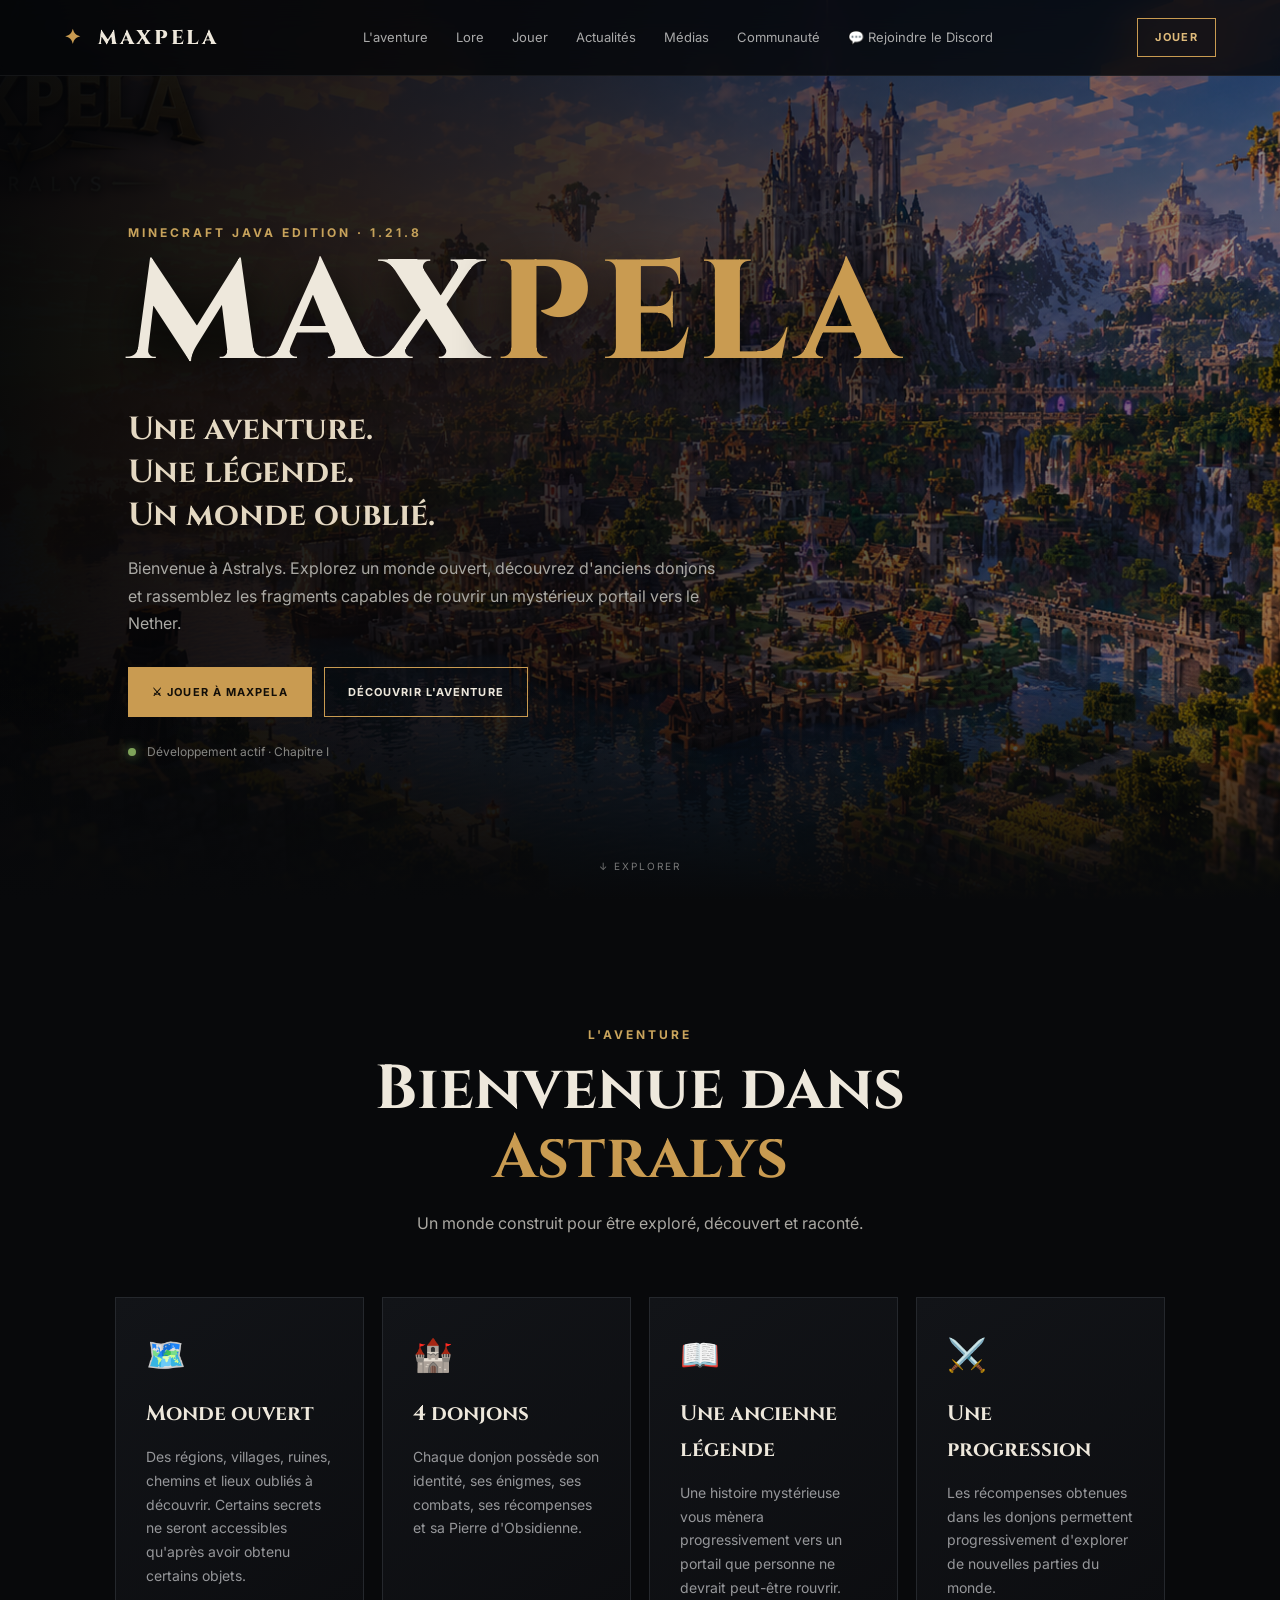
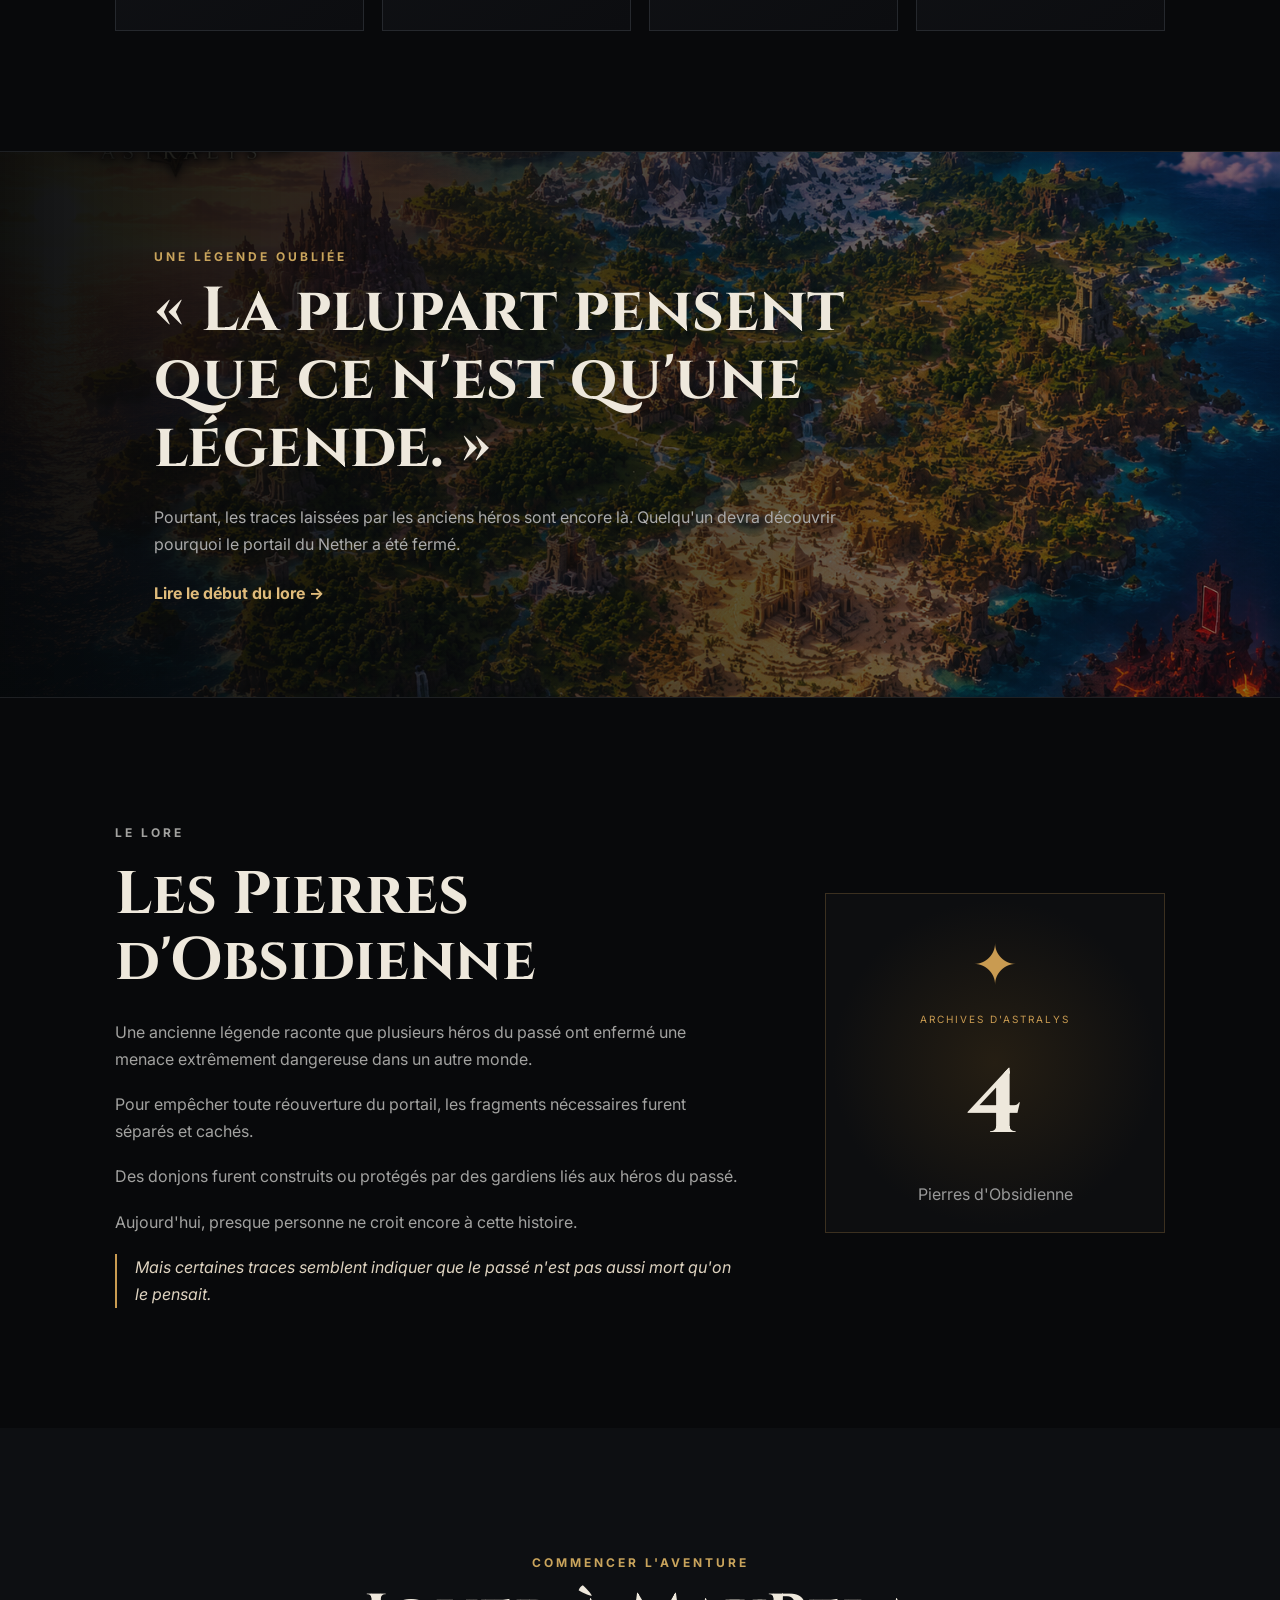
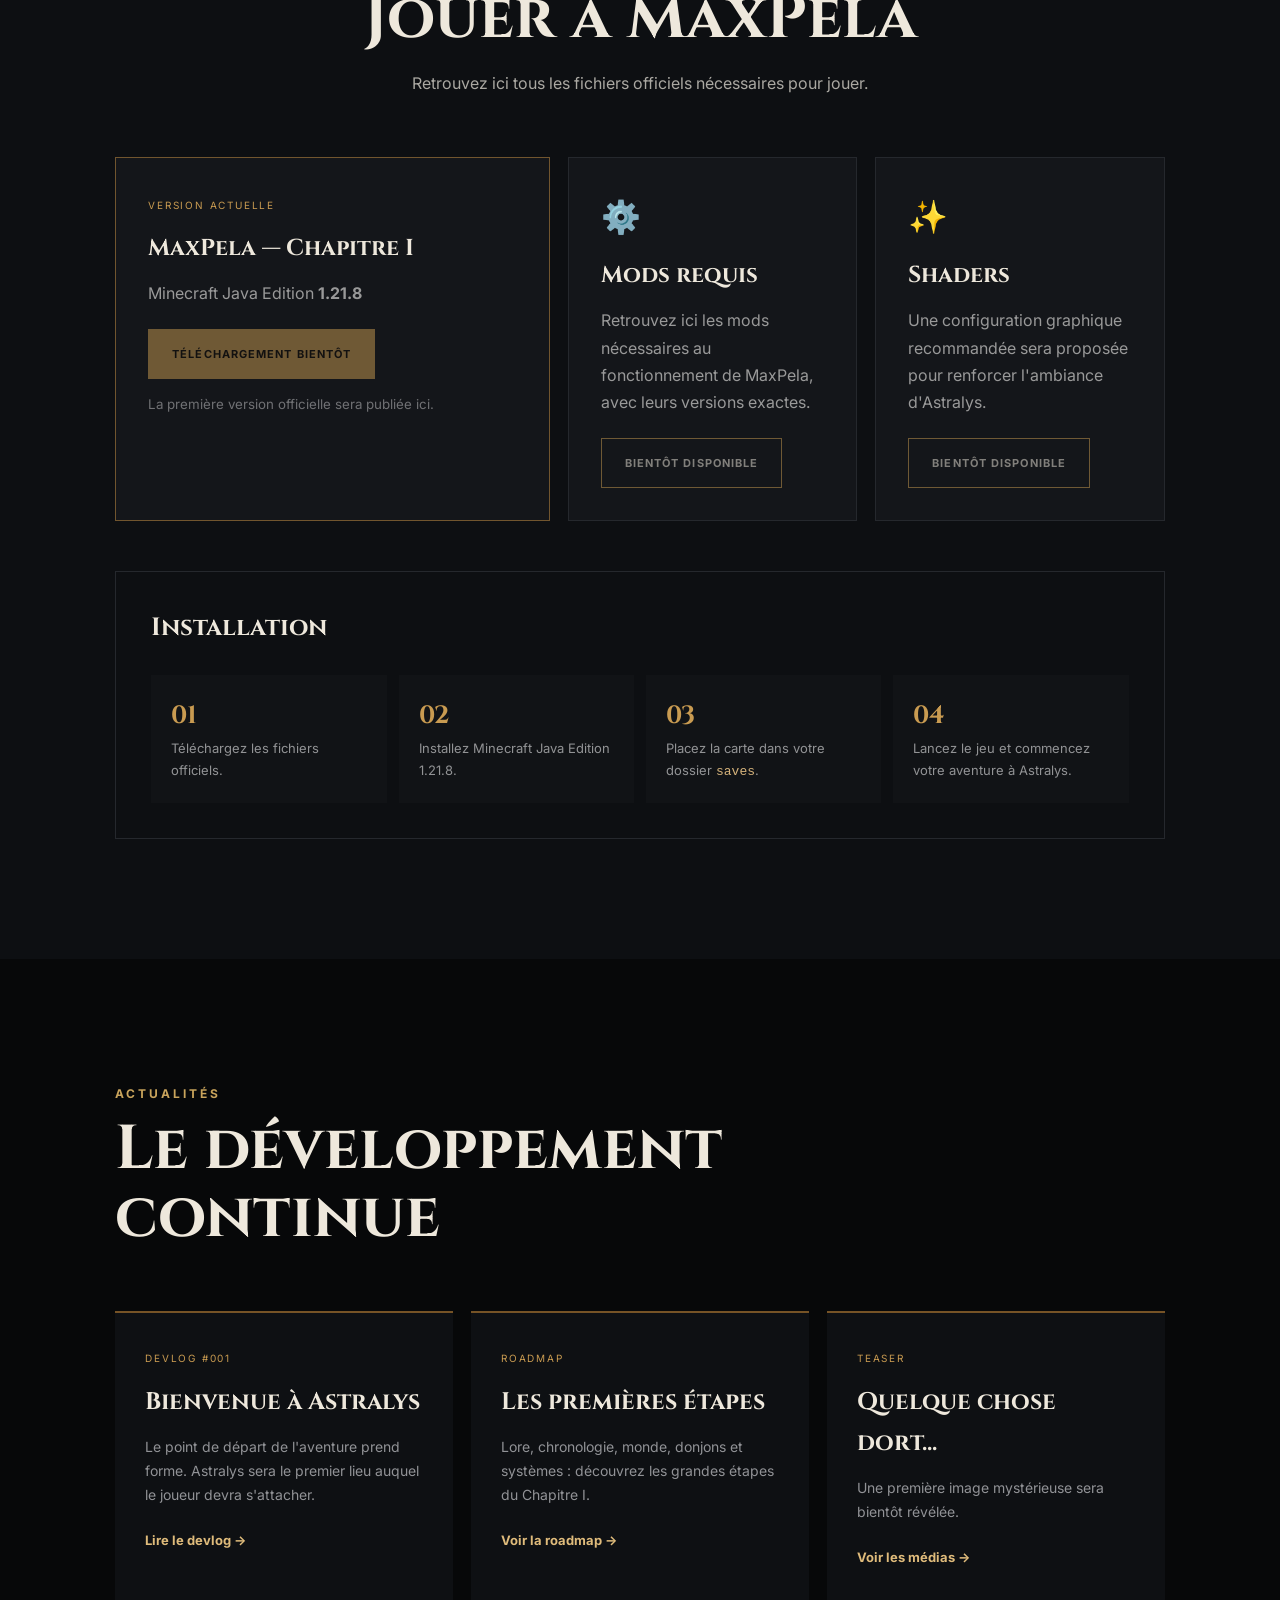
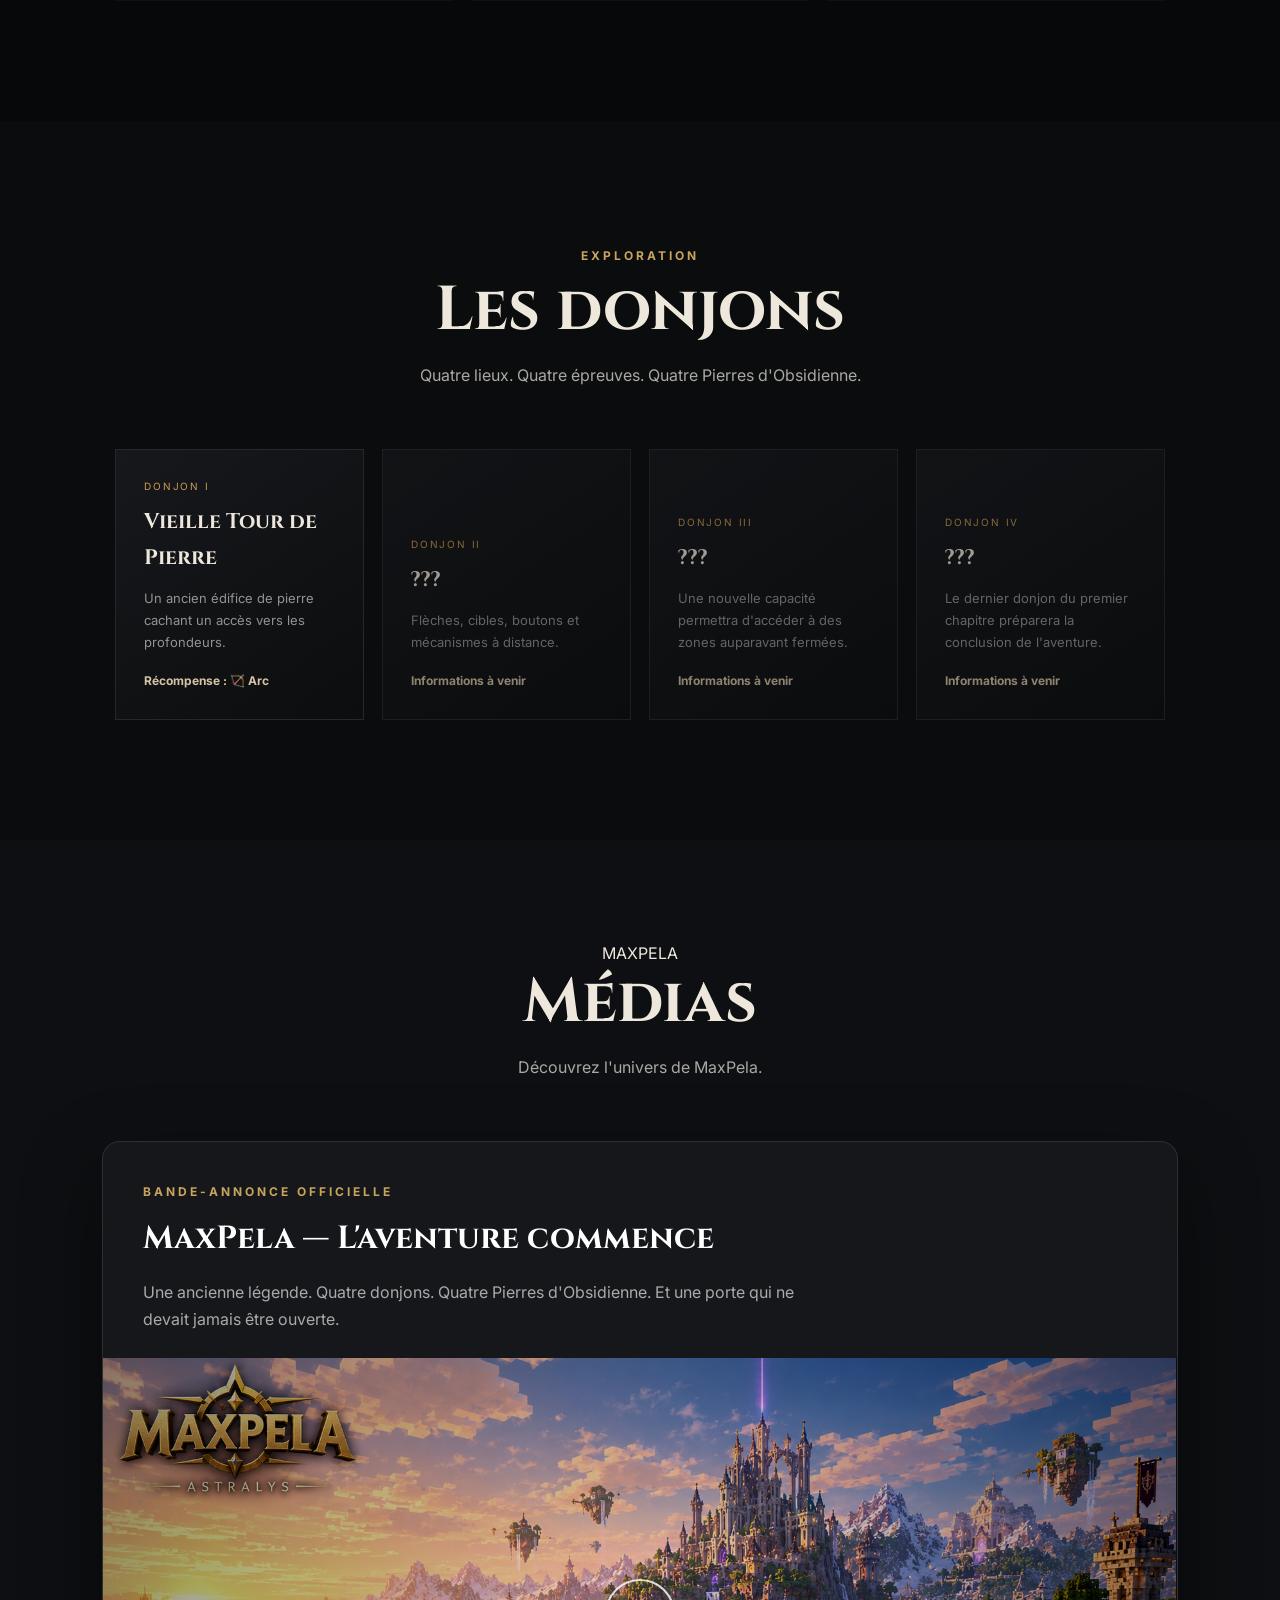
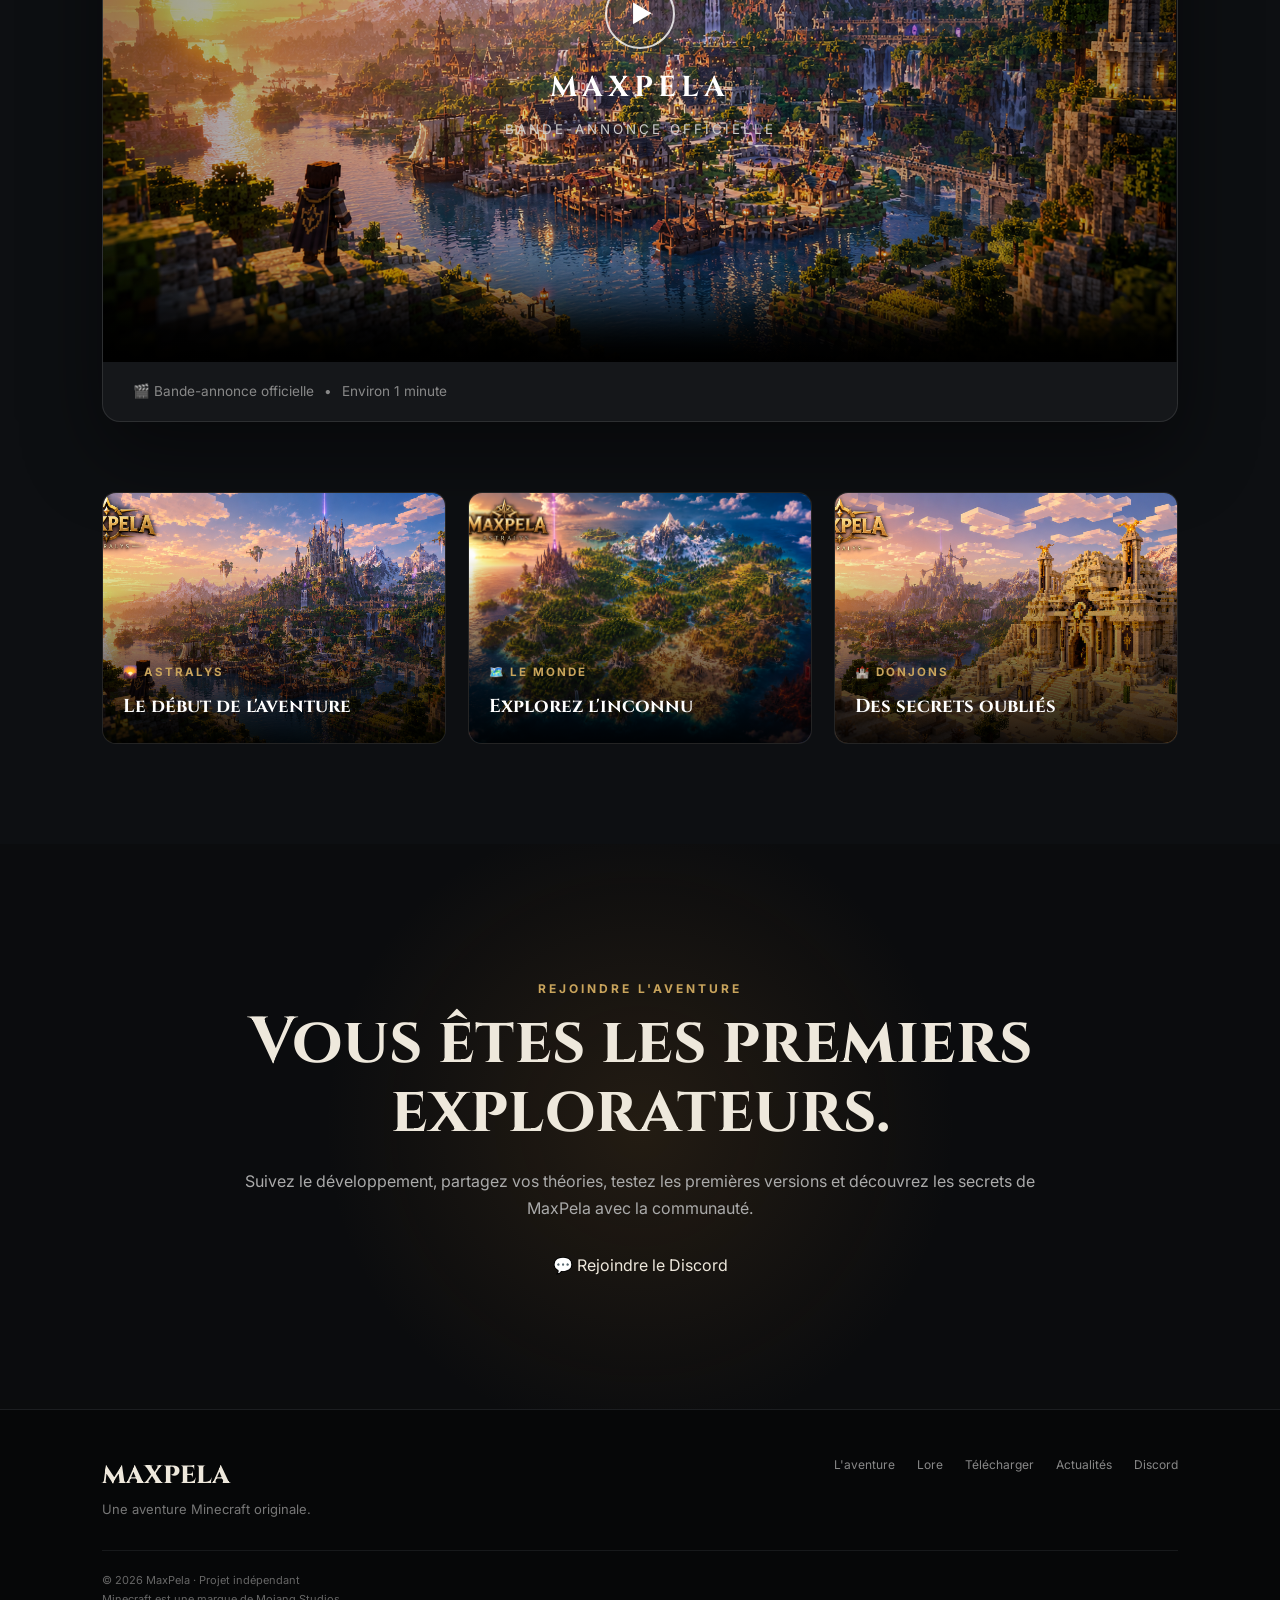
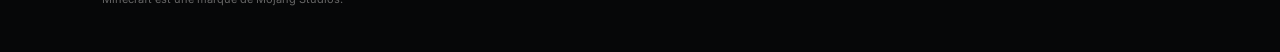
==== index.html @ 297c9f6c "Add files via upload" ====
<!DOCTYPE html>
<html lang="fr">
<head>
    <meta charset="UTF-8">

    <meta name="viewport" content="width=device-width, initial-scale=1.0">

    <meta
        name="description"
        content="MaxPela — Une aventure Minecraft originale. Explorez Astralys, découvrez les donjons et percez le mystère des Pierres d'Obsidienne."
    >

    <title>MaxPela — L'aventure commence à Astralys</title>

    <link rel="stylesheet" href="style.css">

    <link rel="preconnect" href="https://fonts.googleapis.com">
    <link rel="preconnect" href="https://fonts.gstatic.com" crossorigin>

    <link
        href="https://fonts.googleapis.com/css2?family=Cinzel:wght@500;600;700;800&family=Inter:wght@400;500;600;700&display=swap"
        rel="stylesheet"
    >
</head>

<body>

<!-- =========================================================
     NAVIGATION
========================================================= -->

<header class="navbar">

    <a href="#accueil" class="logo">
        <span>✦</span>
        MAXPELA
    </a>

    <nav class="navigation">

        <a href="#aventure">L'aventure</a>

        <a href="#lore">Lore</a>

        <a href="#jouer">Jouer</a>

        <a href="#actualites">Actualités</a>

        <a href="#medias">Médias</a>

        <a href="#communaute">Communauté</a>

        <a href="https://discord.gg/DdwspU7JdT"
   target="_blank"
   rel="noopener noreferrer"
   class="discord-button">
    💬 Rejoindre le Discord
</a>

    </nav>

    <a href="#jouer" class="nav-button">
        JOUER
    </a>

</header>


<main>


<!-- =========================================================
     HERO
========================================================= -->

<section id="accueil" class="hero">

    <div class="hero-background"></div>

    <div class="hero-overlay"></div>

    <div class="hero-content">

        <p class="eyebrow">
            MINECRAFT JAVA EDITION · 1.21.8
        </p>

        <h1>
            MAX<span>PELA</span>
        </h1>

        <h2>
            Une aventure.<br>
            Une légende.<br>
            Un monde oublié.
        </h2>

        <p class="hero-description">

            Bienvenue à Astralys.

            Explorez un monde ouvert,
            découvrez d'anciens donjons
            et rassemblez les fragments
            capables de rouvrir un mystérieux
            portail vers le Nether.

        </p>

        <div class="hero-buttons">

            <a href="#jouer" class="button button-primary">
                ⚔ JOUER À MAXPELA
            </a>

            <a href="#aventure" class="button button-secondary">
                DÉCOUVRIR L'AVENTURE
            </a>

        </div>

        <div class="project-status">

            <span class="status-dot"></span>

            Développement actif · Chapitre I

        </div>

    </div>

    <div class="scroll-indicator">
        ↓ EXPLORER
    </div>

</section>


<!-- =========================================================
     AVENTURE
========================================================= -->

<section id="aventure" class="section">

    <div class="section-title">

        <p class="eyebrow">
            L'AVENTURE
        </p>

        <h2>
            Bienvenue dans <span>Astralys</span>
        </h2>

        <p>
            Un monde construit pour être exploré,
            découvert et raconté.
        </p>

    </div>


    <div class="feature-grid">


        <article class="feature-card">

            <div class="feature-icon">
                🗺️
            </div>

            <h3>
                Monde ouvert
            </h3>

            <p>

                Des régions, villages, ruines,
                chemins et lieux oubliés à découvrir.

                Certains secrets ne seront accessibles
                qu'après avoir obtenu certains objets.

            </p>

        </article>


        <article class="feature-card">

            <div class="feature-icon">
                🏰
            </div>

            <h3>
                4 donjons
            </h3>

            <p>

                Chaque donjon possède son identité,
                ses énigmes, ses combats,
                ses récompenses et sa Pierre d'Obsidienne.

            </p>

        </article>


        <article class="feature-card">

            <div class="feature-icon">
                📖
            </div>

            <h3>
                Une ancienne légende
            </h3>

            <p>

                Une histoire mystérieuse vous mènera
                progressivement vers un portail
                que personne ne devrait peut-être rouvrir.

            </p>

        </article>


        <article class="feature-card">

            <div class="feature-icon">
                ⚔️
            </div>

            <h3>
                Une progression
            </h3>

            <p>

                Les récompenses obtenues dans les donjons
                permettent progressivement d'explorer
                de nouvelles parties du monde.

            </p>

        </article>


    </div>

</section>


<!-- =========================================================
     BANNER LORE
========================================================= -->

<section class="lore-banner">

    <div class="lore-banner-content">

        <p class="eyebrow">
            UNE LÉGENDE OUBLIÉE
        </p>

        <h2>
            « La plupart pensent<br>
            que ce n'est qu'une légende. »
        </h2>

        <p>

            Pourtant, les traces laissées par les
            anciens héros sont encore là.

            Quelqu'un devra découvrir pourquoi
            le portail du Nether a été fermé.

        </p>

        <a href="#lore" class="text-link">
            Lire le début du lore →
        </a>

    </div>

</section>


<!-- =========================================================
     LORE
========================================================= -->

<section id="lore" class="section lore-section">

    <div class="lore-text">

        <p class="eyebrow">
            LE LORE
        </p>

        <h2>
            Les Pierres d'Obsidienne
        </h2>

        <p>

            Une ancienne légende raconte que plusieurs
            héros du passé ont enfermé une menace
            extrêmement dangereuse dans un autre monde.

        </p>

        <p>

            Pour empêcher toute réouverture du portail,
            les fragments nécessaires furent séparés
            et cachés.

        </p>

        <p>

            Des donjons furent construits ou protégés
            par des gardiens liés aux héros du passé.

        </p>

        <p>

            Aujourd'hui, presque personne ne croit
            encore à cette histoire.

        </p>

        <blockquote>

            Mais certaines traces semblent indiquer
            que le passé n'est pas aussi mort
            qu'on le pensait.

        </blockquote>

    </div>


    <div class="lore-card">

        <div class="lore-symbol">
            ✦
        </div>

        <p>
            ARCHIVES D'ASTRALYS
        </p>

        <strong>
            4
        </strong>

        <span>
            Pierres d'Obsidienne
        </span>

    </div>

</section>


<!-- =========================================================
     JOUER
========================================================= -->

<section id="jouer" class="section download-section">

    <div class="section-title">

        <p class="eyebrow">
            COMMENCER L'AVENTURE
        </p>

        <h2>
            Jouer à MaxPela
        </h2>

        <p>

            Retrouvez ici tous les fichiers
            officiels nécessaires pour jouer.

        </p>

    </div>


    <div class="download-grid">


        <article class="download-card featured">

            <span class="download-tag">
                VERSION ACTUELLE
            </span>

            <h3>
                MaxPela — Chapitre I
            </h3>

            <p>
                Minecraft Java Edition <strong>1.21.8</strong>
            </p>

            <!--
                REMPLACER # PAR LE LIEN
                VERS LA CARTE OFFICIELLE
            -->

            <a href="#" class="button button-primary disabled">
                TÉLÉCHARGEMENT BIENTÔT
            </a>

            <small>
                La première version officielle
                sera publiée ici.
            </small>

        </article>


        <article class="download-card">

            <div class="download-icon">
                ⚙️
            </div>

            <h3>
                Mods requis
            </h3>

            <p>

                Retrouvez ici les mods nécessaires
                au fonctionnement de MaxPela,
                avec leurs versions exactes.

            </p>

            <a href="#" class="button button-secondary disabled">
                BIENTÔT DISPONIBLE
            </a>

        </article>


        <article class="download-card">

            <div class="download-icon">
                ✨
            </div>

            <h3>
                Shaders
            </h3>

            <p>

                Une configuration graphique recommandée
                sera proposée pour renforcer
                l'ambiance d'Astralys.

            </p>

            <a href="#" class="button button-secondary disabled">
                BIENTÔT DISPONIBLE
            </a>

        </article>


    </div>


    <!-- INSTALLATION -->

    <div class="installation">

        <h3>
            Installation
        </h3>

        <div class="installation-grid">


            <div class="installation-step">

                <span>
                    01
                </span>

                <p>
                    Téléchargez les fichiers officiels.
                </p>

            </div>


            <div class="installation-step">

                <span>
                    02
                </span>

                <p>
                    Installez Minecraft Java Edition 1.21.8.
                </p>

            </div>


            <div class="installation-step">

                <span>
                    03
                </span>

                <p>
                    Placez la carte dans votre dossier
                    <code>saves</code>.
                </p>

            </div>


            <div class="installation-step">

                <span>
                    04
                </span>

                <p>
                    Lancez le jeu et commencez
                    votre aventure à Astralys.
                </p>

            </div>


        </div>

    </div>

</section>


<!-- =========================================================
     ACTUALITÉS
========================================================= -->

<section id="actualites" class="section news-section">

    <div class="section-title left">

        <p class="eyebrow">
            ACTUALITÉS
        </p>

        <h2>
            Le développement continue
        </h2>

    </div>


    <div class="news-grid">


        <article class="news-card">

            <span>
                DEVLOG #001
            </span>

            <h3>
                Bienvenue à Astralys
            </h3>

            <p>

                Le point de départ de l'aventure
                prend forme.

                Astralys sera le premier lieu
                auquel le joueur devra s'attacher.

            </p>

            <a href="#">
                Lire le devlog →
            </a>

        </article>


        <article class="news-card">

            <span>
                ROADMAP
            </span>

            <h3>
                Les premières étapes
            </h3>

            <p>

                Lore, chronologie, monde,
                donjons et systèmes :

                découvrez les grandes étapes
                du Chapitre I.

            </p>

            <a href="#">
                Voir la roadmap →
            </a>

        </article>


        <article class="news-card">

            <span>
                TEASER
            </span>

            <h3>
                Quelque chose dort...
            </h3>

            <p>

                Une première image mystérieuse
                sera bientôt révélée.

            </p>

            <a href="#medias">
                Voir les médias →
            </a>

        </article>


    </div>

</section>


<!-- =========================================================
     DONJONS
========================================================= -->

<section class="section dungeon-section">

    <div class="section-title">

        <p class="eyebrow">
            EXPLORATION
        </p>

        <h2>
            Les donjons
        </h2>

        <p>
            Quatre lieux. Quatre épreuves.
            Quatre Pierres d'Obsidienne.
        </p>

    </div>


    <div class="dungeon-grid">


        <article class="dungeon-card">

            <span>
                DONJON I
            </span>

            <h3>
                Vieille Tour de Pierre
            </h3>

            <p>
                Un ancien édifice de pierre
                cachant un accès vers les profondeurs.
            </p>

            <strong>
                Récompense : 🏹 Arc
            </strong>

        </article>


        <article class="dungeon-card locked">

            <span>
                DONJON II
            </span>

            <h3>
                ??? 
            </h3>

            <p>
                Flèches, cibles,
                boutons et mécanismes à distance.
            </p>

            <strong>
                Informations à venir
            </strong>

        </article>


        <article class="dungeon-card locked">

            <span>
                DONJON III
            </span>

            <h3>
                ???
            </h3>

            <p>
                Une nouvelle capacité permettra
                d'accéder à des zones auparavant fermées.
            </p>

            <strong>
                Informations à venir
            </strong>

        </article>


        <article class="dungeon-card locked">

            <span>
                DONJON IV
            </span>

            <h3>
                ???
            </h3>

            <p>
                Le dernier donjon du premier chapitre
                préparera la conclusion de l'aventure.
            </p>

            <strong>
                Informations à venir
            </strong>

        </article>


    </div>

</section>


<!-- =========================================================
     MÉDIAS
========================================================= -->

<section id="medias" class="media-section">

    <div class="section-title">
        <span>MAXPELA</span>
        <h2>Médias</h2>
        <p>Découvrez l'univers de MaxPela.</p>
    </div>

    <!-- BANDE-ANNONCE -->
    <div class="trailer-container">

        <div class="trailer-header">
            <div>
                <span class="eyebrow">BANDE-ANNONCE OFFICIELLE</span>
                <h3>MaxPela — L'aventure commence</h3>
                <p>
                    Une ancienne légende. Quatre donjons.
                    Quatre Pierres d'Obsidienne.
                    Et une porte qui ne devait jamais être ouverte.
                </p>
            </div>
        </div>

        <div class="video-wrapper">
            <video
                id="maxpelaTrailer"
                controls
                preload="metadata"
                poster="assets/astralys.png"
            >
                <source src="assets/trailer.mp4" type="video/mp4">

                Votre navigateur ne peut pas lire cette vidéo.
                <a href="assets/trailer.mp4">
                    Télécharger la bande-annonce
                </a>
            </video>

            <div class="video-overlay">
                <span>▶</span>
                <strong>MAXPELA</strong>
                <small>BANDE-ANNONCE OFFICIELLE</small>
            </div>
        </div>

        <div class="trailer-footer">
            <span>🎬 Bande-annonce officielle</span>
            <span>•</span>
            <span>Environ 1 minute</span>
        </div>

    </div>

    <!-- GALERIE -->
    <div class="media-grid">

        <article class="media-card">
            <img src="assets/astralys.png" alt="Astralys">
            <div>
                <span>🌄 ASTRALYS</span>
                <h3>Le début de l'aventure</h3>
            </div>
        </article>

        <article class="media-card">
            <img src="assets/world.png" alt="Monde de MaxPela">
            <div>
                <span>🗺️ LE MONDE</span>
                <h3>Explorez l'inconnu</h3>
            </div>
        </article>

        <article class="media-card">
            <img src="assets/dungeon.png" alt="Donjon de MaxPela">
            <div>
                <span>🏰 DONJONS</span>
                <h3>Des secrets oubliés</h3>
            </div>
        </article>

    </div>

</section>


<!-- =========================================================
     COMMUNAUTÉ
========================================================= -->

<section id="communaute" class="community-section">

    <div class="community-content">

        <p class="eyebrow">
            REJOINDRE L'AVENTURE
        </p>

        <h2>
            Vous êtes les premiers explorateurs.
        </h2>

        <p>

            Suivez le développement,
            partagez vos théories,
            testez les premières versions
            et découvrez les secrets de MaxPela
            avec la communauté.

        </p>


        <!--
            MON INVITATION DISCORD
        -->

        <a
    href="https://discord.gg/DdwspU7JdT"
    target="_blank"
    rel="noopener noreferrer"
    class="discord-button"
>
    💬 Rejoindre le Discord
</a>

    </div>

</section>


</main>


<!-- =========================================================
     FOOTER
========================================================= -->

<footer>

    <div class="footer-main">

        <div>

            <div class="footer-logo">
                MAXPELA
            </div>

            <p>
                Une aventure Minecraft originale.
            </p>

        </div>


        <div class="footer-links">

            <a href="#aventure">
                L'aventure
            </a>

            <a href="#lore">
                Lore
            </a>

            <a href="#jouer">
                Télécharger
            </a>

            <a href="#actualites">
                Actualités
            </a>

            <a href="#communaute">
                Discord
            </a>

        </div>

    </div>


    <div class="footer-bottom">

        © 2026 MaxPela · Projet indépendant

        <br>

        Minecraft est une marque de Mojang Studios.

    </div>

</footer>

<script>
const trailer = document.getElementById("maxpelaTrailer");
const videoWrapper = document.querySelector(".video-wrapper");

if (trailer && videoWrapper) {
    trailer.addEventListener("play", () => {
        videoWrapper.classList.add("playing");
    });

    trailer.addEventListener("pause", () => {
        videoWrapper.classList.remove("playing");
    });

    trailer.addEventListener("ended", () => {
        videoWrapper.classList.remove("playing");
    });
}
</script>
</body>
</html>
---- style.css ----
/* =========================================================
   MAXPELA — SITE OFFICIEL
   DARK FANTASY / ADVENTURE
========================================================= */


/* =========================================================
   VARIABLES
========================================================= */

:root {

    --background: #08090b;
    --background-light: #101216;
    --background-card: #14161a;

    --gold: #c99b51;
    --gold-light: #dfbb7b;

    --text: #eee8dc;
    --text-soft: #aaa8a2;
    --text-dark: #777;

    --border: #25282d;

}


/* =========================================================
   RESET
========================================================= */

* {

    margin: 0;
    padding: 0;

    box-sizing: border-box;

}


html {

    scroll-behavior: smooth;

}


body {

    background: var(--background);

    color: var(--text);

    font-family:
        "Inter",
        Arial,
        sans-serif;

    line-height: 1.7;

}


img {

    max-width: 100%;

    display: block;

}


a {

    color: inherit;

    text-decoration: none;

}


button,
a {

    -webkit-tap-highlight-color: transparent;

}


/* =========================================================
   NAVBAR
========================================================= */

.navbar {

    position: fixed;

    top: 0;
    left: 0;

    width: 100%;

    height: 76px;

    z-index: 100;

    display: flex;

    align-items: center;

    justify-content: space-between;

    padding: 0 5vw;

    background:
        rgba(6, 7, 9, .82);

    backdrop-filter:
        blur(15px);

    border-bottom:
        1px solid rgba(255,255,255,.06);

}


.logo {

    font-family: "Cinzel", serif;

    font-weight: 800;

    letter-spacing: .13em;

    font-size: 20px;

}


.logo span {

    color: var(--gold);

    margin-right: 7px;

}


.navigation {

    display: flex;

    gap: 28px;

}


.navigation a {

    color: #aaa;

    font-size: 13px;

    transition: .2s;

}


.navigation a:hover {

    color: var(--gold-light);

}


.nav-button {

    border:
        1px solid var(--gold);

    padding:
        9px 17px;

    font-size: 11px;

    font-weight: 700;

    letter-spacing: .12em;

    color:
        var(--gold-light);

}


/* =========================================================
   GENERAL
========================================================= */

.section {

    padding:
        120px 9vw;

}


.eyebrow {

    color:
        var(--gold);

    font-size:
        11px;

    font-weight:
        700;

    letter-spacing:
        .24em;

    margin-bottom:
        14px;

}


.section-title {

    max-width:
        750px;

    margin:
        0 auto 60px;

    text-align:
        center;

}


.section-title.left {

    margin-left:
        0;

    text-align:
        left;

}


.section-title h2 {

    font-family:
        "Cinzel",
        serif;

    font-size:
        clamp(36px, 5vw, 62px);

    line-height:
        1.1;

    margin-bottom:
        18px;

}


.section-title h2 span {

    color:
        var(--gold);

}


.section-title > p:last-child {

    color:
        var(--text-soft);

}


/* =========================================================
   BUTTONS
========================================================= */

.button {

    display:
        inline-flex;

    align-items:
        center;

    justify-content:
        center;

    min-height:
        50px;

    padding:
        0 23px;

    border:
        1px solid var(--gold);

    font-size:
        11px;

    font-weight:
        700;

    letter-spacing:
        .1em;

    transition:
        .25s;

}


.button-primary {

    background:
        var(--gold);

    color:
        #120e08;

}


.button-primary:hover {

    background:
        var(--gold-light);

    transform:
        translateY(-2px);

}


.button-secondary {

    background:
        transparent;

    color:
        var(--text);

}


.button-secondary:hover {

    background:
        rgba(255,255,255,.06);

}


.disabled {

    opacity:
        .5;

    cursor:
        not-allowed;

}


/* =========================================================
   HERO
========================================================= */

.hero {

    min-height:
        100vh;

    position:
        relative;

    display:
        flex;

    align-items:
        center;

    overflow:
        hidden;

}


.hero-background {

    position:
        absolute;

    inset:
        0;

    background:

        linear-gradient(
            90deg,
            rgba(4,5,7,.98) 0%,
            rgba(4,5,7,.82) 40%,
            rgba(4,5,7,.42) 100%
        ),

        url("assets/astralys.png")
        center / cover;

    transform:
        scale(1.03);

}


.hero-overlay {

    position:
        absolute;

    inset:
        0;

    background:

        linear-gradient(
            0deg,
            var(--background) 0%,
            transparent 25%
        );

}


.hero-content {

    position:
        relative;

    z-index:
        2;

    max-width:
        720px;

    margin-left:
        10vw;

    padding-top:
        80px;

}


.hero h1 {

    font-family:
        "Cinzel",
        serif;

    font-size:
        clamp(65px, 11vw, 145px);

    line-height:
        .9;

    letter-spacing:
        .06em;

    font-weight:
        800;

    text-shadow:
        0 15px 50px #000;

}


.hero h1 span {

    color:
        var(--gold);

}


.hero h2 {

    margin-top:
        28px;

    font-family:
        "Cinzel",
        serif;

    font-size:
        clamp(21px, 3vw, 32px);

    line-height:
        1.35;

    color:
        #e4d8c2;

}


.hero-description {

    max-width:
        600px;

    margin-top:
        18px;

    color:
        #aaa9a4;

}


.hero-buttons {

    display:
        flex;

    gap:
        12px;

    flex-wrap:
        wrap;

    margin-top:
        30px;

}


.project-status {

    margin-top:
        25px;

    color:
        #858582;

    font-size:
        12px;

}


.status-dot {

    display:
        inline-block;

    width:
        8px;

    height:
        8px;

    border-radius:
        50%;

    margin-right:
        8px;

    background:
        #7fa45a;

    box-shadow:
        0 0 12px #7fa45a;

}


.scroll-indicator {

    position:
        absolute;

    z-index:
        3;

    bottom:
        25px;

    left:
        50%;

    transform:
        translateX(-50%);

    font-size:
        10px;

    letter-spacing:
        .2em;

    color:
        #777;

}


/* =========================================================
   FEATURES
========================================================= */

.feature-grid {

    display:
        grid;

    grid-template-columns:
        repeat(4, 1fr);

    gap:
        18px;

}


.feature-card {

    padding:
        30px;

    background:
        linear-gradient(
            145deg,
            #121418,
            #0c0d10
        );

    border:
        1px solid var(--border);

    transition:
        .25s;

}


.feature-card:hover {

    border-color:
        #765a32;

    transform:
        translateY(-4px);

}


.feature-icon {

    font-size:
        32px;

    margin-bottom:
        15px;

}


.feature-card h3 {

    font-family:
        "Cinzel",
        serif;

    font-size:
        21px;

    margin-bottom:
        12px;

}


.feature-card p {

    color:
        #96979a;

    font-size:
        14px;

}


/* =========================================================
   LORE BANNER
========================================================= */

.lore-banner {

    min-height:
        500px;

    display:
        flex;

    align-items:
        center;

    padding:
        90px 12vw;

    background:

        linear-gradient(
            90deg,
            rgba(6,7,8,.96),
            rgba(6,7,8,.45)
        ),

        url("assets/world.png")
        center / cover;

    border-top:
        1px solid #1e2023;

    border-bottom:
        1px solid #1e2023;

}


.lore-banner-content {

    max-width:
        700px;

}


.lore-banner h2 {

    font-family:
        "Cinzel",
        serif;

    font-size:
        clamp(35px, 5vw, 62px);

    line-height:
        1.1;

    margin-bottom:
        22px;

}


.lore-banner p:not(.eyebrow) {

    color:
        #aaa;

}


.text-link {

    display:
        inline-block;

    margin-top:
        22px;

    color:
        var(--gold-light);

    font-weight:
        700;

}


/* =========================================================
   LORE
========================================================= */

.lore-section {

    display:
        grid;

    grid-template-columns:
        1.3fr .7fr;

    gap:
        80px;

    align-items:
        center;

}


.lore-text h2 {

    font-family:
        "Cinzel",
        serif;

    font-size:
        clamp(35px, 5vw, 60px);

    line-height:
        1.1;

    margin-bottom:
        25px;

}


.lore-text p {

    color:
        #a2a2a0;

    margin-bottom:
        18px;

}


.lore-text blockquote {

    border-left:
        2px solid var(--gold);

    padding-left:
        18px;

    color:
        #ded3c0;

    font-style:
        italic;

}


.lore-card {

    min-height:
        340px;

    display:
        flex;

    flex-direction:
        column;

    align-items:
        center;

    justify-content:
        center;

    text-align:
        center;

    border:
        1px solid #3b3020;

    background:
        radial-gradient(
            circle,
            #251e13,
            #0d0e10 68%
        );

}


.lore-symbol {

    color:
        var(--gold);

    font-size:
        55px;

}


.lore-card p {

    color:
        var(--gold);

    letter-spacing:
        .2em;

    font-size:
        10px;

}


.lore-card strong {

    font-family:
        "Cinzel",
        serif;

    font-size:
        90px;

}


.lore-card span {

    color:
        #999;

}


/* =========================================================
   DOWNLOAD
========================================================= */

.download-section {

    background:
        #0d0f12;

}


.download-grid {

    display:
        grid;

    grid-template-columns:
        1.5fr 1fr 1fr;

    gap:
        18px;

}


.download-card {

    padding:
        32px;

    background:
        #14161a;

    border:
        1px solid var(--border);

}


.download-card.featured {

    border-color:
        #71552e;

}


.download-tag {

    color:
        var(--gold);

    font-size:
        10px;

    letter-spacing:
        .18em;

}


.download-card h3 {

    font-family:
        "Cinzel",
        serif;

    font-size:
        23px;

    margin:
        12px 0;

}


.download-card p {

    color:
        #999;

    margin-bottom:
        22px;

}


.download-card small {

    display:
        block;

    color:
        #707174;

    margin-top:
        14px;

}


.download-icon {

    font-size:
        32px;

    margin-bottom:
        12px;

}


/* =========================================================
   INSTALLATION
========================================================= */

.installation {

    margin-top:
        50px;

    padding:
        35px;

    border:
        1px solid var(--border);

}


.installation h3 {

    font-family:
        "Cinzel",
        serif;

    font-size:
        25px;

    margin-bottom:
        25px;

}


.installation-grid {

    display:
        grid;

    grid-template-columns:
        repeat(4, 1fr);

    gap:
        12px;

}


.installation-step {

    padding:
        20px;

    background:
        #111316;

}


.installation-step span {

    color:
        var(--gold);

    font-family:
        "Cinzel",
        serif;

    font-size:
        25px;

    font-weight:
        700;

}


.installation-step p {

    color:
        #929395;

    font-size:
        13px;

}


code {

    color:
        #d6b37b;

}


/* =========================================================
   NEWS
========================================================= */

.news-section {

    background:
        #070809;

}


.news-grid {

    display:
        grid;

    grid-template-columns:
        repeat(3, 1fr);

    gap:
        18px;

}


.news-card {

    padding:
        30px;

    background:
        #0e1013;

    border-top:
        2px solid #765326;

}


.news-card > span {

    color:
        var(--gold);

    font-size:
        10px;

    letter-spacing:
        .18em;

}


.news-card h3 {

    font-family:
        "Cinzel",
        serif;

    font-size:
        24px;

    margin:
        12px 0;

}


.news-card p {

    color:
        #919296;

    font-size:
        14px;

    margin-bottom:
        20px;

}


.news-card a {

    color:
        var(--gold-light);

    font-size:
        13px;

    font-weight:
        700;

}


/* =========================================================
   DUNGEONS
========================================================= */

.dungeon-section {

    background:
        #0b0c0e;

}


.dungeon-grid {

    display:
        grid;

    grid-template-columns:
        repeat(4, 1fr);

    gap:
        18px;

}


.dungeon-card {

    min-height:
        270px;

    padding:
        28px;

    display:
        flex;

    flex-direction:
        column;

    justify-content:
        flex-end;

    background:
        linear-gradient(
            145deg,
            #17181b,
            #0c0d0f
        );

    border:
        1px solid var(--border);

}


.dungeon-card > span {

    color:
        var(--gold);

    font-size:
        10px;

    letter-spacing:
        .18em;

}


.dungeon-card h3 {

    font-family:
        "Cinzel",
        serif;

    font-size:
        21px;

    margin:
        10px 0;

}


.dungeon-card p {

    color:
        #929395;

    font-size:
        13px;

}


.dungeon-card strong {

    margin-top:
        18px;

    color:
        #d5c3a5;

    font-size:
        12px;

}


.dungeon-card.locked {

    opacity:
        .65;

}


/* =========================================================
   MEDIA
========================================================= */

.media-section {
    padding: 100px 8%;
    background:
        linear-gradient(
            rgba(10, 10, 14, 0.94),
            rgba(10, 10, 14, 0.98)
        );
}

.trailer-container {
    max-width: 1100px;
    margin: 50px auto 70px;
    background: rgba(255, 255, 255, 0.035);
    border: 1px solid rgba(255, 255, 255, 0.1);
    border-radius: 18px;
    overflow: hidden;
    box-shadow: 0 30px 80px rgba(0, 0, 0, 0.45);
}

.trailer-header {
    padding: 35px 40px 25px;
}

.eyebrow {
    display: inline-block;
    margin-bottom: 10px;
    font-size: 0.75rem;
    letter-spacing: 3px;
    color: #c9a45c;
    font-weight: 700;
}

.trailer-header h3 {
    margin: 0 0 12px;
    font-family: "Cinzel", serif;
    font-size: 2rem;
    color: #fff;
}

.trailer-header p {
    max-width: 700px;
    margin: 0;
    color: #aaa;
    line-height: 1.7;
}

/* Lecteur */

.video-wrapper {
    position: relative;
    width: 100%;
    background: #000;
    aspect-ratio: 16 / 9;
    overflow: hidden;
}

.video-wrapper video {
    width: 100%;
    height: 100%;
    display: block;
    object-fit: cover;
    background: #000;
}

.video-overlay {
    position: absolute;
    inset: 0;
    display: flex;
    flex-direction: column;
    align-items: center;
    justify-content: center;
    pointer-events: none;
    background:
        radial-gradient(
            circle,
            rgba(0, 0, 0, 0.05),
            rgba(0, 0, 0, 0.45)
        );
    transition: opacity 0.3s ease;
}

.video-overlay span {
    width: 70px;
    height: 70px;
    display: flex;
    align-items: center;
    justify-content: center;
    margin-bottom: 15px;
    border: 2px solid rgba(255,255,255,0.8);
    border-radius: 50%;
    color: white;
    font-size: 1.5rem;
    padding-left: 4px;
}

.video-overlay strong {
    color: white;
    font-family: "Cinzel", serif;
    font-size: 1.8rem;
    letter-spacing: 5px;
}

.video-overlay small {
    margin-top: 5px;
    color: #ccc;
    letter-spacing: 3px;
}

.video-wrapper.playing .video-overlay {
    opacity: 0;
}

.trailer-footer {
    display: flex;
    gap: 10px;
    flex-wrap: wrap;
    padding: 18px 30px;
    color: #888;
    font-size: 0.85rem;
}

/* Galerie */

.media-grid {
    max-width: 1100px;
    margin: auto;
    display: grid;
    grid-template-columns: repeat(3, 1fr);
    gap: 22px;
}

.media-card {
    position: relative;
    min-height: 250px;
    overflow: hidden;
    border-radius: 14px;
    background: #111;
    border: 1px solid rgba(255,255,255,0.08);
}

.media-card img {
    width: 100%;
    height: 250px;
    display: block;
    object-fit: cover;
    transition: transform 0.5s ease;
}

.media-card::after {
    content: "";
    position: absolute;
    inset: 0;
    background: linear-gradient(
        transparent 25%,
        rgba(0,0,0,0.9)
    );
}

.media-card div {
    position: absolute;
    z-index: 2;
    bottom: 20px;
    left: 20px;
}

.media-card span {
    color: #c9a45c;
    font-size: 0.72rem;
    letter-spacing: 2px;
    font-weight: bold;
}

.media-card h3 {
    margin: 7px 0 0;
    color: white;
    font-family: "Cinzel", serif;
}

.media-card:hover img {
    transform: scale(1.07);
}

/* Mobile */

@media (max-width: 800px) {

    .media-section {
        padding: 70px 5%;
    }

    .trailer-header {
        padding: 25px;
    }

    .trailer-header h3 {
        font-size: 1.5rem;
    }

    .media-grid {
        grid-template-columns: 1fr;
    }

    .video-overlay strong {
        font-size: 1.3rem;
    }

    .video-overlay span {
        width: 55px;
        height: 55px;
    }
}

.media-section {

    background:
        #0d0f12;

}


.gallery {

    display:
        grid;

    grid-template-columns:
        repeat(3, 1fr);

    gap:
        18px;

}


.gallery figure {

    margin:
        0;

    overflow:
        hidden;

    background:
        #101216;

    border:
        1px solid var(--border);

}


.gallery img {

    width:
        100%;

    height:
        300px;

    object-fit:
        cover;

    transition:
        .4s;

}


.gallery figure:hover img {

    transform:
        scale(1.05);

}


.gallery figcaption {

    padding:
        14px 17px;

    font-family:
        "Cinzel",
        serif;

    font-size:
        11px;

    letter-spacing:
        .15em;

}


/* =========================================================
   COMMUNITY
========================================================= */

.community-section {

    padding:
        130px 8vw;

    text-align:
        center;

    background:

        radial-gradient(
            circle at center,
            rgba(133,91,38,.20),
            transparent 45%
        ),

        #0b0c0e;

}


.community-content {

    max-width:
        800px;

    margin:
        auto;

}


.community-content h2 {

    font-family:
        "Cinzel",
        serif;

    font-size:
        clamp(36px, 6vw, 65px);

    line-height:
        1.05;

    margin-bottom:
        22px;

}


.community-content > p:not(.eyebrow) {

    color:
        #aaa;

    margin-bottom:
        30px;

}


/* =========================================================
   FOOTER
========================================================= */

footer {

    padding:
        45px 8vw;

    background:
        #060708;

    border-top:
        1px solid #1c1e21;

}


.footer-main {

    display:
        flex;

    justify-content:
        space-between;

    gap:
        30px;

}


.footer-logo {

    font-family:
        "Cinzel",
        serif;

    font-size:
        25px;

    font-weight:
        800;

}


.footer-main p {

    color:
        #777;

    font-size:
        13px;

}


.footer-links {

    display:
        flex;

    gap:
        22px;

    flex-wrap:
        wrap;

}


.footer-links a {

    color:
        #888;

    font-size:
        12px;

}


.footer-links a:hover {

    color:
        var(--gold-light);

}


.footer-bottom {

    margin-top:
        30px;

    padding-top:
        20px;

    border-top:
        1px solid #17191b;

    color:
        #666;

    font-size:
        11px;

}


/* =========================================================
   RESPONSIVE
========================================================= */

@media (max-width: 1050px) {

    .navigation {

        gap:
            15px;

    }


    .feature-grid {

        grid-template-columns:
            repeat(2, 1fr);

    }


    .dungeon-grid {

        grid-template-columns:
            repeat(2, 1fr);

    }


    .download-grid {

        grid-template-columns:
            1fr 1fr;

    }


    .download-card.featured {

        grid-column:
            1 / -1;

    }


    .installation-grid {

        grid-template-columns:
            repeat(2, 1fr);

    }

}


@media (max-width: 800px) {

    .navigation {

        display:
            none;

    }


    .hero-content {

        margin:
            0 7vw;

    }


    .hero-background {

        background-position:
            65% center;

    }


    .lore-section {

        grid-template-columns:
            1fr;

    }


    .news-grid {

        grid-template-columns:
            1fr;

    }


    .gallery {

        grid-template-columns:
            1fr 1fr;

    }

}


@media (max-width: 600px) {

    .navbar {

        padding:
            0 6vw;

    }


    .nav-button {

        display:
            none;

    }


    .section {

        padding:
            85px 7vw;

    }


    .hero h1 {

        font-size:
            58px;

    }


    .hero h2 {

        font-size:
            20px;

    }


    .hero-description {

        font-size:
            14px;

    }


    .hero-buttons {

        flex-direction:
            column;

    }


    .button {

        width:
            100%;

    }


    .feature-grid {

        grid-template-columns:
            1fr;

    }


    .dungeon-grid {

        grid-template-columns:
            1fr;

    }


    .download-grid {

        grid-template-columns:
            1fr;

    }


    .download-card.featured {

        grid-column:
            auto;

    }


    .installation-grid {

        grid-template-columns:
            1fr;

    }


    .gallery {

        grid-template-columns:
            1fr;

    }


    .gallery img {

        height:
            240px;

    }


    .lore-banner {

        padding:
            90px 7vw;

    }


    .footer-main {

        flex-direction:
            column;

    }

    .discord-button {
    display: inline-flex;
    align-items: center;
    justify-content: center;
    gap: 10px;

    padding: 14px 24px;

    background: #5865F2;
    color: white;

    text-decoration: none;
    font-weight: 700;

    border-radius: 8px;

    transition: transform 0.25s ease,
                box-shadow 0.25s ease,
                background 0.25s ease;
}

.discord-button:hover {
    background: #4752C4;
    transform: translateY(-3px);
    box-shadow: 0 10px 30px rgba(88, 101, 242, 0.35);
}

}
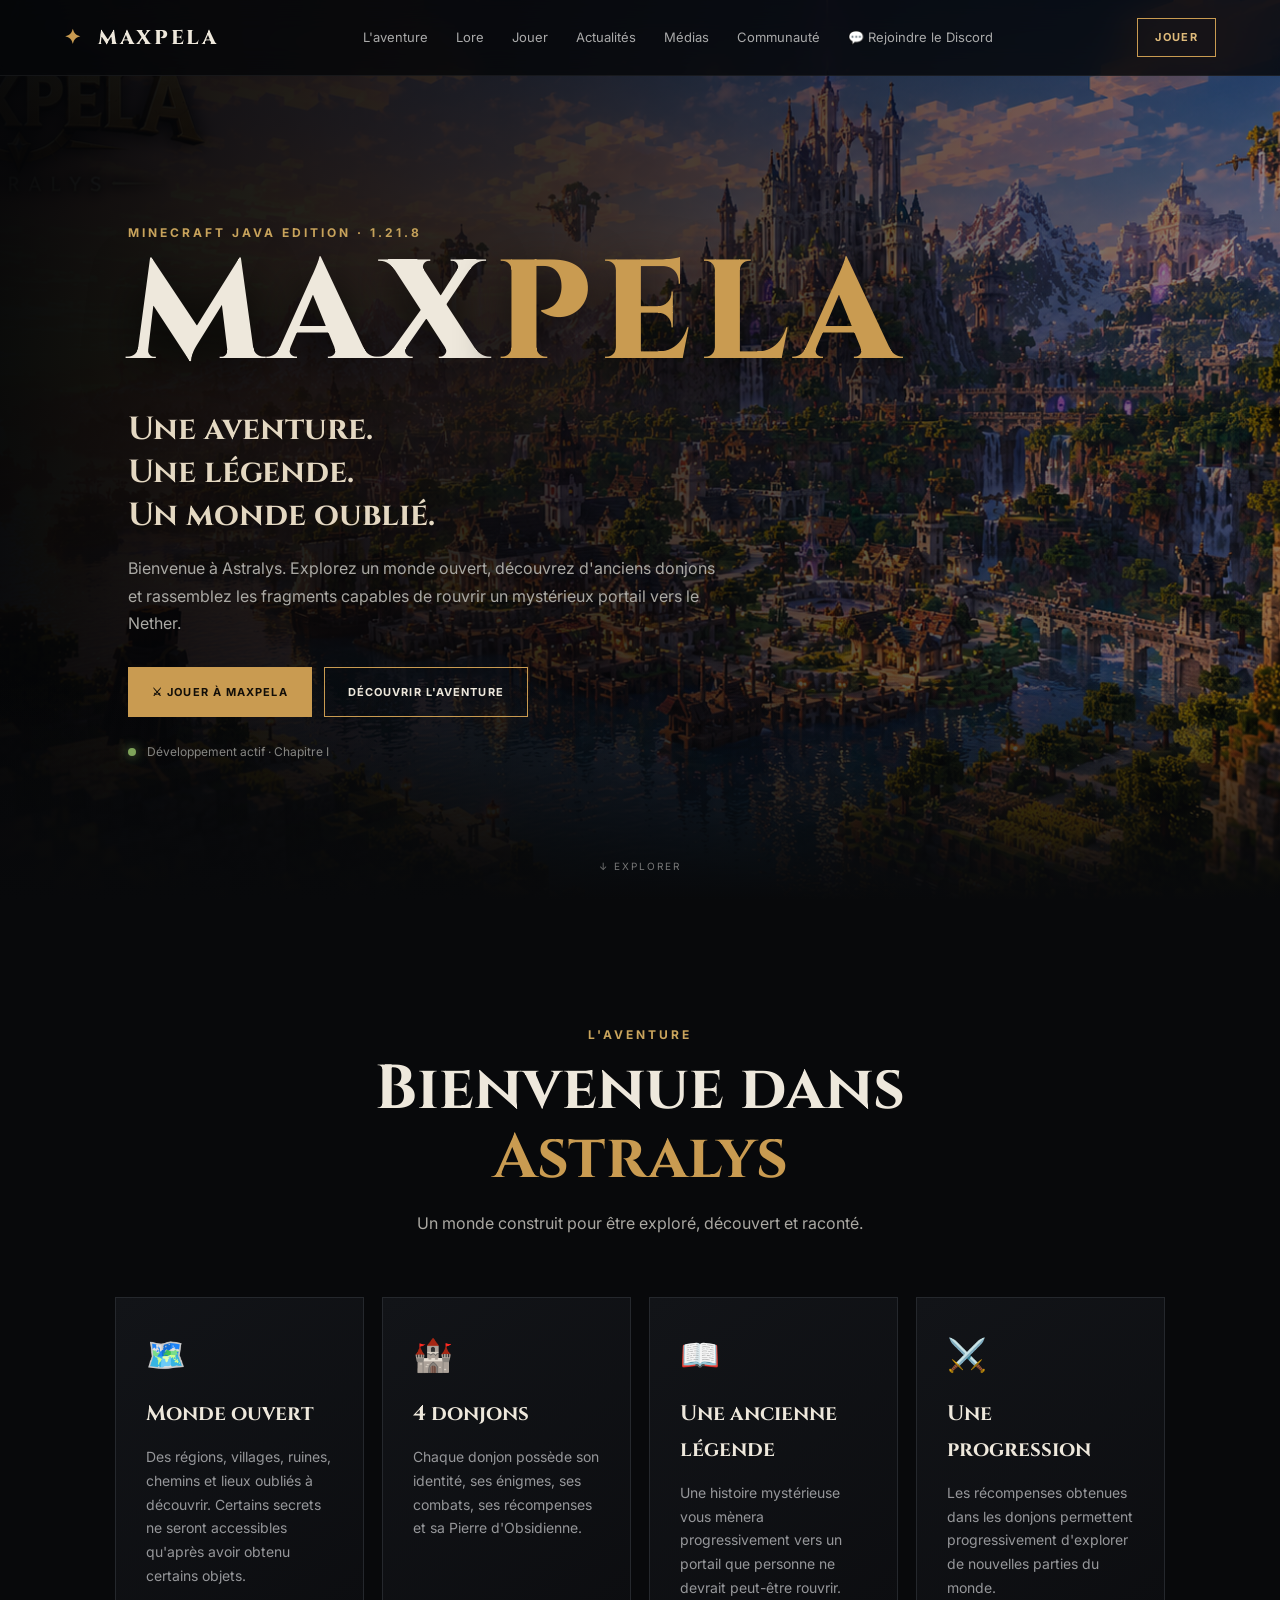
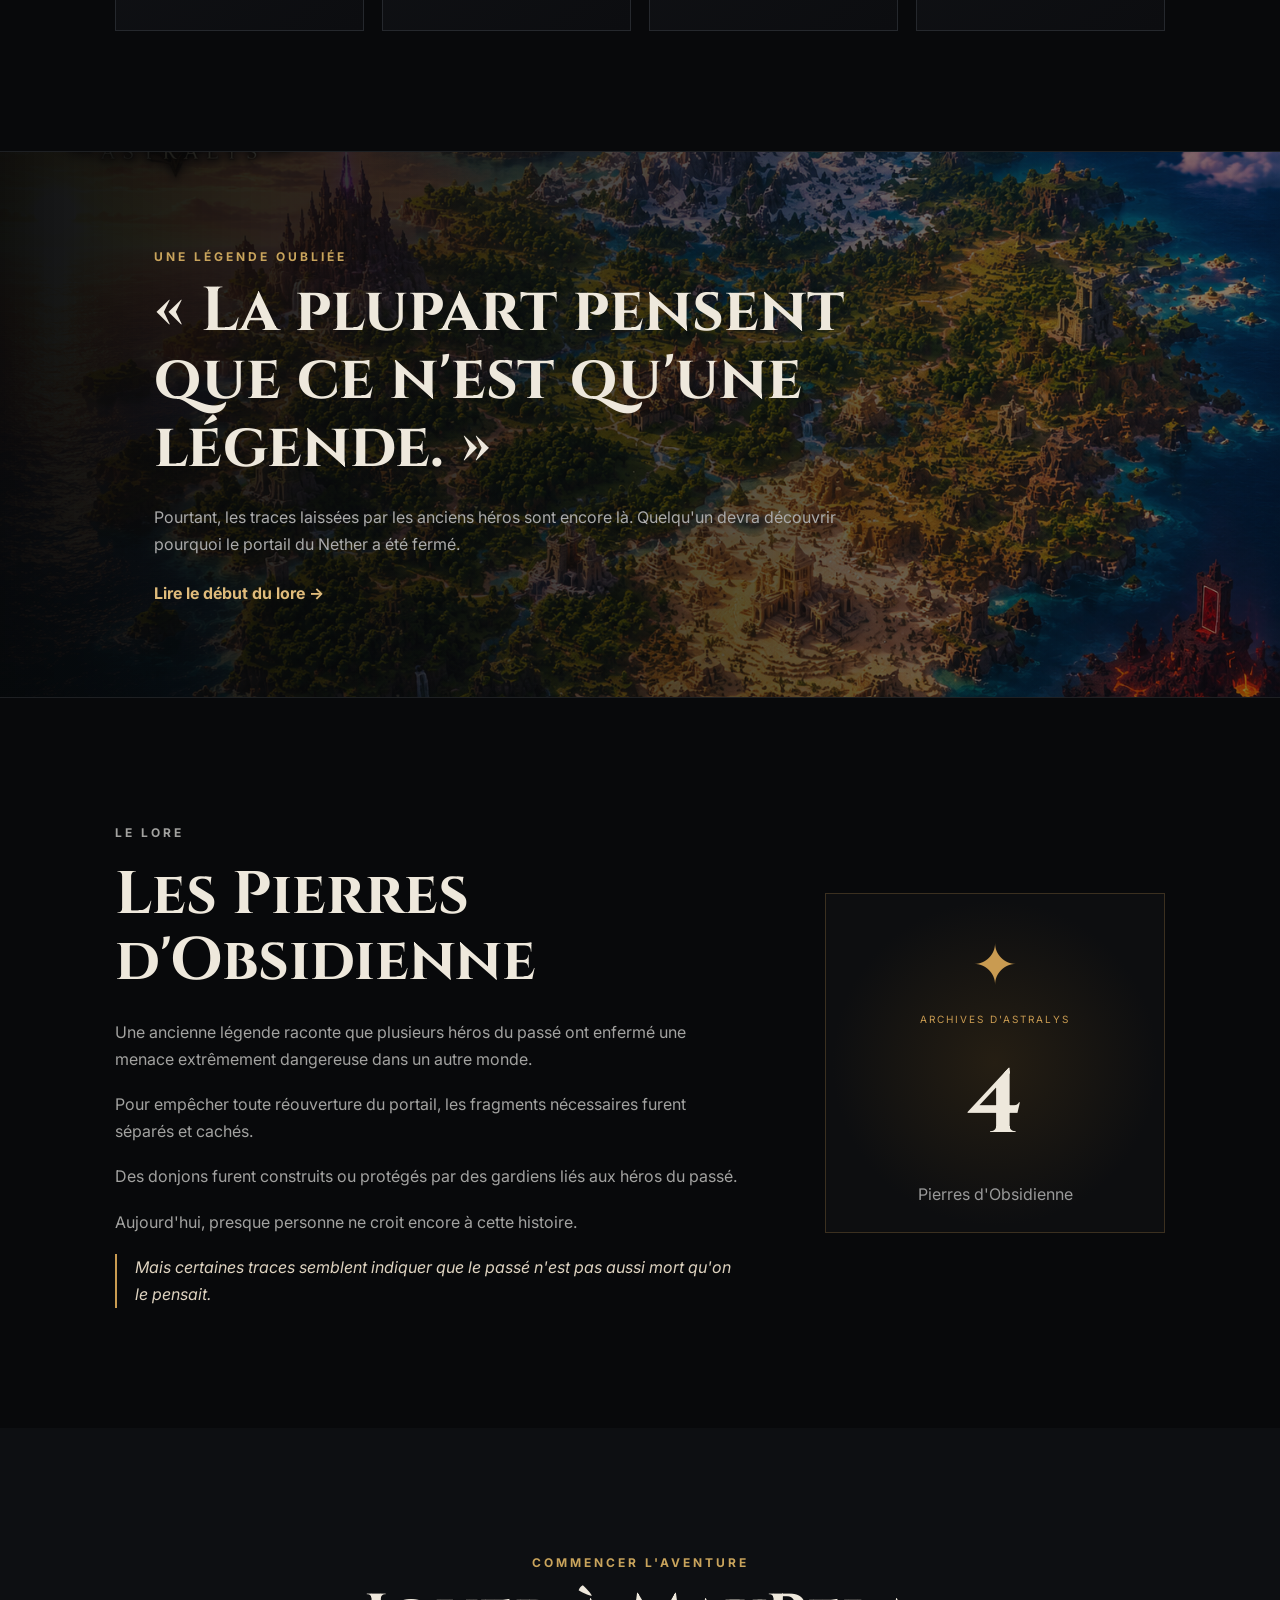
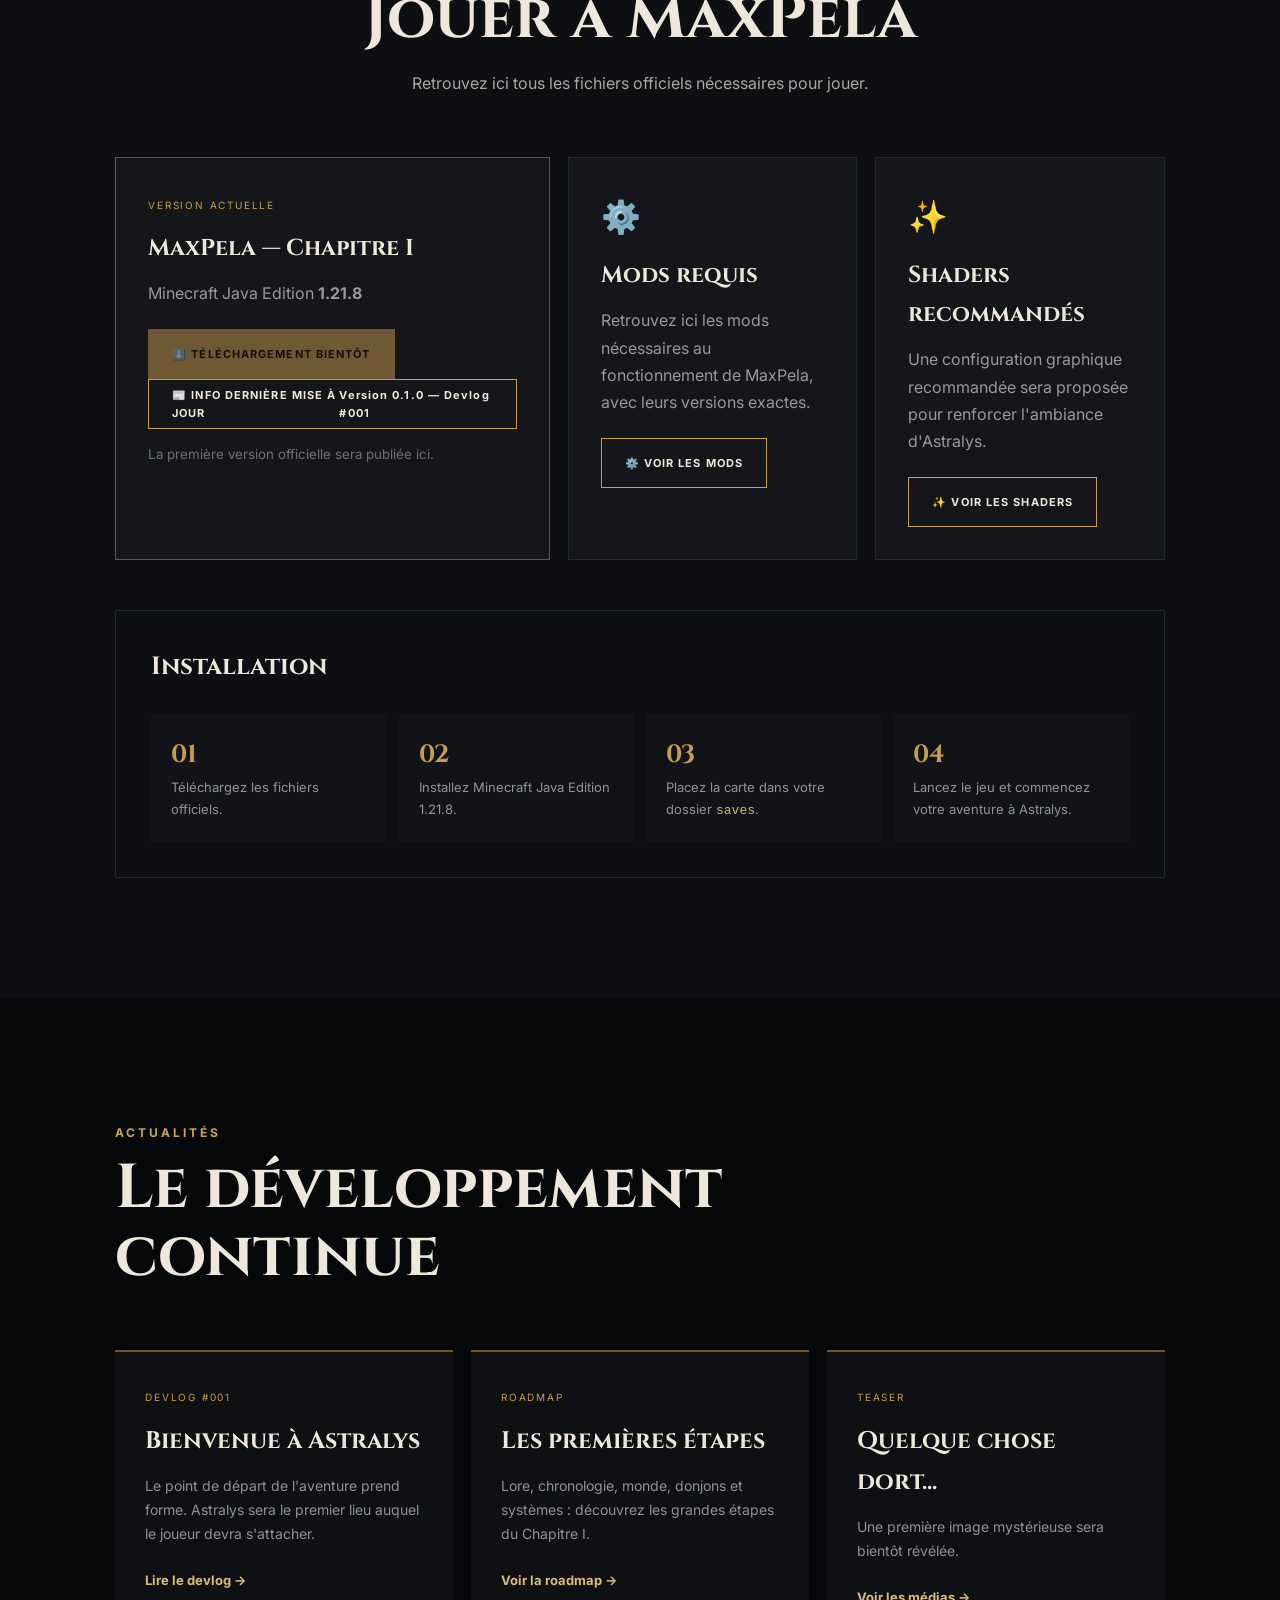
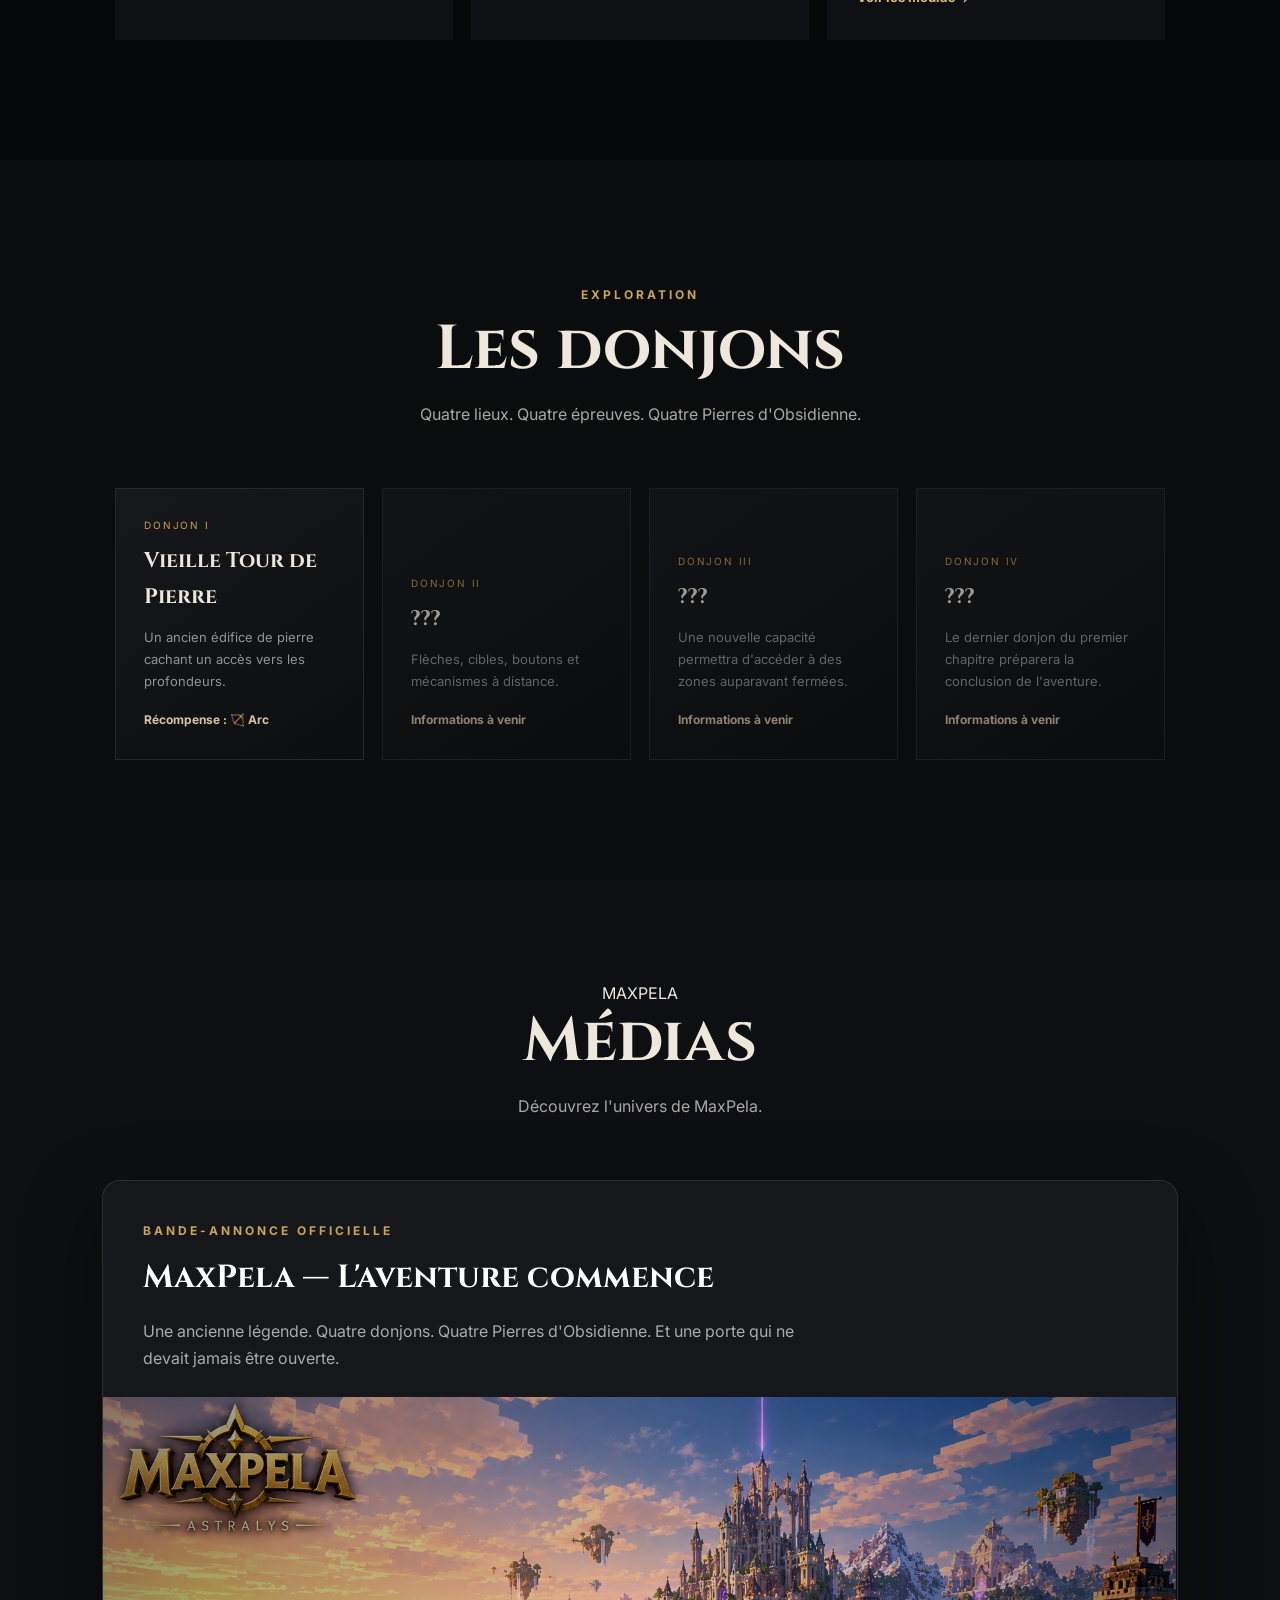
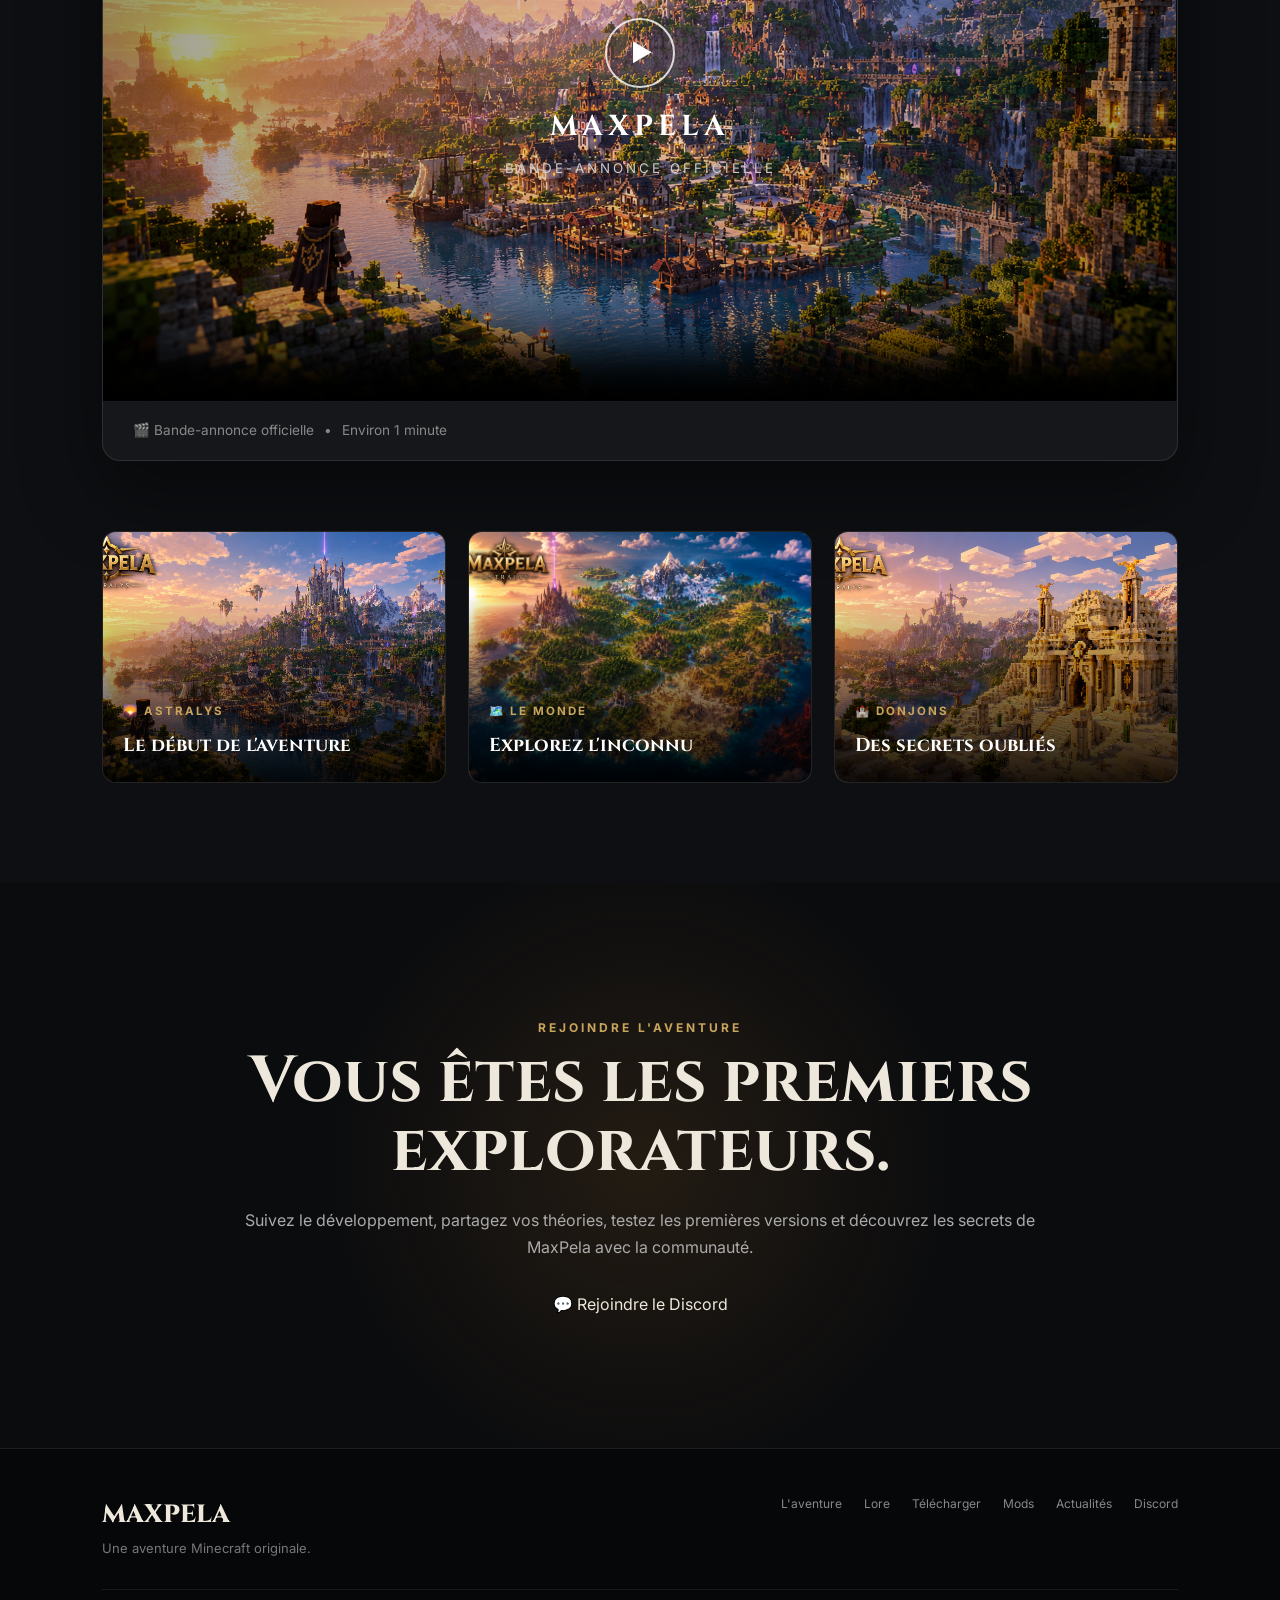
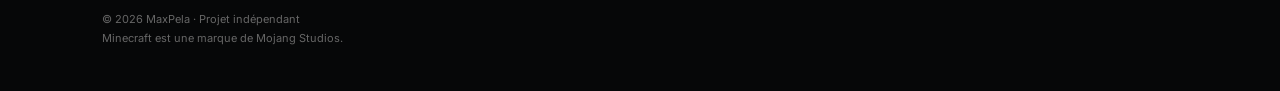
==== commit d30d3d32: "Add files via upload" ====
--- a/index.html
+++ b/index.html
@@ -51,11 +51,11 @@
         <a href="#communaute">Communauté</a>
 
         <a href="https://discord.gg/DdwspU7JdT"
-   target="_blank"
-   rel="noopener noreferrer"
-   class="discord-button">
-    💬 Rejoindre le Discord
-</a>
+            target="_blank"
+            rel="noopener noreferrer"
+            class="discord-button">
+               💬 Rejoindre le Discord
+        </a>
 
     </nav>
 
@@ -419,7 +419,12 @@
             -->
 
             <a href="#" class="button button-primary disabled">
-                TÉLÉCHARGEMENT BIENTÔT
+               ⬇️ TÉLÉCHARGEMENT BIENTÔT
+            </a>
+
+            <a href="devblogs.html#latest" class="button button-secondary update-button">
+                📰 INFO DERNIÈRE MISE À JOUR
+                <span>Version 0.1.0 — Devlog #001</span>
             </a>
 
             <small>
@@ -448,8 +453,8 @@
 
             </p>
 
-            <a href="#" class="button button-secondary disabled">
-                BIENTÔT DISPONIBLE
+            <a href="mods.html" class="button button-secondary">
+             ⚙️ VOIR LES MODS
             </a>
 
         </article>
@@ -462,7 +467,7 @@
             </div>
 
             <h3>
-                Shaders
+                Shaders recommandés
             </h3>
 
             <p>
@@ -473,8 +478,8 @@
 
             </p>
 
-            <a href="#" class="button button-secondary disabled">
-                BIENTÔT DISPONIBLE
+            <a href="shaders.html" class="button button-secondary">
+                ✨ VOIR LES SHADERS
             </a>
 
         </article>
@@ -597,7 +602,7 @@
 
             </p>
 
-            <a href="#">
+            <a href="devblogs.html">
                 Lire le devlog →
             </a>
 
@@ -624,7 +629,7 @@
 
             </p>
 
-            <a href="#">
+            <a href="roadmap.html">
                 Voir la roadmap →
             </a>
 
@@ -952,6 +957,10 @@
                 Télécharger
             </a>
 
+            <a href="#mods">
+                Mods
+            </a>
+            
             <a href="#actualites">
                 Actualités
             </a>
@@ -959,6 +968,7 @@
             <a href="#communaute">
                 Discord
             </a>
+
 
         </div>
 
--- a/style.css
+++ b/style.css
@@ -1144,6 +1144,267 @@
 
     color:
         #d6b37b;
+
+}
+
+/* =========================================================
+   MODS MAXPELA
+========================================================= */
+
+.mods-section {
+    padding: 110px 8%;
+    background:
+        linear-gradient(
+            rgba(9, 9, 13, 0.97),
+            rgba(12, 12, 17, 0.98)
+        );
+}
+
+.mods-category {
+    max-width: 1100px;
+    margin: 65px auto 0;
+}
+
+.mods-category-header {
+    display: flex;
+    align-items: flex-start;
+    gap: 18px;
+    margin-bottom: 30px;
+    padding: 22px 25px;
+    border-radius: 12px;
+    background: rgba(255, 255, 255, 0.025);
+    border: 1px solid rgba(255, 255, 255, 0.07);
+}
+
+.mods-category-header.required {
+    border-left: 3px solid #b84b4b;
+}
+
+.mods-category-header.recommended {
+    border-left: 3px solid #5d9b68;
+}
+
+.mods-category-icon {
+    font-size: 1.7rem;
+    line-height: 1;
+}
+
+.mods-category-header h3 {
+    margin: 0 0 6px;
+    color: #fff;
+    font-family: "Cinzel", serif;
+    font-size: 1.5rem;
+}
+
+.mods-category-header p {
+    margin: 0;
+    color: #999;
+    line-height: 1.6;
+}
+
+.mods-grid {
+    display: grid;
+    grid-template-columns: repeat(2, 1fr);
+    gap: 20px;
+}
+
+.mod-card {
+    display: flex;
+    align-items: flex-start;
+    gap: 18px;
+    padding: 25px;
+    background: rgba(255, 255, 255, 0.035);
+    border: 1px solid rgba(255, 255, 255, 0.08);
+    border-radius: 14px;
+    transition:
+        transform 0.25s ease,
+        border-color 0.25s ease,
+        background 0.25s ease;
+}
+
+.mod-card:hover {
+    transform: translateY(-4px);
+    background: rgba(255, 255, 255, 0.05);
+}
+
+.required-card:hover {
+    border-color: rgba(184, 75, 75, 0.55);
+}
+
+.recommended-card:hover {
+    border-color: rgba(93, 155, 104, 0.55);
+}
+
+.mod-icon {
+    flex-shrink: 0;
+    width: 52px;
+    height: 52px;
+    display: flex;
+    align-items: center;
+    justify-content: center;
+    border-radius: 10px;
+    background: rgba(255, 255, 255, 0.06);
+    font-size: 1.5rem;
+}
+
+.mod-content {
+    min-width: 0;
+}
+
+.mod-content h4 {
+    margin: 0 0 8px;
+    color: #fff;
+    font-family: "Cinzel", serif;
+    font-size: 1.05rem;
+}
+
+.mod-content p {
+    margin: 0 0 15px;
+    color: #999;
+    font-size: 0.9rem;
+    line-height: 1.6;
+}
+
+.mod-version {
+    display: inline-block;
+    color: #c9a45c;
+    font-size: 0.7rem;
+    font-weight: 700;
+    letter-spacing: 1.2px;
+    text-transform: uppercase;
+}
+
+.mods-dev-tools {
+    max-width: 1100px;
+    margin: 55px auto 0;
+    display: flex;
+    align-items: flex-start;
+    gap: 20px;
+    padding: 25px 30px;
+    background: rgba(255, 255, 255, 0.025);
+    border: 1px solid rgba(255, 255, 255, 0.08);
+    border-radius: 14px;
+}
+
+.mods-dev-icon {
+    font-size: 1.7rem;
+}
+
+.mods-dev-tools h3 {
+    margin: 5px 0 8px;
+    color: #fff;
+    font-family: "Cinzel", serif;
+}
+
+.mods-dev-tools p {
+    margin: 0 0 14px;
+    color: #999;
+    line-height: 1.6;
+}
+
+.dev-label {
+    color: #777;
+    font-size: 0.68rem;
+    font-weight: 700;
+    letter-spacing: 2px;
+}
+
+.mods-installation {
+    max-width: 1100px;
+    margin: 35px auto 0;
+    display: flex;
+    gap: 20px;
+    padding: 30px;
+    background: rgba(201, 164, 92, 0.055);
+    border: 1px solid rgba(201, 164, 92, 0.18);
+    border-left: 3px solid #c9a45c;
+    border-radius: 12px;
+}
+
+.installation-icon {
+    font-size: 1.8rem;
+}
+
+.mods-installation h3 {
+    margin: 0 0 12px;
+    color: #fff;
+    font-family: "Cinzel", serif;
+}
+
+.mods-installation p {
+    margin: 0 0 10px;
+    color: #aaa;
+    line-height: 1.6;
+}
+
+.mods-installation strong {
+    color: #fff;
+}
+
+.mods-path {
+    display: inline-block;
+    margin: 4px 0 14px;
+    padding: 8px 12px;
+    background: rgba(0, 0, 0, 0.3);
+    border-radius: 6px;
+    color: #ddd;
+    font-family: monospace;
+    font-size: 0.85rem;
+}
+
+.installation-warning {
+    color: #c9a45c !important;
+    font-size: 0.85rem;
+}
+
+
+/* =========================================================
+   RESPONSIVE — MODS
+========================================================= */
+
+@media (max-width: 800px) {
+
+    .mods-section {
+        padding: 75px 5%;
+    }
+
+    .mods-grid {
+        grid-template-columns: 1fr;
+    }
+
+    .mods-category-header {
+        padding: 20px;
+    }
+
+    .mod-card {
+        padding: 22px;
+    }
+
+    .mods-dev-tools,
+    .mods-installation {
+        padding: 22px;
+    }
+
+}
+
+@media (max-width: 500px) {
+
+    .mods-category-header {
+        gap: 12px;
+    }
+
+    .mods-category-header h3 {
+        font-size: 1.25rem;
+    }
+
+    .mod-card {
+        flex-direction: column;
+    }
+
+    .mods-dev-tools,
+    .mods-installation {
+        flex-direction: column;
+    }
 
 }
 
@@ -2109,4 +2370,1265 @@
     box-shadow: 0 10px 30px rgba(88, 101, 242, 0.35);
 }
 
+/* =========================================================
+   SHADERS
+========================================================= */
+
+.shaders-page {
+    padding-top: 150px;
+    min-height: 100vh;
+}
+
+
+/* =========================================================
+   SHADER FEATURED
+========================================================= */
+
+.shader-featured {
+
+    max-width: 1100px;
+
+    margin: 0 auto;
+
+    display: flex;
+
+    gap: 35px;
+
+    padding: 40px;
+
+    background:
+        linear-gradient(
+            135deg,
+            rgba(201, 155, 81, 0.08),
+            rgba(255, 255, 255, 0.025)
+        );
+
+    border:
+        1px solid rgba(201, 155, 81, 0.25);
+
+    border-radius: 16px;
+
+}
+
+
+.shader-icon {
+
+    width: 75px;
+    height: 75px;
+
+    flex-shrink: 0;
+
+    display: flex;
+
+    align-items: center;
+    justify-content: center;
+
+    background:
+        rgba(201, 155, 81, 0.10);
+
+    border:
+        1px solid rgba(201, 155, 81, 0.25);
+
+    border-radius: 12px;
+
+    font-size: 2rem;
+
+}
+
+
+.shader-content {
+
+    flex: 1;
+
+}
+
+
+.shader-tag {
+
+    display: inline-block;
+
+    margin-bottom: 12px;
+
+    color:
+        var(--gold);
+
+    font-size: 10px;
+
+    font-weight: 700;
+
+    letter-spacing: .16em;
+
+}
+
+
+.shader-content h2 {
+
+    margin-bottom: 15px;
+
+    font-family:
+        "Cinzel",
+        serif;
+
+    font-size: 34px;
+
+}
+
+
+.shader-description {
+
+    max-width: 750px;
+
+    margin-bottom: 30px;
+
+    color:
+        var(--text-soft);
+
+    line-height: 1.8;
+
+}
+
+
+/* =========================================================
+   INFORMATIONS
+========================================================= */
+
+.shader-info-grid {
+
+    display: grid;
+
+    grid-template-columns:
+        repeat(4, 1fr);
+
+    gap: 12px;
+
+    margin-bottom: 25px;
+
+}
+
+
+.shader-info-grid div {
+
+    padding: 15px;
+
+    background:
+        rgba(255,255,255,.035);
+
+    border:
+        1px solid rgba(255,255,255,.07);
+
+    border-radius: 8px;
+
+}
+
+
+.shader-info-grid span {
+
+    display: block;
+
+    margin-bottom: 5px;
+
+    color:
+        var(--text-dark);
+
+    font-size: 9px;
+
+    font-weight: 700;
+
+    letter-spacing: .15em;
+
+}
+
+
+.shader-info-grid strong {
+
+    color:
+        var(--text);
+
+    font-size: 13px;
+
+}
+
+
+/* =========================================================
+   FEATURES
+========================================================= */
+
+.shader-features {
+
+    display: flex;
+
+    flex-wrap: wrap;
+
+    gap: 10px;
+
+    margin-bottom: 30px;
+
+}
+
+
+.shader-features span {
+
+    padding: 7px 12px;
+
+    color:
+        var(--text-soft);
+
+    background:
+        rgba(255,255,255,.035);
+
+    border:
+        1px solid rgba(255,255,255,.07);
+
+    border-radius: 20px;
+
+    font-size: 12px;
+
+}
+
+
+/* =========================================================
+   ACTIONS
+========================================================= */
+
+.shader-actions {
+
+    display: flex;
+
+    flex-wrap: wrap;
+
+    gap: 12px;
+
+}
+
+
+/* =========================================================
+   INSTALLATION
+========================================================= */
+
+.shader-installation {
+
+    max-width: 1100px;
+
+    margin: 35px auto 0;
+
+    display: flex;
+
+    gap: 20px;
+
+    padding: 30px;
+
+    background:
+        rgba(255,255,255,.025);
+
+    border:
+        1px solid rgba(255,255,255,.07);
+
+    border-left:
+        3px solid var(--gold);
+
+    border-radius: 12px;
+
+}
+
+
+.shader-installation h2 {
+
+    margin-bottom: 12px;
+
+    font-family:
+        "Cinzel",
+        serif;
+
+}
+
+
+.shader-installation p {
+
+    margin-bottom: 12px;
+
+    color:
+        var(--text-soft);
+
+}
+
+
+.shader-installation ol {
+
+    margin:
+        15px 0;
+
+    padding-left: 20px;
+
+    color:
+        var(--text-soft);
+
+}
+
+
+.shader-installation li {
+
+    margin-bottom: 8px;
+
+}
+
+
+.shader-path {
+
+    display: inline-block;
+
+    margin: 5px 0 15px;
+
+    padding: 9px 13px;
+
+    background:
+        rgba(0,0,0,.3);
+
+    border-radius: 6px;
+
+    color:
+        var(--text);
+
+    font-family: monospace;
+
+}
+
+
+.shader-warning {
+
+    color:
+        var(--gold) !important;
+
+    font-size: 13px;
+
+}
+
+
+.shader-back {
+
+    max-width: 1100px;
+
+    margin: 35px auto 0;
+
+}
+
+
+/* =========================================================
+   RESPONSIVE
+========================================================= */
+
+@media (max-width: 800px) {
+
+    .shader-featured {
+
+        padding: 25px;
+
+        flex-direction: column;
+
+    }
+
+
+    .shader-info-grid {
+
+        grid-template-columns:
+            repeat(2, 1fr);
+
+    }
+
+
+    .shader-installation {
+
+        padding: 25px;
+
+    }
+
+}
+
+
+@media (max-width: 500px) {
+
+    .shaders-page {
+
+        padding-top: 120px;
+
+    }
+
+
+    .shader-featured {
+
+        padding: 20px;
+
+    }
+
+
+    .shader-content h2 {
+
+        font-size: 27px;
+
+    }
+
+
+    .shader-info-grid {
+
+        grid-template-columns:
+            1fr;
+
+    }
+
+
+    .shader-installation {
+
+        flex-direction: column;
+
+        padding: 20px;
+
+    }
+
+}
+
+/* =========================================================
+   PAGES ROADMAP & DEVBLOG
+========================================================= */
+
+.page-content {
+    padding-top: 150px;
+    padding-bottom: 100px;
+    max-width: 1200px;
+    margin: 0 auto;
+}
+
+.page-header {
+    max-width: 800px;
+    margin-bottom: 60px;
+}
+
+.page-header h1 {
+    font-family: "Cinzel", serif;
+    font-size: clamp(40px, 6vw, 72px);
+    line-height: 1.05;
+    margin-bottom: 20px;
+}
+
+.page-header h1 span {
+    color: var(--gold);
+}
+
+.page-header p {
+    color: var(--text-soft);
+    font-size: 16px;
+    line-height: 1.8;
+}
+
+
+/* =========================================================
+   ROADMAP
+========================================================= */
+
+.roadmap {
+    display: grid;
+    gap: 20px;
+}
+
+.roadmap-item {
+    display: grid;
+    grid-template-columns: 90px 1fr;
+    gap: 25px;
+
+    padding: 28px;
+
+    background: #0e1013;
+    border: 1px solid rgba(255,255,255,.06);
+
+    transition: .25s;
+}
+
+.roadmap-item:hover {
+    border-color: rgba(214,179,123,.35);
+    transform: translateY(-2px);
+}
+
+.roadmap-status {
+    display: flex;
+    align-items: flex-start;
+    justify-content: center;
+
+    font-family: "Cinzel", serif;
+    font-size: 13px;
+    font-weight: 700;
+    letter-spacing: .08em;
+}
+
+.roadmap-status.completed {
+    color: #7fcf91;
+}
+
+.roadmap-status.progress {
+    color: var(--gold);
+}
+
+.roadmap-status.future {
+    color: #777;
+}
+
+.roadmap-item h3 {
+    font-family: "Cinzel", serif;
+    font-size: 24px;
+    margin-bottom: 10px;
+}
+
+.roadmap-item p {
+    color: #929395;
+    line-height: 1.7;
+}
+
+.roadmap-note {
+    margin-top: 50px;
+    padding: 25px;
+
+    border-left: 2px solid var(--gold);
+    background: #0e1013;
+
+    color: #929395;
+    line-height: 1.7;
+}
+
+
+/* =========================================================
+   DEVBLOG
+========================================================= */
+
+.devblog-list {
+    display: grid;
+    gap: 30px;
+}
+
+.devblog-post {
+    padding: 40px;
+
+    background: #0e1013;
+    border-top: 2px solid #765326;
+}
+
+.devblog-post-header {
+    margin-bottom: 30px;
+}
+
+.devblog-number {
+    color: var(--gold);
+    font-size: 11px;
+    font-weight: 700;
+    letter-spacing: .2em;
+}
+
+.devblog-post h2 {
+    font-family: "Cinzel", serif;
+    font-size: clamp(28px, 4vw, 42px);
+    margin-top: 12px;
+}
+
+.devblog-post h3 {
+    font-family: "Cinzel", serif;
+    font-size: 22px;
+    margin-top: 35px;
+    margin-bottom: 12px;
+    color: var(--gold-light);
+}
+
+.devblog-post p {
+    color: #999;
+    line-height: 1.8;
+    margin-bottom: 15px;
+}
+
+.devblog-post ul {
+    margin: 20px 0;
+    padding-left: 22px;
+    color: #999;
+}
+
+.devblog-post li {
+    margin-bottom: 10px;
+}
+
+.devblog-image {
+    width: 100%;
+    margin: 30px 0;
+
+    border: 1px solid rgba(255,255,255,.08);
+}
+
+.devblog-next {
+    margin-top: 40px;
+    padding: 25px;
+
+    background: #111316;
+    border: 1px solid rgba(255,255,255,.06);
+}
+
+.devblog-next strong {
+    display: block;
+    color: var(--gold);
+    font-size: 11px;
+    letter-spacing: .18em;
+    margin-bottom: 10px;
+}
+
+
+/* =========================================================
+   RETOUR
+========================================================= */
+
+.page-back {
+    margin-top: 50px;
+}
+
+
+/* =========================================================
+   RESPONSIVE
+========================================================= */
+
+@media (max-width: 700px) {
+
+    .page-content {
+        padding-top: 120px;
+        padding-left: 6vw;
+        padding-right: 6vw;
+    }
+
+    .roadmap-item {
+        grid-template-columns: 1fr;
+        gap: 12px;
+    }
+
+    .roadmap-status {
+        justify-content: flex-start;
+    }
+
+    .devblog-post {
+        padding: 25px;
+    }
+
+}
+
+/* ================================
+   ACTIONS DE TÉLÉCHARGEMENT
+================================ */
+
+.download-actions {
+    display: flex;
+    flex-wrap: wrap;
+    gap: 16px;
+    align-items: stretch;
+    margin-top: 25px;
+}
+
+.download-actions > .button {
+    margin: 0;
+}
+
+.update-button {
+    display: inline-flex;
+    flex-direction: column;
+    align-items: flex-start;
+    justify-content: center;
+    gap: 5px;
+    min-height: 58px;
+    padding: 10px 18px;
+    box-sizing: border-box;
+}
+
+.update-button span {
+    display: block;
+    font-family: "Inter", sans-serif;
+    font-size: 10px;
+    line-height: 1.4;
+    letter-spacing: .08em;
+    opacity: .65;
+    text-transform: none;
+}
+
+.update-button:hover span {
+    opacity: 1;
+}
+
+/* Sur petit écran */
+@media (max-width: 700px) {
+    .download-actions {
+        flex-direction: column;
+        gap: 14px;
+    }
+
+    .download-actions .button {
+        width: 100%;
+    }
+
+    .update-button {
+        align-items: flex-start;
+    }
+}
+
+/* =========================================================
+   DEVBLOG PAGE
+========================================================= */
+
+.devblog-page {
+    padding-top: 76px;
+}
+
+.page-hero {
+    min-height: 430px;
+    display: flex;
+    align-items: center;
+    justify-content: center;
+    text-align: center;
+    padding: 100px 5vw;
+    position: relative;
+    overflow: hidden;
+    background:
+        linear-gradient(
+            rgba(5, 6, 8, .55),
+            rgba(5, 6, 8, .95)
+        ),
+        url("assets/astralys.png") center / cover;
+}
+
+.page-hero::after {
+    content: "";
+    position: absolute;
+    inset: auto 0 0;
+    height: 150px;
+    background: linear-gradient(
+        transparent,
+        #060709
+    );
+}
+
+.page-hero-content {
+    position: relative;
+    z-index: 2;
+    max-width: 850px;
+}
+
+.page-eyebrow {
+    color: var(--gold);
+    font-size: 11px;
+    letter-spacing: .3em;
+    font-weight: 700;
+}
+
+.page-hero h1 {
+    font-family: "Cinzel", serif;
+    font-size: clamp(48px, 8vw, 90px);
+    margin: 18px 0;
+    letter-spacing: .08em;
+}
+
+.page-hero h1 span {
+    color: var(--gold);
+}
+
+.page-hero p {
+    color: #aaa;
+    max-width: 650px;
+    margin: auto;
+    line-height: 1.8;
+}
+
+
+/* SECTION TITLES */
+
+.section-heading {
+    margin-bottom: 45px;
+}
+
+.section-heading > span {
+    color: var(--gold);
+    font-size: 10px;
+    letter-spacing: .25em;
+    font-weight: 700;
+}
+
+.section-heading h2 {
+    font-family: "Cinzel", serif;
+    font-size: clamp(30px, 5vw, 48px);
+    margin: 12px 0;
+}
+
+.section-heading h2 strong {
+    color: var(--gold);
+}
+
+.section-heading p {
+    color: #888;
+}
+
+
+/* FEATURED DEVBLOG */
+
+.featured-devblog {
+    display: grid;
+    grid-template-columns: 1.05fr 1fr;
+    min-height: 470px;
+    background: rgba(255,255,255,.025);
+    border: 1px solid rgba(255,255,255,.08);
+    overflow: hidden;
+    position: relative;
+}
+
+.featured-devblog-image {
+    min-height: 400px;
+}
+
+.featured-devblog-image img {
+    width: 100%;
+    height: 100%;
+    object-fit: cover;
+    display: block;
+}
+
+.featured-devblog-content {
+    padding: clamp(30px, 5vw, 65px);
+    display: flex;
+    flex-direction: column;
+    justify-content: center;
+}
+
+.devblog-meta {
+    display: flex;
+    gap: 10px;
+    color: var(--gold);
+    font-size: 10px;
+    letter-spacing: .15em;
+    font-weight: 700;
+}
+
+.featured-devblog h3 {
+    font-family: "Cinzel", serif;
+    font-size: clamp(30px, 4vw, 48px);
+    margin: 20px 0;
+}
+
+.featured-devblog p {
+    color: #999;
+    line-height: 1.8;
+    max-width: 550px;
+}
+
+.devblog-tags {
+    display: flex;
+    flex-wrap: wrap;
+    gap: 8px;
+    margin: 25px 0 30px;
+}
+
+.devblog-tags span {
+    border: 1px solid rgba(255,255,255,.08);
+    padding: 7px 11px;
+    font-size: 10px;
+    color: #aaa;
+}
+
+
+/* ARCHIVES */
+
+.devblog-grid {
+    display: grid;
+    grid-template-columns: repeat(2, 1fr);
+    gap: 20px;
+}
+
+.devblog-card {
+    display: flex;
+    gap: 25px;
+    padding: 30px;
+    background: rgba(255,255,255,.025);
+    border: 1px solid rgba(255,255,255,.07);
+    transition: .3s ease;
+}
+
+.devblog-card:hover {
+    transform: translateY(-5px);
+    border-color: rgba(197,164,92,.4);
+    background: rgba(255,255,255,.04);
+}
+
+.devblog-card-number {
+    font-family: "Cinzel", serif;
+    font-size: 30px;
+    color: var(--gold);
+    opacity: .7;
+}
+
+.devblog-card-content {
+    flex: 1;
+}
+
+.devblog-card-version {
+    font-size: 9px;
+    letter-spacing: .15em;
+    color: #777;
+}
+
+.devblog-card h3 {
+    font-family: "Cinzel", serif;
+    margin: 8px 0;
+}
+
+.devblog-card p {
+    color: #888;
+    font-size: 14px;
+    line-height: 1.7;
+}
+
+.devblog-card a {
+    display: inline-block;
+    margin-top: 15px;
+    color: var(--gold-light);
+    font-size: 12px;
+    letter-spacing: .08em;
+}
+
+
+/* ARTICLE */
+
+.devblog-article {
+    max-width: 900px;
+    margin: auto;
+}
+
+.article-header {
+    border-left: 2px solid var(--gold);
+    padding-left: 25px;
+    margin-bottom: 45px;
+}
+
+.article-header span {
+    color: var(--gold);
+    font-size: 10px;
+    letter-spacing: .2em;
+}
+
+.article-header h2 {
+    font-family: "Cinzel", serif;
+    font-size: clamp(30px, 5vw, 52px);
+    margin-top: 12px;
+}
+
+.article-header strong {
+    color: var(--gold);
+}
+
+.article-content {
+    color: #aaa;
+    line-height: 1.9;
+}
+
+.article-content h3 {
+    color: #eee;
+    font-family: "Cinzel", serif;
+    margin-top: 40px;
+    margin-bottom: 15px;
+}
+
+.article-content p {
+    margin-bottom: 20px;
+}
+
+
+/* RESPONSIVE */
+
+@media (max-width: 850px) {
+
+    .featured-devblog {
+        grid-template-columns: 1fr;
+    }
+
+    .featured-devblog-image {
+        min-height: 280px;
+    }
+
+    .devblog-grid {
+        grid-template-columns: 1fr;
+    }
+
+}
+
+@media (max-width: 600px) {
+
+    .devblog-card {
+        flex-direction: column;
+        gap: 10px;
+    }
+
+    .page-hero {
+        min-height: 350px;
+    }
+
+}
+
+/* =========================================================
+   ROADMAP
+========================================================= */
+
+.roadmap-page {
+    padding-top: 76px;
+}
+
+.roadmap-section {
+    max-width: 1000px;
+    margin: auto;
+}
+
+.roadmap-intro {
+    max-width: 700px;
+    margin-bottom: 80px;
+}
+
+.roadmap-intro > span {
+    color: var(--gold);
+    font-size: 10px;
+    letter-spacing: .25em;
+    font-weight: 700;
+}
+
+.roadmap-intro h2 {
+    font-family: "Cinzel", serif;
+    font-size: clamp(32px, 5vw, 55px);
+    margin: 15px 0;
+}
+
+.roadmap-intro h2 strong {
+    color: var(--gold);
+}
+
+.roadmap-intro p {
+    color: #888;
+    line-height: 1.8;
+}
+
+
+/* TIMELINE */
+
+.roadmap-timeline {
+    position: relative;
+    padding-left: 55px;
+}
+
+.roadmap-timeline::before {
+    content: "";
+    position: absolute;
+    left: 17px;
+    top: 0;
+    bottom: 0;
+    width: 1px;
+    background: linear-gradient(
+        var(--gold),
+        rgba(197,164,92,.1)
+    );
+}
+
+.roadmap-item {
+    position: relative;
+    margin-bottom: 35px;
+}
+
+.roadmap-marker {
+    position: absolute;
+    left: -55px;
+    top: 25px;
+    width: 36px;
+    height: 36px;
+
+    display: flex;
+    align-items: center;
+    justify-content: center;
+
+    border: 1px solid rgba(255,255,255,.12);
+    background: #08090b;
+
+    color: #666;
+    font-size: 10px;
+    font-weight: 700;
+}
+
+.roadmap-item.completed .roadmap-marker,
+.roadmap-item.active .roadmap-marker {
+    border-color: var(--gold);
+    color: var(--gold);
+}
+
+.roadmap-card {
+    padding: 35px 40px;
+
+    background:
+        linear-gradient(
+            135deg,
+            rgba(255,255,255,.04),
+            rgba(255,255,255,.015)
+        );
+
+    border: 1px solid rgba(255,255,255,.07);
+
+    transition: .3s ease;
+}
+
+.roadmap-card:hover {
+    transform: translateX(6px);
+    border-color: rgba(197,164,92,.35);
+}
+
+.roadmap-card > span {
+    color: var(--gold);
+    font-size: 9px;
+    letter-spacing: .2em;
+}
+
+.roadmap-card h3 {
+    font-family: "Cinzel", serif;
+    font-size: 26px;
+    margin: 10px 0;
+}
+
+.roadmap-card p {
+    color: #888;
+    line-height: 1.7;
+    max-width: 650px;
+}
+
+.roadmap-status {
+    display: inline-block;
+    margin-top: 20px;
+    padding: 7px 12px;
+
+    font-size: 9px;
+    letter-spacing: .15em;
+
+    border: 1px solid rgba(255,255,255,.1);
+    color: #777;
+}
+
+.roadmap-item.completed .roadmap-status,
+.roadmap-item.active .roadmap-status {
+    border-color: rgba(197,164,92,.4);
+    color: var(--gold);
+}
+
+@media (max-width: 600px) {
+
+    .roadmap-timeline {
+        padding-left: 45px;
+    }
+
+    .roadmap-marker {
+        left: -45px;
+        width: 30px;
+        height: 30px;
+    }
+
+    .roadmap-timeline::before {
+        left: 14px;
+    }
+
+    .roadmap-card {
+        padding: 25px;
+    }
+
+}
+
+/* ================================
+   PAGES SECONDAIRES
+================================ */
+
+.page-main {
+    padding-top: 76px;
+}
+
+.page-hero {
+    position: relative;
+    min-height: 360px;
+    display: flex;
+    align-items: flex-end;
+    padding: 100px 5vw 70px;
+    box-sizing: border-box;
+    overflow: hidden;
+}
+
+.page-hero::before {
+    content: "";
+    position: absolute;
+    inset: 0;
+    background:
+        linear-gradient(
+            to bottom,
+            rgba(5, 6, 8, .25),
+            rgba(5, 6, 8, .92)
+        );
+    z-index: 0;
+}
+
+.page-hero-content {
+    position: relative;
+    z-index: 1;
+    max-width: 850px;
+}
+
+.page-hero .eyebrow {
+    display: block;
+    margin-bottom: 18px;
+    color: var(--gold-light);
+    font-size: 11px;
+    font-weight: 700;
+    letter-spacing: .25em;
+    text-transform: uppercase;
+}
+
+.page-hero h1 {
+    margin: 0;
+    font-family: "Cinzel", serif;
+    font-size: clamp(42px, 6vw, 76px);
+    line-height: .95;
+    letter-spacing: .03em;
+    color: #f0ece4;
+}
+
+.page-hero p {
+    max-width: 700px;
+    margin: 24px 0 0;
+    color: #aaa;
+    font-size: 17px;
+    line-height: 1.8;
+}
+
+.shaders-hero {
+    min-height: 390px;
+    background:
+        linear-gradient(
+            to bottom,
+            rgba(6, 7, 9, .12),
+            rgba(6, 7, 9, .96)
+        ),
+        url("assets/astralys.png") center 42% / cover no-repeat;
+}
+
+.devblog-hero {
+    min-height: 390px;
+    background:
+        linear-gradient(
+            to bottom,
+            rgba(6, 7, 9, .15),
+            rgba(6, 7, 9, .97)
+        ),
+        url("assets/astralys.png") center 42% / cover no-repeat;
+}
+
+.roadmap-hero {
+    min-height: 390px;
+    background:
+        linear-gradient(
+            to bottom,
+            rgba(6, 7, 9, .15),
+            rgba(6, 7, 9, .97)
+        ),
+        url("assets/astralys.png") center 42% / cover no-repeat;
+}
+
 }
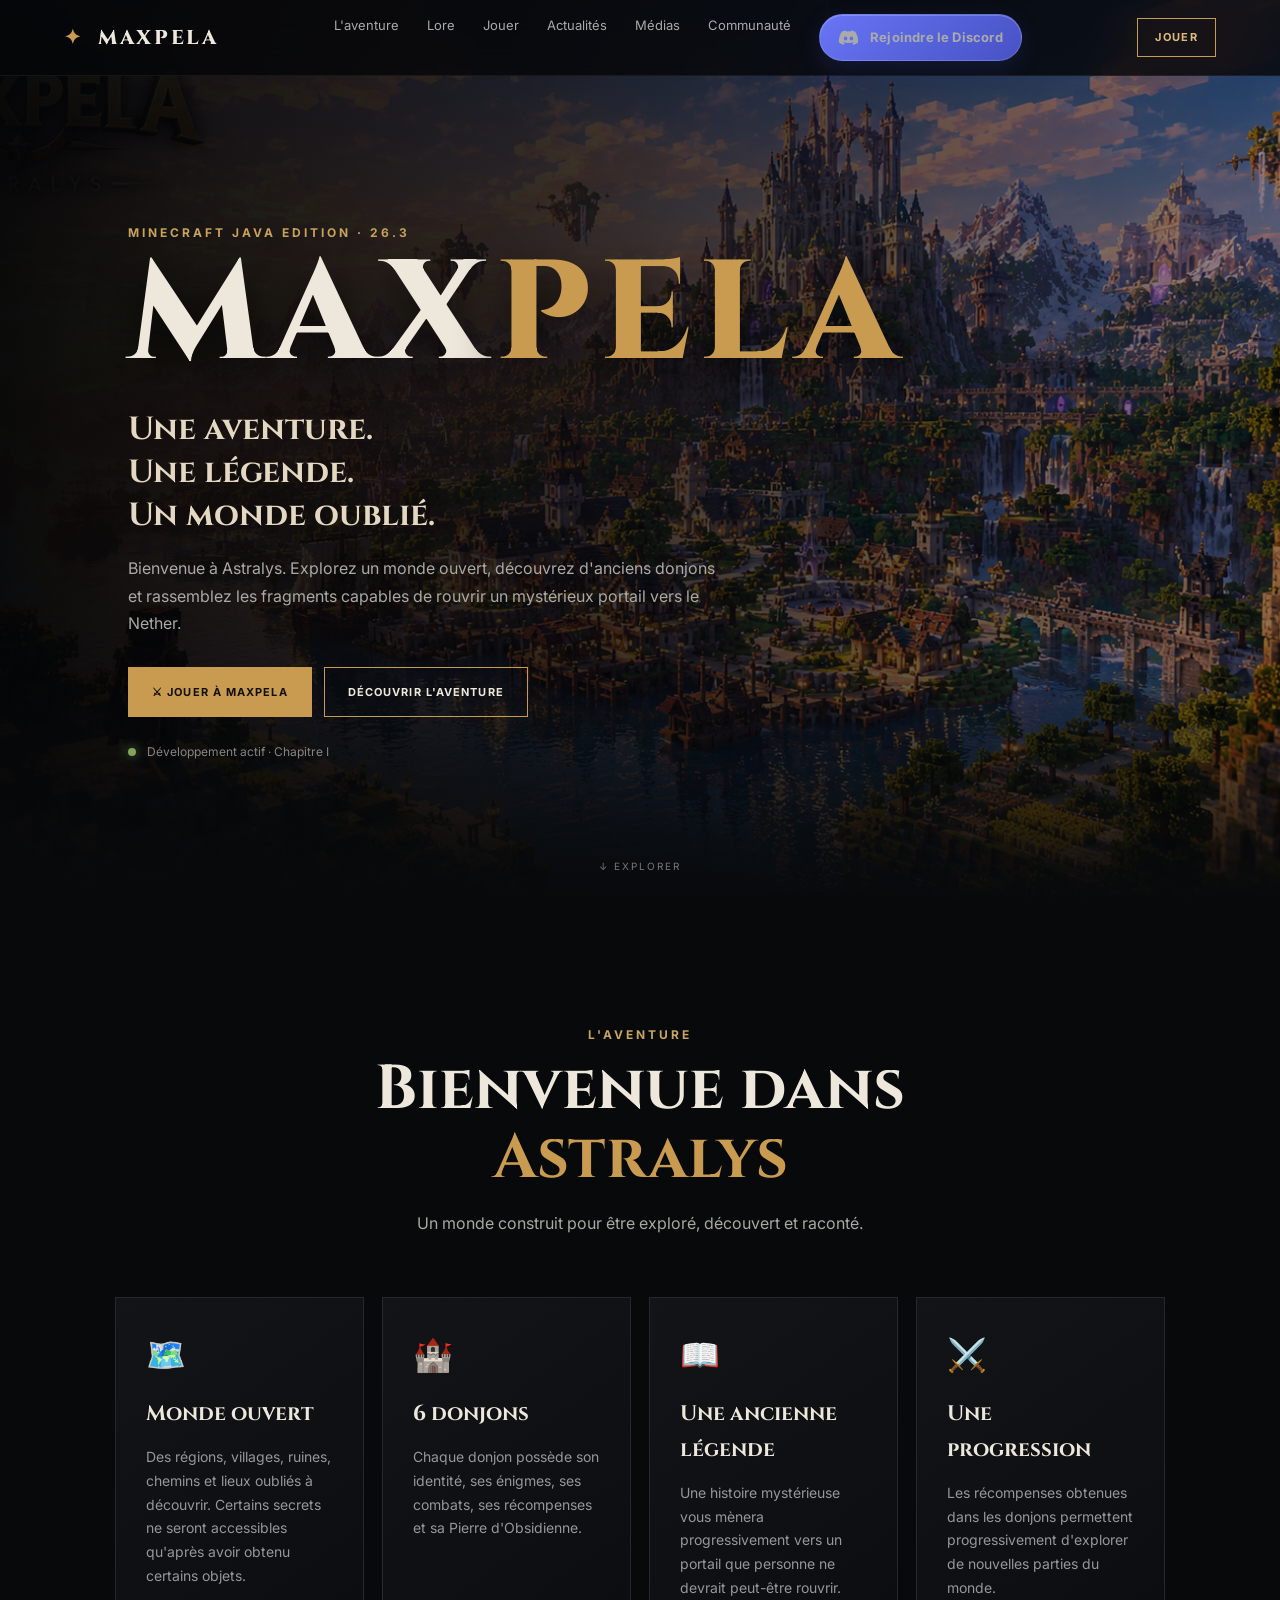
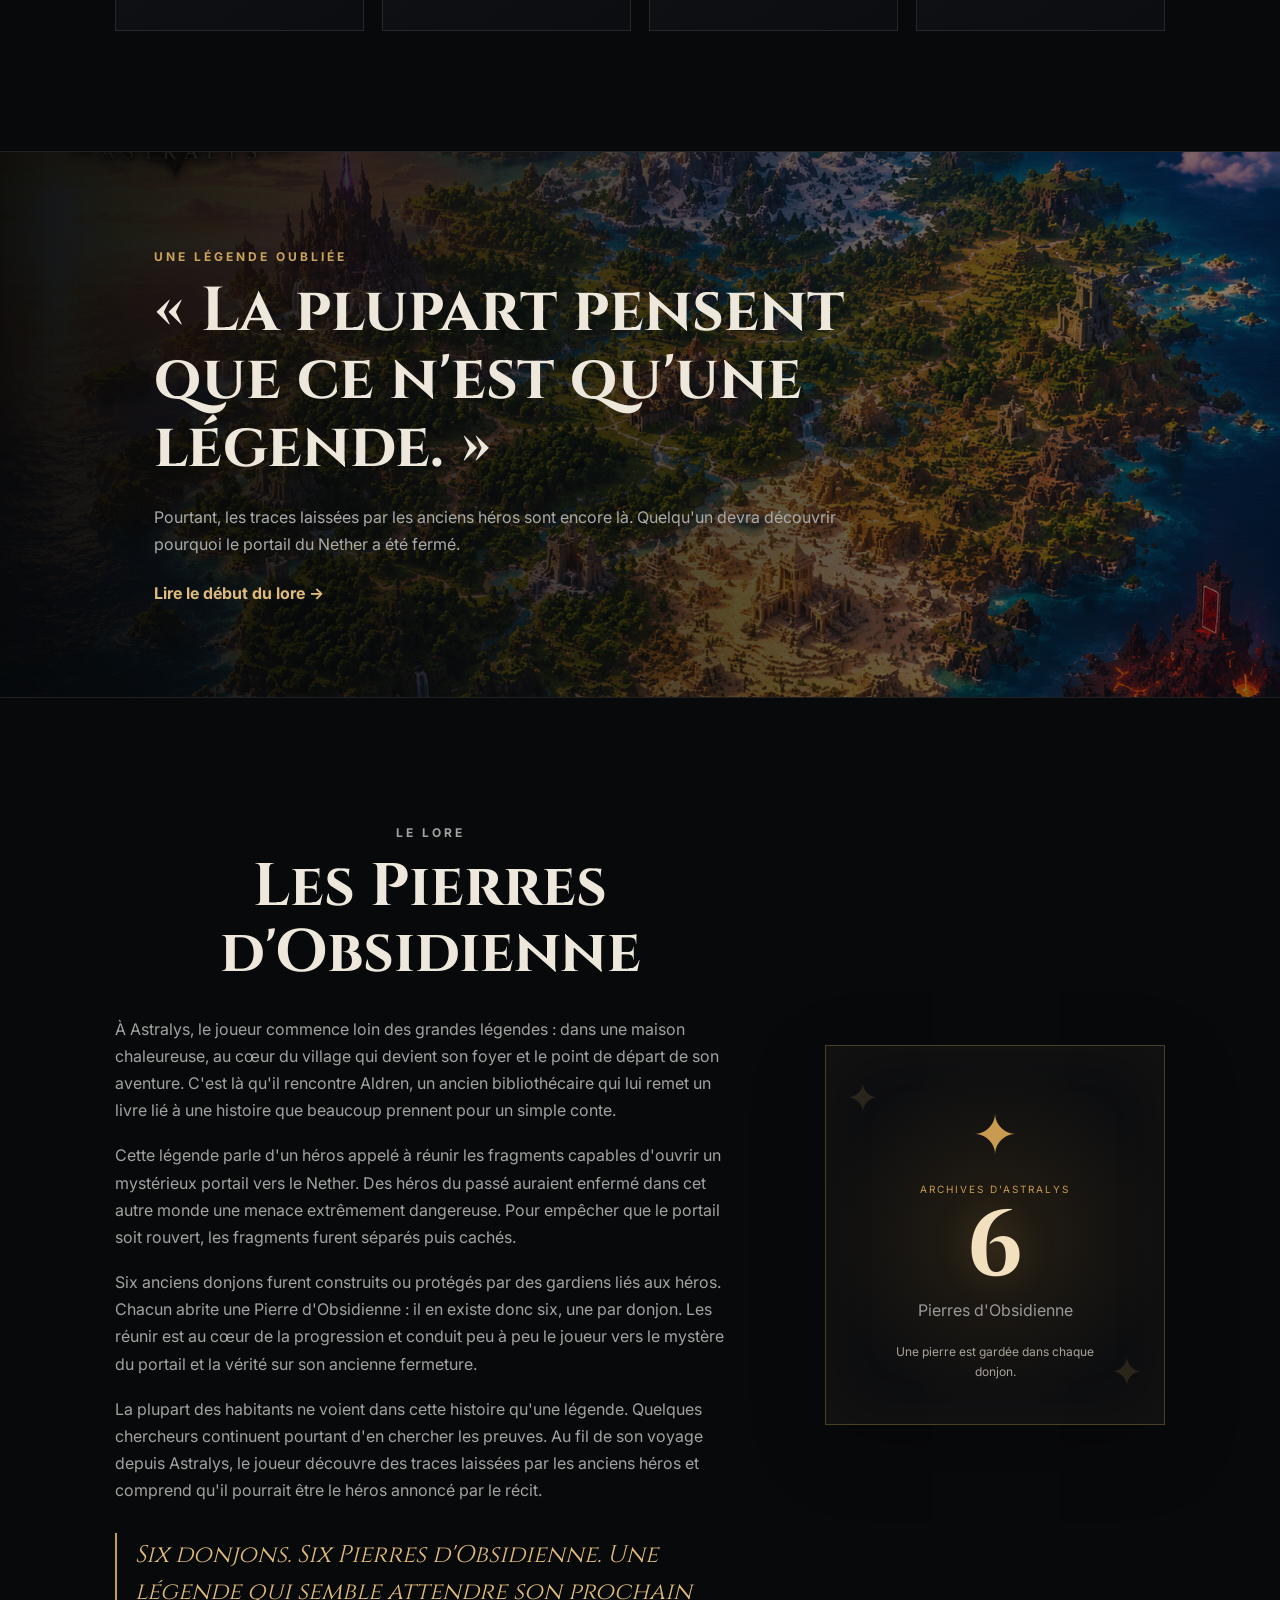
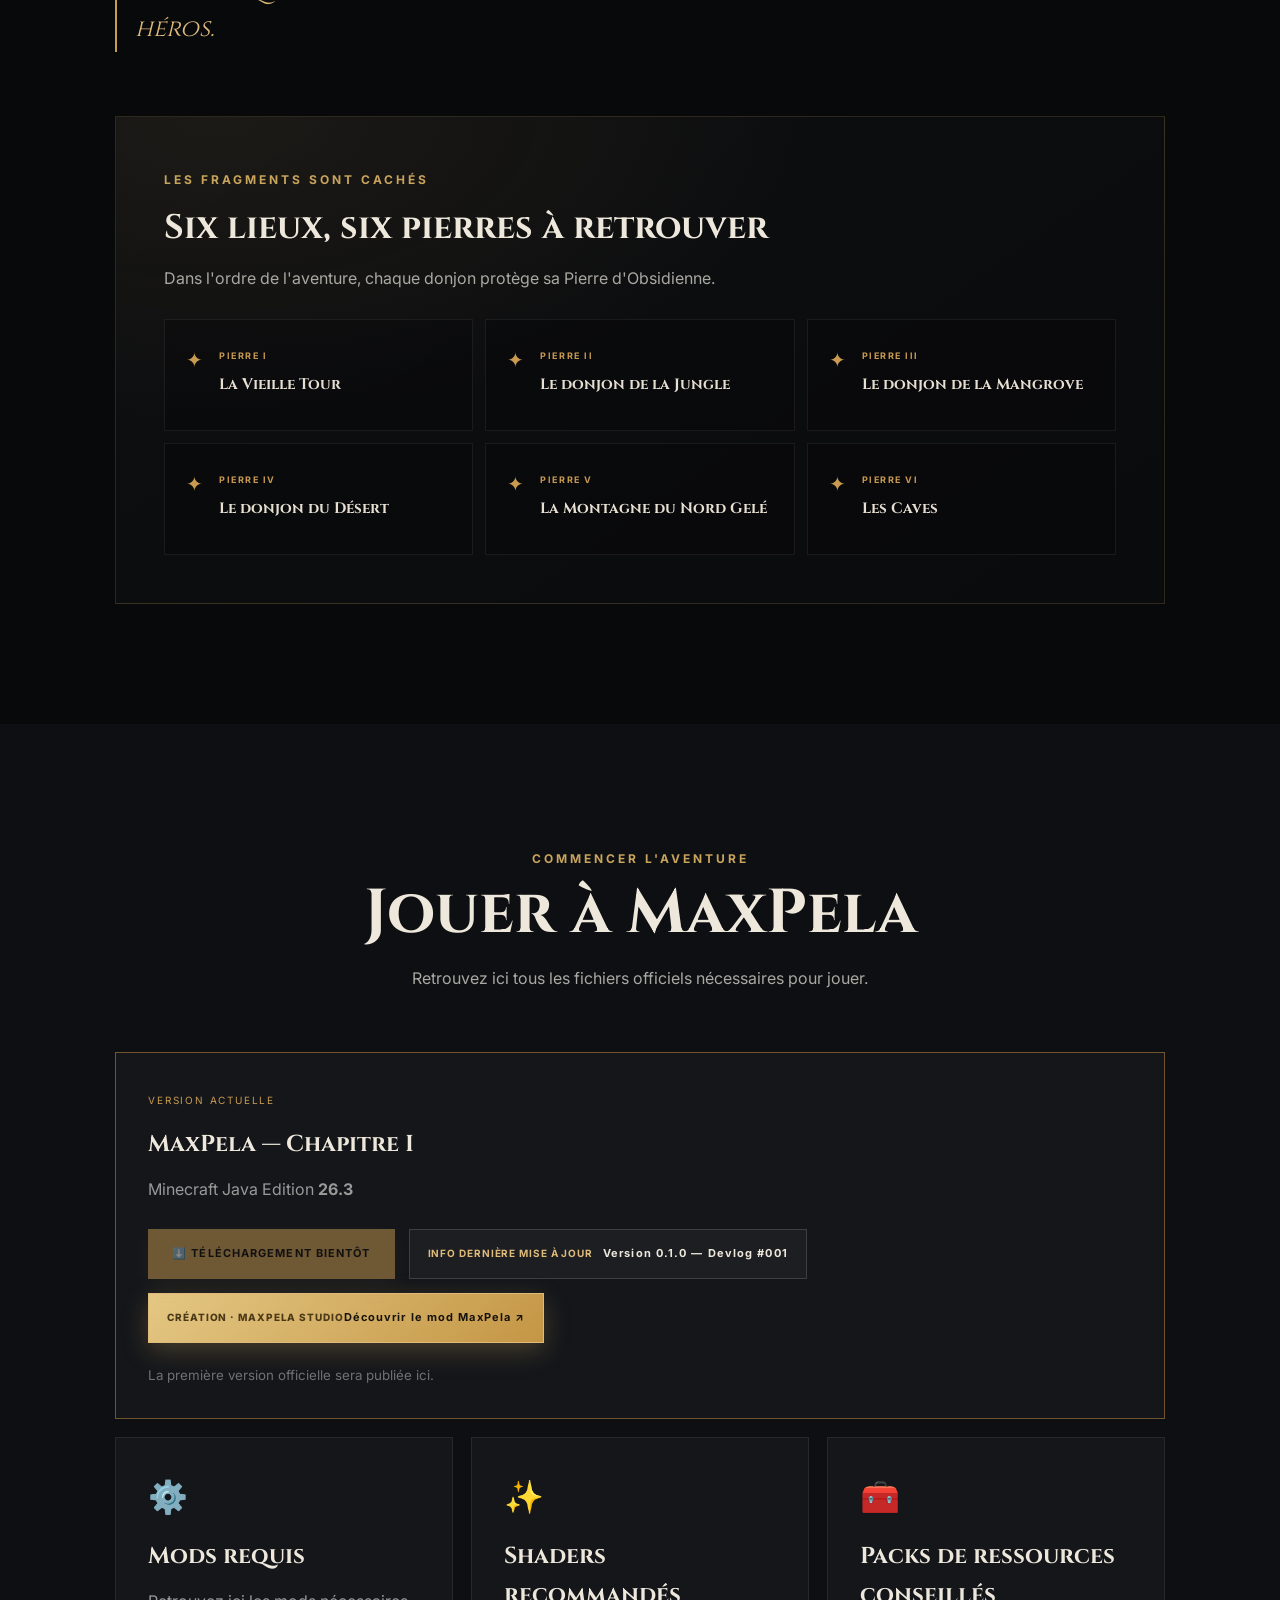
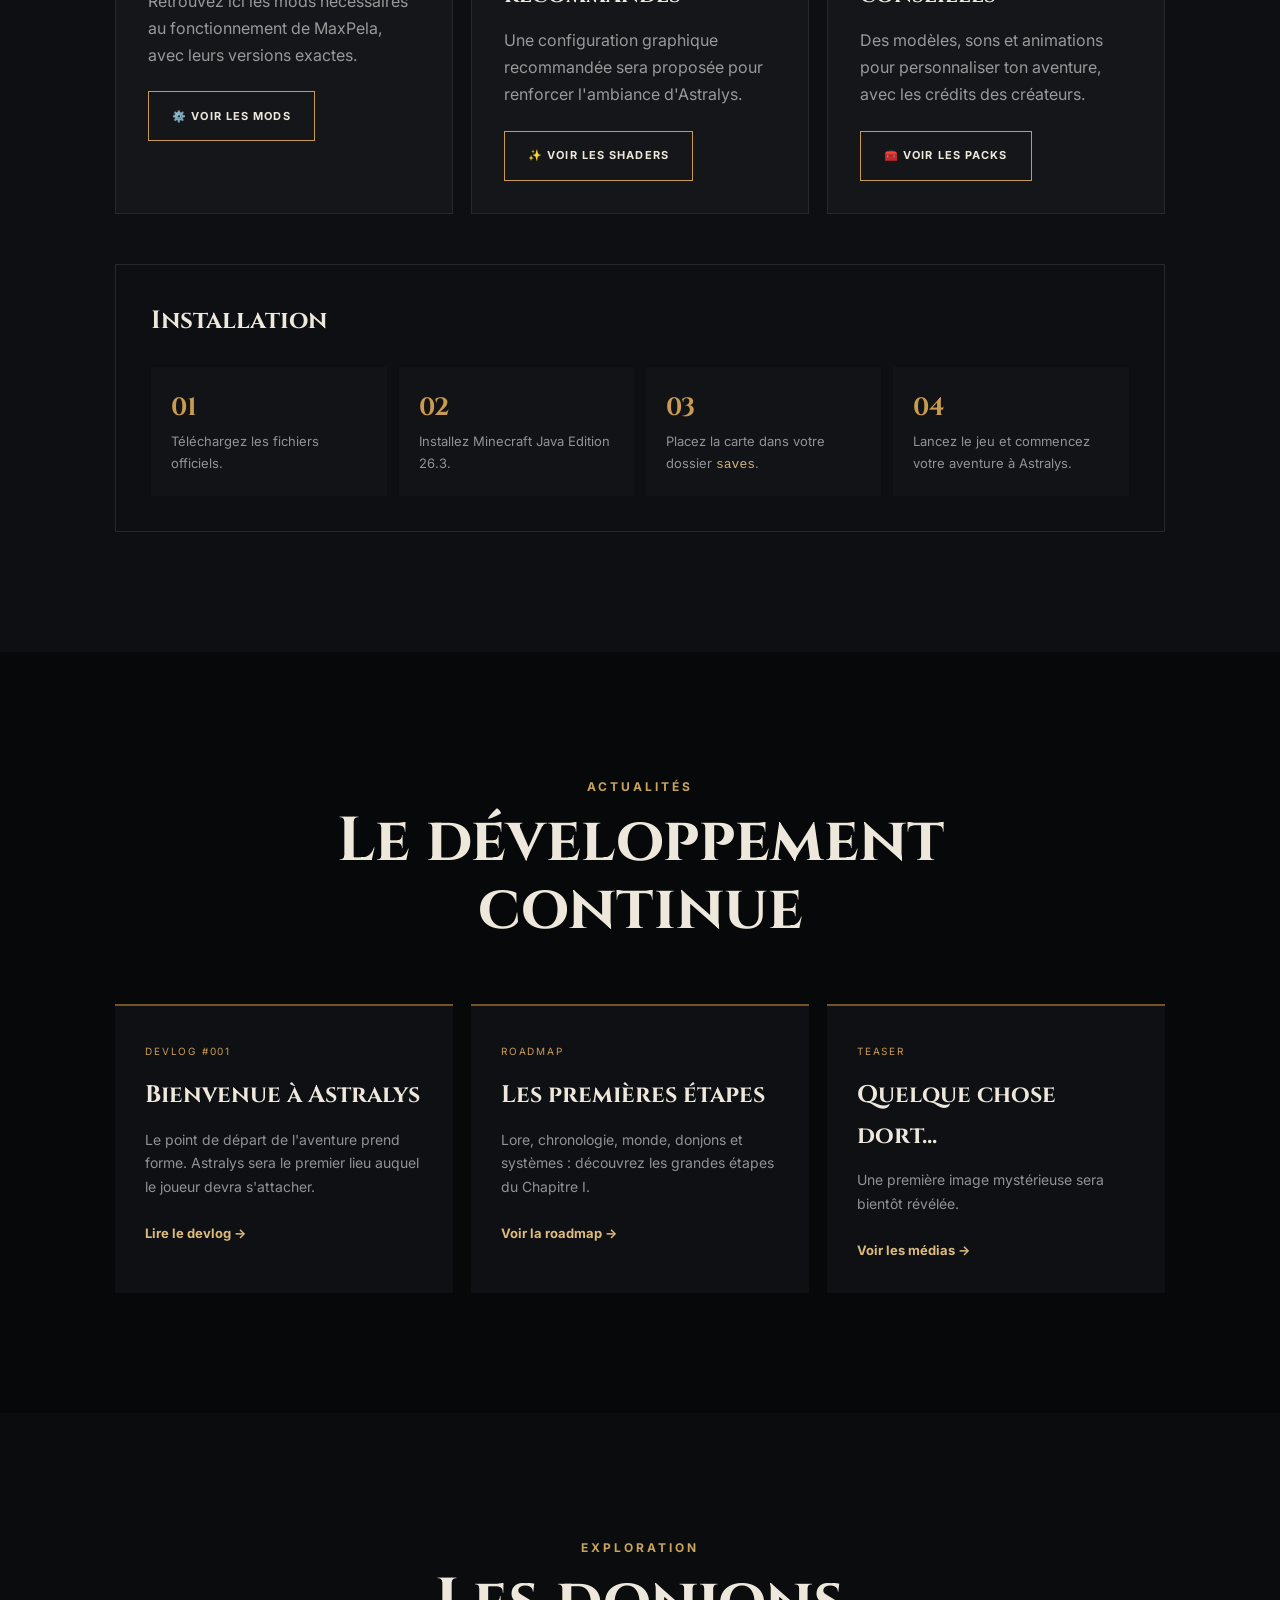
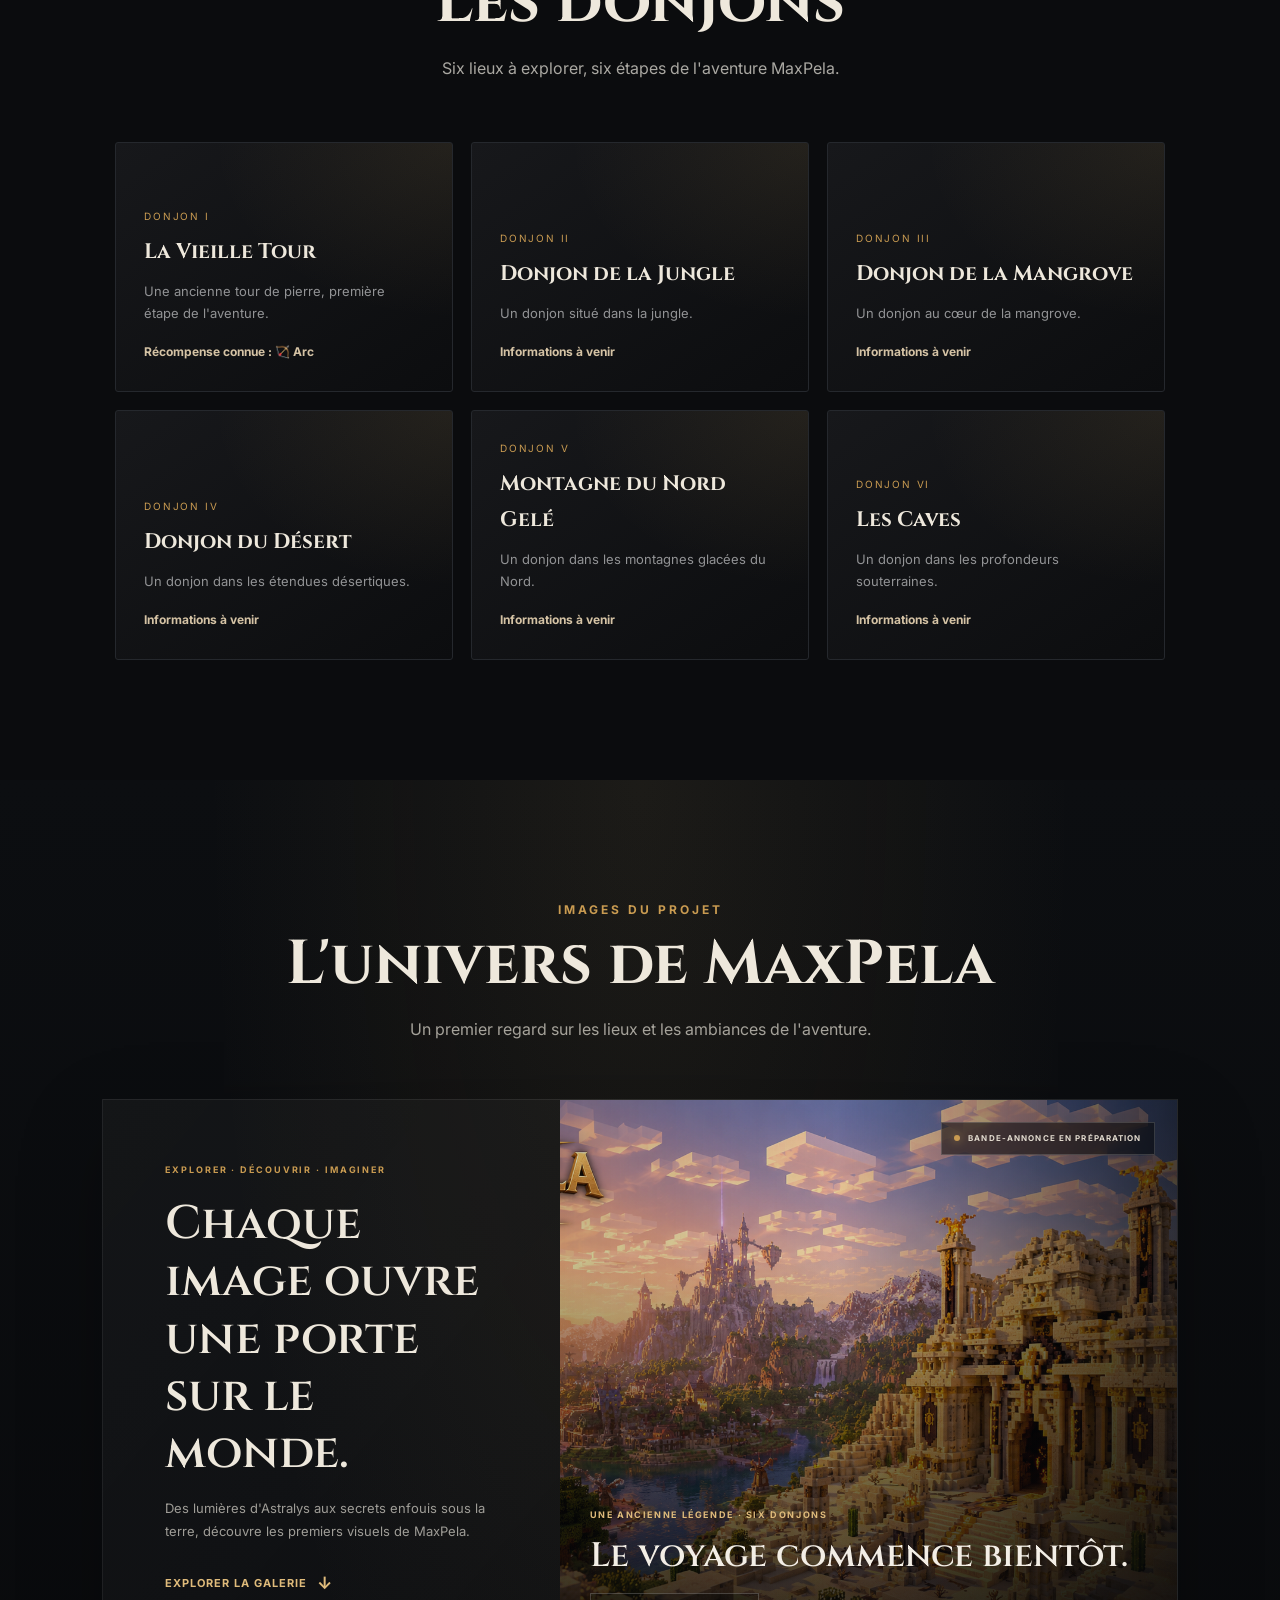
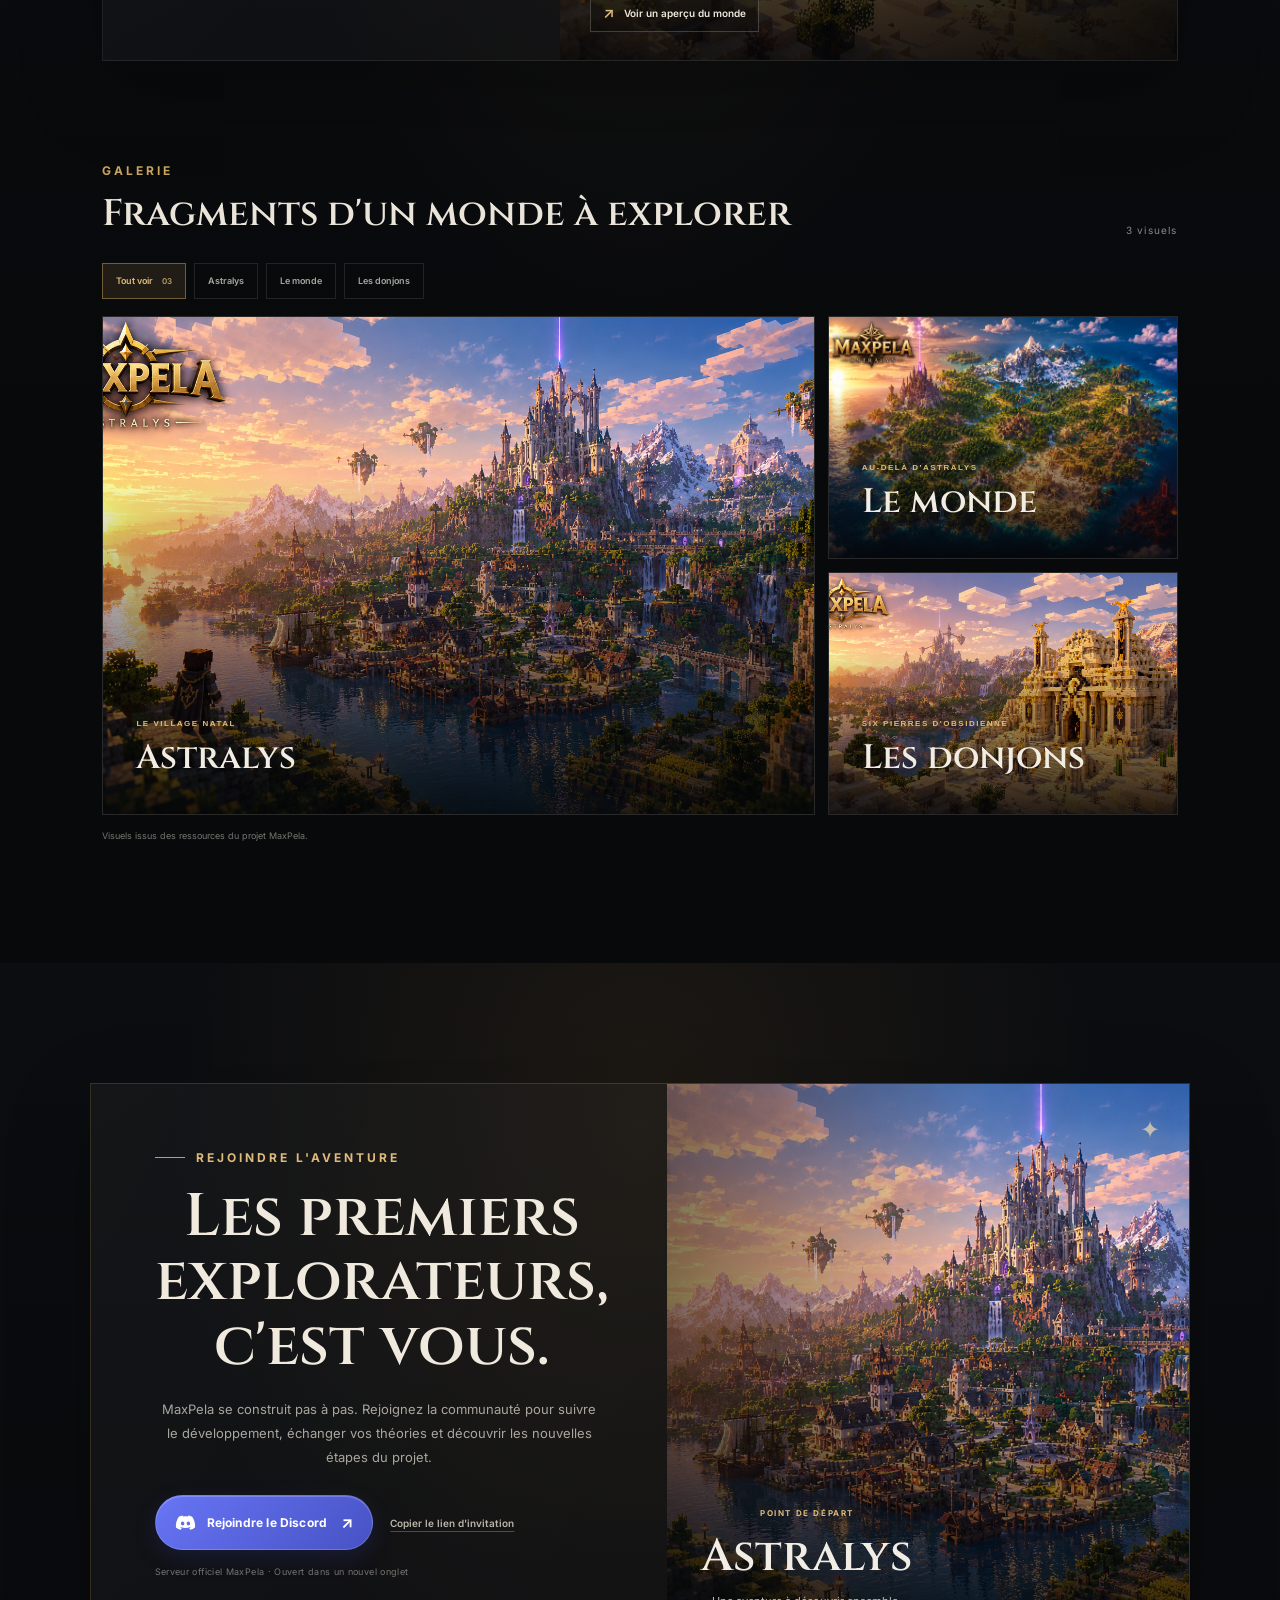
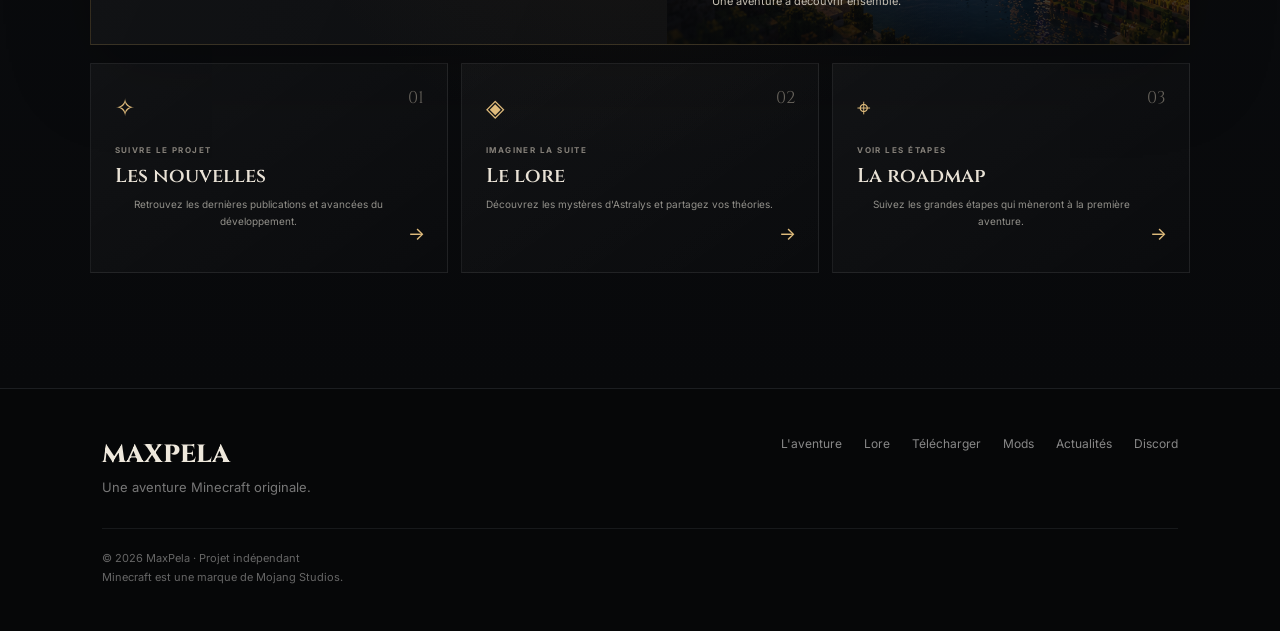
==== commit 5e0e3be5: "Add files via upload" ====
--- a/index.html
+++ b/index.html
@@ -1,4 +1,4 @@
-<!DOCTYPE html>
+﻿<!DOCTYPE html>
 <html lang="fr">
 <head>
     <meta charset="UTF-8">
@@ -54,7 +54,7 @@
             target="_blank"
             rel="noopener noreferrer"
             class="discord-button">
-               💬 Rejoindre le Discord
+               <svg class="discord-icon" viewBox="0 0 24 24" aria-hidden="true" focusable="false"><path fill="currentColor" d="M19.7 5.3a18.4 18.4 0 0 0-4.5-1.4l-.6 1.2a16.8 16.8 0 0 0-5.2 0l-.6-1.2a18.4 18.4 0 0 0-4.5 1.4C1.5 9.5.7 13.6 1.1 17.6a18.5 18.5 0 0 0 5.5 2.8l1.2-2a12 12 0 0 1-1.9-.9l.5-.4a13.2 13.2 0 0 0 11.2 0l.5.4a12 12 0 0 1-1.9.9l1.2 2a18.5 18.5 0 0 0 5.5-2.8c.5-4.7-.8-8.8-3.2-12.3ZM8.7 15.3c-1.1 0-2-1-2-2.2s.9-2.2 2-2.2 2 .9 2 2.2-.9 2.2-2 2.2Zm6.6 0c-1.1 0-2-1-2-2.2s.9-2.2 2-2.2 2 .9 2 2.2-.9 2.2-2 2.2Z"/></svg> Rejoindre le Discord
         </a>
 
     </nav>
@@ -82,7 +82,7 @@
     <div class="hero-content">
 
         <p class="eyebrow">
-            MINECRAFT JAVA EDITION · 1.21.8
+            MINECRAFT JAVA EDITION · 26.3
         </p>
 
         <h1>
@@ -193,7 +193,7 @@
             </div>
 
             <h3>
-                4 donjons
+                6 donjons
             </h3>
 
             <p>
@@ -297,74 +297,66 @@
 <section id="lore" class="section lore-section">
 
     <div class="lore-text">
-
-        <p class="eyebrow">
-            LE LORE
-        </p>
-
-        <h2>
-            Les Pierres d'Obsidienne
-        </h2>
+        <header class="lore-heading">
+            <p class="eyebrow">LE LORE</p>
+            <h2>Les Pierres d'Obsidienne</h2>
+        </header>
 
         <p>
-
-            Une ancienne légende raconte que plusieurs
-            héros du passé ont enfermé une menace
-            extrêmement dangereuse dans un autre monde.
-
+            À Astralys, le joueur commence loin des grandes légendes : dans une maison chaleureuse,
+            au cœur du village qui devient son foyer et le point de départ de son aventure.
+            C'est là qu'il rencontre Aldren, un ancien bibliothécaire qui lui remet un livre lié
+            à une histoire que beaucoup prennent pour un simple conte.
         </p>
 
         <p>
-
-            Pour empêcher toute réouverture du portail,
-            les fragments nécessaires furent séparés
-            et cachés.
-
+            Cette légende parle d'un héros appelé à réunir les fragments capables d'ouvrir un
+            mystérieux portail vers le Nether. Des héros du passé auraient enfermé dans cet autre
+            monde une menace extrêmement dangereuse. Pour empêcher que le portail soit rouvert,
+            les fragments furent séparés puis cachés.
         </p>
 
         <p>
-
-            Des donjons furent construits ou protégés
-            par des gardiens liés aux héros du passé.
-
+            Six anciens donjons furent construits ou protégés par des gardiens liés aux héros.
+            Chacun abrite une Pierre d'Obsidienne : il en existe donc six, une par donjon.
+            Les réunir est au cœur de la progression et conduit peu à peu le joueur vers le mystère
+            du portail et la vérité sur son ancienne fermeture.
         </p>
 
         <p>
-
-            Aujourd'hui, presque personne ne croit
-            encore à cette histoire.
-
+            La plupart des habitants ne voient dans cette histoire qu'une légende. Quelques
+            chercheurs continuent pourtant d'en chercher les preuves. Au fil de son voyage depuis
+            Astralys, le joueur découvre des traces laissées par les anciens héros et comprend
+            qu'il pourrait être le héros annoncé par le récit.
         </p>
 
         <blockquote>
-
-            Mais certaines traces semblent indiquer
-            que le passé n'est pas aussi mort
-            qu'on le pensait.
-
+            Six donjons. Six Pierres d'Obsidienne. Une légende qui semble attendre son prochain héros.
         </blockquote>
-
-    </div>
-
-
-    <div class="lore-card">
-
-        <div class="lore-symbol">
-            ✦
-        </div>
-
-        <p>
-            ARCHIVES D'ASTRALYS
-        </p>
-
-        <strong>
-            4
-        </strong>
-
-        <span>
-            Pierres d'Obsidienne
-        </span>
-
+    </div>
+
+    <aside class="lore-card" aria-label="Six donjons et six Pierres d'Obsidienne">
+        <div class="lore-symbol" aria-hidden="true">✦</div>
+        <p>ARCHIVES D'ASTRALYS</p>
+        <strong>6</strong>
+        <span>Pierres d'Obsidienne</span>
+        <small>Une pierre est gardée dans chaque donjon.</small>
+    </aside>
+
+    <div class="lore-sites">
+        <div class="lore-sites-heading">
+            <p class="eyebrow">LES FRAGMENTS SONT CACHÉS</p>
+            <h3>Six lieux, six pierres à retrouver</h3>
+            <p>Dans l'ordre de l'aventure, chaque donjon protège sa Pierre d'Obsidienne.</p>
+        </div>
+        <div class="lore-site-grid">
+            <article><span>PIERRE I</span><h4>La Vieille Tour</h4></article>
+            <article><span>PIERRE II</span><h4>Le donjon de la Jungle</h4></article>
+            <article><span>PIERRE III</span><h4>Le donjon de la Mangrove</h4></article>
+            <article><span>PIERRE IV</span><h4>Le donjon du Désert</h4></article>
+            <article><span>PIERRE V</span><h4>La Montagne du Nord Gelé</h4></article>
+            <article><span>PIERRE VI</span><h4>Les Caves</h4></article>
+        </div>
     </div>
 
 </section>
@@ -410,7 +402,7 @@
             </h3>
 
             <p>
-                Minecraft Java Edition <strong>1.21.8</strong>
+                Minecraft Java Edition <strong>26.3</strong>
             </p>
 
             <!--
@@ -418,14 +410,20 @@
                 VERS LA CARTE OFFICIELLE
             -->
 
-            <a href="#" class="button button-primary disabled">
-               ⬇️ TÉLÉCHARGEMENT BIENTÔT
-            </a>
-
-            <a href="devblogs.html#latest" class="button button-secondary update-button">
-                📰 INFO DERNIÈRE MISE À JOUR
-                <span>Version 0.1.0 — Devlog #001</span>
-            </a>
+            <div class="download-actions">
+                <span class="button button-primary disabled" aria-disabled="true">
+                    ⬇️ TÉLÉCHARGEMENT BIENTÔT
+                </span>
+
+                <a href="devblogs.html#latest" class="button button-secondary update-button">
+                    <span class="update-label">INFO DERNIÈRE MISE À JOUR</span>
+                    <span>Version 0.1.0 — Devlog #001</span>
+                </a>
+                <a href="maxpela-mod.html" class="button button-secondary project-details-button">
+                    <span class="update-label">CRÉATION · MAXPELA STUDIO</span>
+                    <span>Découvrir le mod MaxPela ↗</span>
+                </a>
+            </div>
 
             <small>
                 La première version officielle
@@ -459,7 +457,6 @@
 
         </article>
 
-
         <article class="download-card">
 
             <div class="download-icon">
@@ -485,6 +482,19 @@
         </article>
 
 
+        <article class="download-card">
+
+            <div class="download-icon">🧰</div>
+
+            <h3>Packs de ressources conseillés</h3>
+
+            <p>Des modèles, sons et animations pour personnaliser ton aventure, avec les crédits des créateurs.</p>
+
+            <a href="resourcepacks.html" class="button button-secondary">🧰 VOIR LES PACKS</a>
+
+        </article>
+
+
     </div>
 
 
@@ -519,7 +529,7 @@
                 </span>
 
                 <p>
-                    Installez Minecraft Java Edition 1.21.8.
+                    Installez Minecraft Java Edition 26.3.
                 </p>
 
             </div>
@@ -566,7 +576,7 @@
 
 <section id="actualites" class="section news-section">
 
-    <div class="section-title left">
+    <div class="section-title">
 
         <p class="eyebrow">
             ACTUALITÉS
@@ -672,204 +682,124 @@
 <section class="section dungeon-section">
 
     <div class="section-title">
-
-        <p class="eyebrow">
-            EXPLORATION
-        </p>
-
-        <h2>
-            Les donjons
-        </h2>
-
-        <p>
-            Quatre lieux. Quatre épreuves.
-            Quatre Pierres d'Obsidienne.
-        </p>
-
-    </div>
-
+        <p class="eyebrow">EXPLORATION</p>
+        <h2>Les donjons</h2>
+        <p>Six lieux à explorer, six étapes de l'aventure MaxPela.</p>
+    </div>
 
     <div class="dungeon-grid">
-
-
         <article class="dungeon-card">
-
-            <span>
-                DONJON I
-            </span>
-
-            <h3>
-                Vieille Tour de Pierre
-            </h3>
-
-            <p>
-                Un ancien édifice de pierre
-                cachant un accès vers les profondeurs.
-            </p>
-
-            <strong>
-                Récompense : 🏹 Arc
-            </strong>
-
-        </article>
-
-
-        <article class="dungeon-card locked">
-
-            <span>
-                DONJON II
-            </span>
-
-            <h3>
-                ??? 
-            </h3>
-
-            <p>
-                Flèches, cibles,
-                boutons et mécanismes à distance.
-            </p>
-
-            <strong>
-                Informations à venir
-            </strong>
-
-        </article>
-
-
-        <article class="dungeon-card locked">
-
-            <span>
-                DONJON III
-            </span>
-
-            <h3>
-                ???
-            </h3>
-
-            <p>
-                Une nouvelle capacité permettra
-                d'accéder à des zones auparavant fermées.
-            </p>
-
-            <strong>
-                Informations à venir
-            </strong>
-
-        </article>
-
-
-        <article class="dungeon-card locked">
-
-            <span>
-                DONJON IV
-            </span>
-
-            <h3>
-                ???
-            </h3>
-
-            <p>
-                Le dernier donjon du premier chapitre
-                préparera la conclusion de l'aventure.
-            </p>
-
-            <strong>
-                Informations à venir
-            </strong>
-
-        </article>
-
-
+            <span>DONJON I</span>
+            <h3>La Vieille Tour</h3>
+            <p>Une ancienne tour de pierre, première étape de l'aventure.</p>
+            <strong>Récompense connue : 🏹 Arc</strong>
+        </article>
+        <article class="dungeon-card">
+            <span>DONJON II</span>
+            <h3>Donjon de la Jungle</h3>
+            <p>Un donjon situé dans la jungle.</p>
+            <strong>Informations à venir</strong>
+        </article>
+        <article class="dungeon-card">
+            <span>DONJON III</span>
+            <h3>Donjon de la Mangrove</h3>
+            <p>Un donjon au cœur de la mangrove.</p>
+            <strong>Informations à venir</strong>
+        </article>
+        <article class="dungeon-card">
+            <span>DONJON IV</span>
+            <h3>Donjon du Désert</h3>
+            <p>Un donjon dans les étendues désertiques.</p>
+            <strong>Informations à venir</strong>
+        </article>
+        <article class="dungeon-card">
+            <span>DONJON V</span>
+            <h3>Montagne du Nord Gelé</h3>
+            <p>Un donjon dans les montagnes glacées du Nord.</p>
+            <strong>Informations à venir</strong>
+        </article>
+        <article class="dungeon-card">
+            <span>DONJON VI</span>
+            <h3>Les Caves</h3>
+            <p>Un donjon dans les profondeurs souterraines.</p>
+            <strong>Informations à venir</strong>
+        </article>
     </div>
 
 </section>
-
 
 <!-- =========================================================
      MÉDIAS
 ========================================================= -->
 
-<section id="medias" class="media-section">
-
-    <div class="section-title">
-        <span>MAXPELA</span>
-        <h2>Médias</h2>
-        <p>Découvrez l'univers de MaxPela.</p>
-    </div>
-
-    <!-- BANDE-ANNONCE -->
-    <div class="trailer-container">
-
-        <div class="trailer-header">
-            <div>
-                <span class="eyebrow">BANDE-ANNONCE OFFICIELLE</span>
-                <h3>MaxPela — L'aventure commence</h3>
-                <p>
-                    Une ancienne légende. Quatre donjons.
-                    Quatre Pierres d'Obsidienne.
-                    Et une porte qui ne devait jamais être ouverte.
-                </p>
-            </div>
-        </div>
-
-        <div class="video-wrapper">
-            <video
-                id="maxpelaTrailer"
-                controls
-                preload="metadata"
-                poster="assets/astralys.png"
-            >
-                <source src="assets/trailer.mp4" type="video/mp4">
-
-                Votre navigateur ne peut pas lire cette vidéo.
-                <a href="assets/trailer.mp4">
-                    Télécharger la bande-annonce
-                </a>
-            </video>
-
-            <div class="video-overlay">
-                <span>▶</span>
-                <strong>MAXPELA</strong>
-                <small>BANDE-ANNONCE OFFICIELLE</small>
-            </div>
-        </div>
-
-        <div class="trailer-footer">
-            <span>🎬 Bande-annonce officielle</span>
-            <span>•</span>
-            <span>Environ 1 minute</span>
-        </div>
-
-    </div>
-
-    <!-- GALERIE -->
-    <div class="media-grid">
-
-        <article class="media-card">
-            <img src="assets/astralys.png" alt="Astralys">
-            <div>
-                <span>🌄 ASTRALYS</span>
-                <h3>Le début de l'aventure</h3>
-            </div>
-        </article>
-
-        <article class="media-card">
-            <img src="assets/world.png" alt="Monde de MaxPela">
-            <div>
-                <span>🗺️ LE MONDE</span>
-                <h3>Explorez l'inconnu</h3>
-            </div>
-        </article>
-
-        <article class="media-card">
-            <img src="assets/dungeon.png" alt="Donjon de MaxPela">
-            <div>
-                <span>🏰 DONJONS</span>
-                <h3>Des secrets oubliés</h3>
-            </div>
-        </article>
-
-    </div>
+<section id="medias" class="media-section media-redesign">
+
+    <header class="section-title media-section-heading">
+        <p class="eyebrow">IMAGES DU PROJET</p>
+        <h2>L'univers de MaxPela</h2>
+        <p>Un premier regard sur les lieux et les ambiances de l'aventure.</p>
+    </header>
+
+    <div class="media-intro-panel">
+        <div class="media-intro-copy">
+            <span class="media-overline">EXPLORER · DÉCOUVRIR · IMAGINER</span>
+            <h3>Chaque image ouvre<br>une porte sur le monde.</h3>
+            <p>Des lumières d'Astralys aux secrets enfouis sous la terre, découvre les premiers visuels de MaxPela.</p>
+            <a class="media-text-link" href="#galerie-maxpela">Explorer la galerie <span aria-hidden="true">↓</span></a>
+        </div>
+        <div class="media-trailer-tease">
+            <img src="assets/dungeon.png" alt="Aperçu d'un donjon de MaxPela">
+            <div class="media-teaser-shade"></div>
+            <span class="media-coming-badge"><i></i> BANDE-ANNONCE EN PRÉPARATION</span>
+            <div class="media-teaser-copy">
+                <span>UNE ANCIENNE LÉGENDE · SIX DONJONS</span>
+                <h3>Le voyage commence bientôt.</h3>
+                <button type="button" class="media-preview-button" data-media-open="2"><span aria-hidden="true">↗</span> Voir un aperçu du monde</button>
+            </div>
+        </div>
+    </div>
+
+    <div id="galerie-maxpela" class="media-gallery-wrap">
+        <div class="media-gallery-heading">
+            <div><span class="eyebrow">GALERIE</span><h3>Fragments d'un monde à explorer</h3></div>
+            <span class="media-gallery-count" id="media-gallery-count" aria-live="polite">3 visuels</span>
+        </div>
+        <div class="media-filter-bar" role="group" aria-label="Filtrer les images par thème">
+            <button type="button" class="media-filter is-active" data-media-filter="all" aria-pressed="true">Tout voir <span>03</span></button>
+            <button type="button" class="media-filter" data-media-filter="village" aria-pressed="false">Astralys</button>
+            <button type="button" class="media-filter" data-media-filter="world" aria-pressed="false">Le monde</button>
+            <button type="button" class="media-filter" data-media-filter="dungeon" aria-pressed="false">Les donjons</button>
+        </div>
+
+        <div class="media-gallery-grid">
+            <button type="button" class="media-shot media-shot-large" data-media-category="village" data-media-src="assets/astralys.png" data-media-title="Astralys" data-media-subtitle="Le village natal · Point de départ de l'aventure">
+                <img src="assets/astralys.png" alt="Vue d'Astralys, village de départ de MaxPela" loading="lazy">
+                <span class="media-shot-overlay"><span class="media-shot-kicker">LE VILLAGE NATAL</span><strong>Astralys</strong><small>Ouvrir l'image <b aria-hidden="true">↗</b></small></span>
+            </button>
+            <button type="button" class="media-shot" data-media-category="world" data-media-src="assets/world.png" data-media-title="Le monde de MaxPela" data-media-subtitle="Régions sauvages · Lieux encore inconnus">
+                <img src="assets/world.png" alt="Paysage du monde de MaxPela" loading="lazy">
+                <span class="media-shot-overlay"><span class="media-shot-kicker">AU-DELÀ D'ASTRALYS</span><strong>Le monde</strong><small>Ouvrir l'image <b aria-hidden="true">↗</b></small></span>
+            </button>
+            <button type="button" class="media-shot" data-media-category="dungeon" data-media-src="assets/dungeon.png" data-media-title="Les donjons" data-media-subtitle="Six lieux · Six épreuves · Six Pierres d'Obsidienne">
+                <img src="assets/dungeon.png" alt="Illustration d'un donjon de MaxPela" loading="lazy">
+                <span class="media-shot-overlay"><span class="media-shot-kicker">SIX PIERRES D'OBSIDIENNE</span><strong>Les donjons</strong><small>Ouvrir l'image <b aria-hidden="true">↗</b></small></span>
+            </button>
+        </div>
+        <p class="media-asset-credit">Visuels issus des ressources du projet MaxPela.</p>
+    </div>
+
+    <dialog class="media-lightbox" id="media-lightbox" aria-labelledby="media-lightbox-title">
+        <div class="media-lightbox-toolbar">
+            <span class="media-lightbox-mark">MAXPELA <i>·</i> GALERIE</span>
+            <button type="button" class="media-lightbox-close" id="media-lightbox-close" aria-label="Fermer la visionneuse">✕</button>
+        </div>
+        <div class="media-lightbox-stage">
+            <button type="button" class="media-lightbox-arrow" id="media-lightbox-prev" aria-label="Image précédente">←</button>
+            <img id="media-lightbox-image" src="assets/astralys.png" alt="">
+            <button type="button" class="media-lightbox-arrow" id="media-lightbox-next" aria-label="Image suivante">→</button>
+        </div>
+        <div class="media-lightbox-caption"><div><span id="media-lightbox-subtitle"></span><h3 id="media-lightbox-title"></h3></div><span id="media-lightbox-index">01 / 03</span></div>
+    </dialog>
 
 </section>
 
@@ -878,44 +808,59 @@
      COMMUNAUTÉ
 ========================================================= -->
 
-<section id="communaute" class="community-section">
-
-    <div class="community-content">
-
-        <p class="eyebrow">
-            REJOINDRE L'AVENTURE
-        </p>
-
-        <h2>
-            Vous êtes les premiers explorateurs.
-        </h2>
-
-        <p>
-
-            Suivez le développement,
-            partagez vos théories,
-            testez les premières versions
-            et découvrez les secrets de MaxPela
-            avec la communauté.
-
-        </p>
-
-
-        <!--
-            MON INVITATION DISCORD
-        -->
-
-        <a
-    href="https://discord.gg/DdwspU7JdT"
-    target="_blank"
-    rel="noopener noreferrer"
-    class="discord-button"
->
-    💬 Rejoindre le Discord
-</a>
-
-    </div>
-
+<section id="communaute" class="community-section community-redesign">
+    <div class="community-shell">
+        <div class="community-feature">
+            <div class="community-copy">
+                <span class="eyebrow">REJOINDRE L'AVENTURE</span>
+                <h2>Les premiers explorateurs, c'est vous.</h2>
+                <p>MaxPela se construit pas à pas. Rejoignez la communauté pour suivre le développement, échanger vos théories et découvrir les nouvelles étapes du projet.</p>
+                <div class="community-actions">
+                    <a href="https://discord.gg/DdwspU7JdT" target="_blank" rel="noopener noreferrer" class="discord-button community-discord-cta">
+                        <svg class="discord-icon" viewBox="0 0 24 24" aria-hidden="true" focusable="false"><path fill="currentColor" d="M19.7 5.3a18.4 18.4 0 0 0-4.5-1.4l-.6 1.2a16.8 16.8 0 0 0-5.2 0l-.6-1.2a18.4 18.4 0 0 0-4.5 1.4C1.5 9.5.7 13.6 1.1 17.6a18.5 18.5 0 0 0 5.5 2.8l1.2-2a12 12 0 0 1-1.9-.9l.5-.4a13.2 13.2 0 0 0 11.2 0l.5.4a12 12 0 0 1-1.9.9l1.2 2a18.5 18.5 0 0 0 5.5-2.8c.5-4.7-.8-8.8-3.2-12.3ZM8.7 15.3c-1.1 0-2-1-2-2.2s.9-2.2 2-2.2 2 .9 2 2.2-.9 2.2-2 2.2Zm6.6 0c-1.1 0-2-1-2-2.2s.9-2.2 2-2.2 2 .9 2 2.2-.9 2.2-2 2.2Z"/></svg>
+                        Rejoindre le Discord
+                        <span aria-hidden="true">↗</span>
+                    </a>
+                    <button type="button" class="community-copy-link" id="copy-discord-invite">Copier le lien d'invitation</button>
+                    <span class="community-copy-status" id="discord-copy-status" aria-live="polite"></span>
+                </div>
+                <p class="community-note">Serveur officiel MaxPela · Ouvert dans un nouvel onglet</p>
+            </div>
+            <div class="community-visual">
+                <img src="assets/astralys.png" alt="Astralys, point de départ de l'aventure MaxPela" loading="lazy">
+                <div class="community-visual-shade"></div>
+                <div class="community-visual-caption"><span>POINT DE DÉPART</span><strong>Astralys</strong><small>Une aventure à découvrir ensemble.</small></div>
+                <span class="community-visual-mark" aria-hidden="true">✦</span>
+            </div>
+        </div>
+
+        <div class="community-pathways">
+            <a class="community-path-card" href="#actualites">
+                <span class="community-path-number">01</span>
+                <span class="community-path-icon" aria-hidden="true">✧</span>
+                <span class="community-path-label">SUIVRE LE PROJET</span>
+                <strong>Les nouvelles</strong>
+                <span class="community-path-description">Retrouvez les dernières publications et avancées du développement.</span>
+                <span class="community-path-arrow" aria-hidden="true">→</span>
+            </a>
+            <a class="community-path-card" href="#lore">
+                <span class="community-path-number">02</span>
+                <span class="community-path-icon" aria-hidden="true">◈</span>
+                <span class="community-path-label">IMAGINER LA SUITE</span>
+                <strong>Le lore</strong>
+                <span class="community-path-description">Découvrez les mystères d'Astralys et partagez vos théories.</span>
+                <span class="community-path-arrow" aria-hidden="true">→</span>
+            </a>
+            <a class="community-path-card" href="roadmap.html">
+                <span class="community-path-number">03</span>
+                <span class="community-path-icon" aria-hidden="true">⌖</span>
+                <span class="community-path-label">VOIR LES ÉTAPES</span>
+                <strong>La roadmap</strong>
+                <span class="community-path-description">Suivez les grandes étapes qui mèneront à la première aventure.</span>
+                <span class="community-path-arrow" aria-hidden="true">→</span>
+            </a>
+        </div>
+    </div>
 </section>
 
 
@@ -988,22 +933,109 @@
 </footer>
 
 <script>
-const trailer = document.getElementById("maxpelaTrailer");
-const videoWrapper = document.querySelector(".video-wrapper");
-
-if (trailer && videoWrapper) {
-    trailer.addEventListener("play", () => {
-        videoWrapper.classList.add("playing");
+(() => {
+    const shots = [...document.querySelectorAll(".media-shot")];
+    const filters = [...document.querySelectorAll(".media-filter")];
+    const dialog = document.getElementById("media-lightbox");
+    if (!shots.length || !dialog) return;
+
+    const image = document.getElementById("media-lightbox-image");
+    const title = document.getElementById("media-lightbox-title");
+    const subtitle = document.getElementById("media-lightbox-subtitle");
+    const indexLabel = document.getElementById("media-lightbox-index");
+    const count = document.getElementById("media-gallery-count");
+    let activeIndex = 0;
+
+    const visibleShots = () => shots.filter((shot) => !shot.hidden);
+    const showShot = (shot) => {
+        activeIndex = shots.indexOf(shot);
+        image.src = shot.dataset.mediaSrc;
+        image.alt = shot.querySelector("img").alt;
+        title.textContent = shot.dataset.mediaTitle;
+        subtitle.textContent = shot.dataset.mediaSubtitle;
+        const visibleIndex = visibleShots().indexOf(shot) + 1;
+        indexLabel.textContent = `${String(visibleIndex).padStart(2, "0")} / ${String(visibleShots().length).padStart(2, "0")}`;
+    };
+    const openShot = (shot) => {
+        showShot(shot);
+        if (!dialog.open) dialog.showModal();
+    };
+
+    shots.forEach((shot) => shot.addEventListener("click", () => openShot(shot)));
+    document.querySelectorAll("[data-media-open]").forEach((button) => button.addEventListener("click", () => {
+        const target = shots[Number(button.dataset.mediaOpen)];
+        if (target && !target.hidden) openShot(target);
+    }));
+    document.getElementById("media-lightbox-close").addEventListener("click", () => dialog.close());
+    document.getElementById("media-lightbox-prev").addEventListener("click", () => {
+        const visible = visibleShots();
+        const position = visible.findIndex((shot) => shots.indexOf(shot) === activeIndex);
+        showShot(visible[(position - 1 + visible.length) % visible.length]);
     });
-
-    trailer.addEventListener("pause", () => {
-        videoWrapper.classList.remove("playing");
+    document.getElementById("media-lightbox-next").addEventListener("click", () => {
+        const visible = visibleShots();
+        const position = visible.findIndex((shot) => shots.indexOf(shot) === activeIndex);
+        showShot(visible[(position + 1) % visible.length]);
     });
-
-    trailer.addEventListener("ended", () => {
-        videoWrapper.classList.remove("playing");
+    dialog.addEventListener("click", (event) => { if (event.target === dialog) dialog.close(); });
+    document.addEventListener("keydown", (event) => {
+        if (!dialog.open || !["ArrowLeft", "ArrowRight"].includes(event.key)) return;
+        event.preventDefault();
+        document.getElementById(event.key === "ArrowLeft" ? "media-lightbox-prev" : "media-lightbox-next").click();
     });
-}
+
+    filters.forEach((button) => button.addEventListener("click", () => {
+        const category = button.dataset.mediaFilter;
+        filters.forEach((filter) => {
+            const active = filter === button;
+            filter.classList.toggle("is-active", active);
+            filter.setAttribute("aria-pressed", String(active));
+        });
+        shots.forEach((shot) => { shot.hidden = category !== "all" && shot.dataset.mediaCategory !== category; });
+        const total = visibleShots().length;
+        count.textContent = `${String(total).padStart(2, "0")} visuel${total > 1 ? "s" : ""}`;
+    }));
+})();
+</script>
+<script>
+(() => {
+    const button = document.getElementById("copy-discord-invite");
+    const status = document.getElementById("discord-copy-status");
+    if (!button || !status) return;
+    button.addEventListener("click", async () => {
+        try {
+            if (navigator.clipboard?.writeText) {
+                await navigator.clipboard.writeText("https://discord.gg/DdwspU7JdT");
+            } else {
+                const field = document.createElement("textarea");
+                field.value = "https://discord.gg/DdwspU7JdT";
+                field.setAttribute("readonly", "");
+                field.style.position = "fixed";
+                field.style.opacity = "0";
+                document.body.appendChild(field);
+                field.select();
+                const copied = document.execCommand("copy");
+                field.remove();
+                if (!copied) throw new Error("Copy unavailable");
+            }
+            status.textContent = "Lien copié !";
+        } catch {
+            status.textContent = "Invitation : discord.gg/DdwspU7JdT";
+        }
+        window.setTimeout(() => { status.textContent = ""; }, 3000);
+    });
+})();
 </script>
 </body>
-</html>+</html>
+
+
+
+
+
+
+
+
+
+
+
--- a/style.css
+++ b/style.css
@@ -1,4 +1,4 @@
-/* =========================================================
+﻿/* =========================================================
    MAXPELA — SITE OFFICIEL
    DARK FANTASY / ADVENTURE
 ========================================================= */
@@ -958,7 +958,7 @@
         grid;
 
     grid-template-columns:
-        1.5fr 1fr 1fr;
+        repeat(3, minmax(0, 1fr));
 
     gap:
         18px;
@@ -981,6 +981,9 @@
 
 
 .download-card.featured {
+
+    grid-column:
+        1 / -1;
 
     border-color:
         #71552e;
@@ -3631,4 +3634,1424 @@
         url("assets/astralys.png") center 42% / cover no-repeat;
 }
 
-}+}
+.mods-download {
+    max-width: 1100px;
+    margin: 0 auto 35px;
+    padding: 24px;
+    text-align: center;
+    background: rgba(201, 164, 92, 0.055);
+    border: 1px solid rgba(201, 164, 92, 0.18);
+    border-radius: 12px;
+}
+
+.mods-download .button { margin-bottom: 12px; }
+.mods-download p { color: #aaa; font-size: 0.9rem; }
+
+/* Cinematic secondary pages */
+.page-hero.devblog-hero,
+.page-hero.roadmap-hero {
+    min-height: clamp(500px, 72vh, 760px);
+    align-items: center;
+    justify-content: flex-start;
+    padding: 130px 10vw 115px;
+    text-align: left;
+    background-position: center 45%;
+}
+
+.page-hero.devblog-hero {
+    background-image:
+        linear-gradient(90deg, rgba(5, 6, 8, .9) 0%, rgba(5, 6, 8, .58) 52%, rgba(5, 6, 8, .2) 100%),
+        linear-gradient(0deg, #08090b 0%, transparent 45%),
+        url("assets/astralys.png");
+}
+
+.page-hero.roadmap-hero {
+    background-image:
+        linear-gradient(90deg, rgba(5, 6, 8, .9) 0%, rgba(5, 6, 8, .58) 52%, rgba(5, 6, 8, .2) 100%),
+        linear-gradient(0deg, #08090b 0%, transparent 45%),
+        url("assets/world.png");
+}
+
+.page-hero-content {
+    max-width: 780px;
+    animation: page-hero-enter .8s ease-out both;
+}
+
+.page-hero .eyebrow {
+    display: inline-flex;
+    align-items: center;
+    gap: 12px;
+}
+
+.page-hero .eyebrow::before {
+    content: "";
+    width: 34px;
+    height: 1px;
+    background: var(--gold);
+}
+
+.page-hero h1 {
+    font-size: clamp(54px, 9vw, 112px);
+    text-shadow: 0 10px 36px rgba(0, 0, 0, .65);
+}
+
+.page-hero p {
+    margin: 20px 0 0;
+    color: #d0cbc2;
+    font-size: clamp(16px, 1.5vw, 19px);
+}
+
+.page-hero-cta {
+    margin-top: 30px;
+    gap: 16px;
+}
+
+.page-hero-cta span {
+    font-size: 18px;
+    transition: transform .2s ease;
+}
+
+.page-hero-cta:hover span {
+    transform: translateY(3px);
+}
+
+@keyframes page-hero-enter {
+    from { opacity: 0; transform: translateY(14px); }
+    to { opacity: 1; transform: translateY(0); }
+}
+
+.latest-devblog,
+.devblog-archives {
+    position: relative;
+    max-width: 1440px;
+    margin: 0 auto;
+}
+
+.section-heading {
+    max-width: 760px;
+}
+
+.featured-devblog {
+    border-color: rgba(201, 164, 92, .2);
+    box-shadow: 0 24px 80px rgba(0, 0, 0, .3);
+}
+
+.featured-devblog-image {
+    position: relative;
+    overflow: hidden;
+}
+
+.featured-devblog-image::after {
+    content: "";
+    position: absolute;
+    inset: 0;
+    background: linear-gradient(90deg, transparent 55%, rgba(8, 9, 11, .38));
+    pointer-events: none;
+}
+
+.featured-devblog-image img {
+    transition: transform .8s ease;
+}
+
+.featured-devblog:hover .featured-devblog-image img {
+    transform: scale(1.04);
+}
+
+.devblog-card {
+    border-radius: 4px;
+    background: linear-gradient(140deg, rgba(255,255,255,.045), rgba(255,255,255,.012));
+}
+
+.devblog-card-number {
+    min-width: 68px;
+    font-size: 32px;
+}
+
+.devblog-article {
+    position: relative;
+    border-top: 1px solid rgba(255,255,255,.06);
+}
+
+.roadmap-section {
+    max-width: 1120px;
+}
+
+.roadmap-overview {
+    display: grid;
+    grid-template-columns: minmax(170px, .8fr) minmax(160px, 1.4fr) auto;
+    align-items: center;
+    gap: 26px;
+    margin: 0 0 54px;
+    padding: 22px 26px;
+    border: 1px solid rgba(201, 164, 92, .2);
+    background: linear-gradient(110deg, rgba(201,164,92,.09), rgba(255,255,255,.018));
+}
+
+.roadmap-overview-copy span {
+    display: block;
+    margin-bottom: 5px;
+    color: var(--gold);
+    font-size: 9px;
+    font-weight: 700;
+    letter-spacing: .2em;
+}
+
+.roadmap-overview-copy strong {
+    font-family: "Cinzel", serif;
+    font-size: 15px;
+}
+
+.roadmap-progress-track {
+    height: 5px;
+    overflow: hidden;
+    background: rgba(255,255,255,.1);
+}
+
+.roadmap-progress-track span {
+    display: block;
+    width: 33.333%;
+    height: 100%;
+    background: linear-gradient(90deg, #99703a, var(--gold-light));
+    box-shadow: 0 0 16px rgba(201,164,92,.45);
+}
+
+.roadmap-overview > a {
+    color: var(--gold-light);
+    font-size: 11px;
+    font-weight: 700;
+    letter-spacing: .06em;
+}
+
+.roadmap-overview > a span {
+    padding-left: 5px;
+}
+
+.roadmap-item {
+    margin-bottom: 24px;
+}
+
+.roadmap-card {
+    border-color: rgba(255,255,255,.08);
+    background: linear-gradient(115deg, rgba(255,255,255,.04), rgba(255,255,255,.012));
+}
+
+.roadmap-item.completed .roadmap-card {
+    border-left: 2px solid rgba(127,164,90,.75);
+}
+
+.roadmap-item.active .roadmap-card {
+    border-left: 2px solid var(--gold);
+    background: linear-gradient(105deg, rgba(201,164,92,.09), rgba(255,255,255,.018) 70%);
+    box-shadow: 0 12px 42px rgba(0,0,0,.18);
+}
+
+.roadmap-item.active .roadmap-marker {
+    background: var(--gold);
+    color: #120e08;
+    box-shadow: 0 0 24px rgba(201,164,92,.25);
+}
+
+@media (max-width: 700px) {
+    .page-hero.devblog-hero,
+    .page-hero.roadmap-hero {
+        min-height: 570px;
+        padding: 115px 7vw 90px;
+    }
+
+    .roadmap-overview {
+        grid-template-columns: 1fr;
+        gap: 15px;
+        padding: 20px;
+    }
+}
+
+@media (prefers-reduced-motion: reduce) {
+    .page-hero-content { animation: none; }
+    .featured-devblog-image img { transition: none; }
+}
+
+/* Discord, six dungeons and clearer download actions */
+.discord-button {
+    position: relative;
+    display: inline-flex;
+    align-items: center;
+    justify-content: center;
+    gap: 11px;
+    padding: 11px 18px;
+    border: 1px solid rgba(255,255,255,.15);
+    border-radius: 999px;
+    background: linear-gradient(135deg, #6875f5, #4752c4);
+    color: #fff;
+    font-size: 12px;
+    font-weight: 700;
+    letter-spacing: .015em;
+    box-shadow: 0 7px 22px rgba(51, 61, 160, .24), inset 0 1px rgba(255,255,255,.2);
+    transition: transform .22s ease, box-shadow .22s ease, background .22s ease;
+}
+
+.discord-button:hover {
+    transform: translateY(-2px);
+    background: linear-gradient(135deg, #7884ff, #5865f2);
+    box-shadow: 0 11px 30px rgba(72, 84, 220, .4), inset 0 1px rgba(255,255,255,.24);
+}
+
+.discord-button:focus-visible {
+    outline: 2px solid #fff;
+    outline-offset: 3px;
+}
+
+.discord-icon {
+    display: block;
+    width: 21px;
+    height: 21px;
+    flex: 0 0 21px;
+}
+
+.dungeon-grid {
+    grid-template-columns: repeat(3, minmax(0, 1fr));
+}
+
+.dungeon-card {
+    position: relative;
+    overflow: hidden;
+    min-height: 250px;
+    border-radius: 3px;
+    background:
+        radial-gradient(ellipse at 100% 0%, rgba(201,164,92,.1), transparent 50%),
+        linear-gradient(145deg, #17181b, #0c0d0f);
+    transition: transform .25s ease, border-color .25s ease, box-shadow .25s ease;
+}
+
+.dungeon-card:hover {
+    transform: translateY(-5px);
+    border-color: rgba(201,164,92,.45);
+    box-shadow: 0 16px 40px rgba(0,0,0,.25);
+}
+
+.download-actions {
+    display: flex;
+    flex-wrap: wrap;
+    align-items: stretch;
+    gap: 14px;
+    margin: 26px 0 18px;
+}
+
+.download-actions .button {
+    margin: 0;
+}
+
+.download-actions > .button-primary {
+    box-shadow: 0 8px 22px rgba(201,164,92,.12);
+}
+
+.update-button {
+    min-width: min(100%, 250px);
+    padding: 12px 18px;
+    gap: 10px;
+    border-color: rgba(255,255,255,.14);
+    background: rgba(255,255,255,.035);
+}
+
+.update-button .update-label {
+    color: var(--gold-light);
+    font-size: 10px;
+    font-weight: 700;
+    letter-spacing: .09em;
+    opacity: 1;
+}
+
+.download-card.featured > small {
+    padding-top: 3px;
+}
+
+@media (max-width: 800px) {
+    .dungeon-grid { grid-template-columns: repeat(2, minmax(0, 1fr)); }
+}
+
+@media (max-width: 600px) {
+    .download-actions { flex-direction: column; }
+    .download-actions .button { width: 100%; }
+    .update-button { align-items: center; }
+    .dungeon-grid { grid-template-columns: 1fr; }
+}
+
+@media (prefers-reduced-motion: reduce) {
+    .discord-button, .dungeon-card { transition: none; }
+}
+
+/* Expanded six-stone lore */
+.lore-section {
+    row-gap: 64px;
+    align-items: center;
+}
+
+.lore-section .lore-text {
+    max-width: 760px;
+}
+
+.lore-text blockquote {
+    margin-top: 28px;
+    padding-top: 4px;
+    padding-bottom: 4px;
+    color: var(--gold-light);
+    font-family: "Cinzel", serif;
+    font-size: clamp(18px, 2vw, 24px);
+    line-height: 1.55;
+}
+
+.lore-card {
+    position: relative;
+    min-height: 380px;
+    padding: 36px 24px;
+    overflow: hidden;
+    border-color: rgba(201,164,92,.32);
+    box-shadow: inset 0 0 70px rgba(201,164,92,.045), 0 22px 70px rgba(0,0,0,.22);
+}
+
+.lore-card::before,
+.lore-card::after {
+    content: "✦";
+    position: absolute;
+    color: rgba(201,164,92,.16);
+    font-size: 40px;
+}
+
+.lore-card::before { top: 18px; left: 20px; }
+.lore-card::after { right: 20px; bottom: 18px; }
+
+.lore-card strong {
+    color: #f1dfbd;
+    line-height: 1.1;
+    text-shadow: 0 0 38px rgba(201,164,92,.22);
+}
+
+.lore-card small {
+    max-width: 230px;
+    margin-top: 17px;
+    color: #aaa39a;
+    font-size: 12px;
+}
+
+.lore-sites {
+    grid-column: 1 / -1;
+    padding: clamp(26px, 4vw, 48px);
+    border: 1px solid rgba(201,164,92,.18);
+    background:
+        radial-gradient(ellipse at 10% 0%, rgba(201,164,92,.08), transparent 45%),
+        linear-gradient(145deg, rgba(255,255,255,.025), rgba(255,255,255,.008));
+}
+
+.lore-sites-heading {
+    margin-bottom: 26px;
+}
+
+.lore-sites-heading .eyebrow {
+    margin-bottom: 9px;
+}
+
+.lore-sites-heading h3 {
+    margin-bottom: 8px;
+    color: var(--text);
+    font-family: "Cinzel", serif;
+    font-size: clamp(23px, 3vw, 34px);
+}
+
+.lore-sites-heading > p:last-child {
+    color: var(--text-soft);
+}
+
+.lore-site-grid {
+    display: grid;
+    grid-template-columns: repeat(3, minmax(0, 1fr));
+    gap: 12px;
+}
+
+.lore-site-grid article {
+    position: relative;
+    min-height: 112px;
+    padding: 20px 20px 18px 54px;
+    border: 1px solid rgba(255,255,255,.07);
+    background: rgba(5,6,8,.4);
+    transition: border-color .2s ease, transform .2s ease, background .2s ease;
+}
+
+.lore-site-grid article::before {
+    content: "✦";
+    position: absolute;
+    top: 23px;
+    left: 21px;
+    color: var(--gold);
+    font-size: 20px;
+}
+
+.lore-site-grid article:hover {
+    transform: translateY(-3px);
+    border-color: rgba(201,164,92,.34);
+    background: rgba(201,164,92,.045);
+}
+
+.lore-site-grid article span {
+    color: var(--gold);
+    font-size: 9px;
+    font-weight: 700;
+    letter-spacing: .17em;
+}
+
+.lore-site-grid article h4 {
+    margin-top: 7px;
+    color: #e6dfd2;
+    font-family: "Cinzel", serif;
+    font-size: 15px;
+    line-height: 1.4;
+}
+
+@media (max-width: 850px) {
+    .lore-site-grid { grid-template-columns: repeat(2, minmax(0, 1fr)); }
+}
+
+@media (max-width: 520px) {
+    .lore-site-grid { grid-template-columns: 1fr; }
+    .lore-site-grid article { min-height: 94px; }
+    .lore-card { min-height: 320px; }
+}
+
+@media (prefers-reduced-motion: reduce) {
+    .lore-site-grid article { transition: none; }
+}
+
+.lore-heading {
+    margin-bottom: 30px;
+    text-align: center;
+}
+
+.lore-heading .eyebrow {
+    margin-bottom: 10px;
+}
+
+/* Shader feature page refresh */
+.shader-page {
+    padding-top: 76px;
+    min-height: 100vh;
+    background: #08090b;
+}
+
+.shader-hero {
+    position: relative;
+    display: flex;
+    align-items: center;
+    min-height: min(790px, calc(100vh - 76px));
+    padding: 110px 9vw 145px;
+    overflow: hidden;
+    isolation: isolate;
+    background: #0c0e12;
+}
+
+.shader-hero-image-wrap,
+.shader-hero-shade {
+    position: absolute;
+    z-index: -1;
+    inset: 0;
+}
+
+.shader-hero-image {
+    width: 100%;
+    height: 100%;
+    object-fit: cover;
+    object-position: center 45%;
+    filter: saturate(.88) brightness(.82);
+    transform: scale(1.025);
+    transition: opacity .45s ease, transform 1.2s ease;
+}
+
+.shader-hero-image.is-changing { opacity: .3; transform: scale(1.01); }
+
+.shader-hero-shade {
+    z-index: 0;
+    background:
+        linear-gradient(90deg, rgba(5,7,10,.94) 0%, rgba(5,7,10,.76) 39%, rgba(5,7,10,.18) 100%),
+        linear-gradient(0deg, #08090b 0%, transparent 34%, rgba(5,7,10,.12) 100%);
+}
+
+.shader-hero-copy {
+    position: relative;
+    z-index: 1;
+    max-width: 760px;
+}
+
+.shader-hero-copy .eyebrow {
+    display: inline-flex;
+    align-items: center;
+    gap: 12px;
+    color: var(--gold-light);
+    font-size: 10px;
+    letter-spacing: .24em;
+}
+
+.shader-hero-copy .eyebrow::before {
+    width: 36px;
+    height: 1px;
+    content: "";
+    background: var(--gold);
+}
+
+.shader-hero h1 {
+    margin: 20px 0;
+    color: #f2eee6;
+    font-family: "Cinzel", serif;
+    font-size: clamp(48px, 7.2vw, 94px);
+    line-height: 1.02;
+    text-shadow: 0 8px 35px rgba(0,0,0,.55);
+}
+
+.shader-hero h1 em {
+    color: var(--gold-light);
+    font-size: .72em;
+    font-weight: 500;
+    font-style: normal;
+    letter-spacing: .01em;
+}
+
+.shader-hero-copy > p {
+    max-width: 580px;
+    color: #d1cec7;
+    font-size: clamp(15px, 1.5vw, 18px);
+    line-height: 1.8;
+}
+
+.shader-hero-actions {
+    display: flex;
+    flex-wrap: wrap;
+    gap: 12px;
+    margin-top: 28px;
+}
+
+.shader-hero-actions .button { gap: 12px; }
+
+.shader-carousel {
+    position: absolute;
+    z-index: 2;
+    right: 9vw;
+    bottom: 52px;
+    display: flex;
+    align-items: center;
+    gap: 16px;
+    padding: 10px 13px;
+    border: 1px solid rgba(255,255,255,.14);
+    background: rgba(5,6,8,.58);
+    backdrop-filter: blur(12px);
+}
+
+.shader-carousel-arrow {
+    width: 34px;
+    height: 34px;
+    border: 1px solid rgba(255,255,255,.14);
+    background: rgba(255,255,255,.04);
+    color: #f1e8d8;
+    font-size: 17px;
+    cursor: pointer;
+    transition: background .2s ease, border-color .2s ease;
+}
+
+.shader-carousel-arrow:hover,
+.shader-carousel-arrow:focus-visible {
+    border-color: var(--gold);
+    background: rgba(201,164,92,.16);
+}
+
+.shader-carousel-count {
+    color: #ddd4c4;
+    font-size: 10px;
+    font-variant-numeric: tabular-nums;
+    letter-spacing: .16em;
+}
+
+.shader-carousel-dots { display: flex; gap: 6px; }
+
+.shader-carousel-dots button {
+    width: 7px;
+    height: 7px;
+    padding: 0;
+    border: 0;
+    border-radius: 50%;
+    background: rgba(255,255,255,.4);
+    cursor: pointer;
+    transition: transform .2s ease, background .2s ease;
+}
+
+.shader-carousel-dots button[aria-pressed="true"] {
+    transform: scale(1.25);
+    background: var(--gold-light);
+}
+
+.shader-image-credit {
+    position: absolute;
+    z-index: 2;
+    bottom: 63px;
+    left: 9vw;
+    color: rgba(255,255,255,.74);
+    font-size: 10px;
+    letter-spacing: .035em;
+}
+
+.shader-image-credit:hover { color: #fff; }
+
+.shader-page-content {
+    max-width: 1440px;
+    margin: 0 auto;
+    padding: 105px 8vw 90px;
+}
+
+.shader-section-heading {
+    max-width: 780px;
+    margin-bottom: 52px;
+}
+
+.shader-section-heading h2 {
+    color: #eee8dc;
+    font-size: clamp(36px, 5vw, 58px);
+}
+
+.shader-section-heading > p:last-child { color: #9e9d98; }
+
+.shader-feature-layout {
+    display: grid;
+    grid-template-columns: minmax(0, 1.6fr) minmax(250px, .7fr);
+    align-items: stretch;
+    gap: 20px;
+}
+
+.shader-featured {
+    max-width: none;
+    margin: 0;
+    padding: clamp(27px, 4vw, 48px);
+    border-color: rgba(201,164,92,.24);
+    border-radius: 3px;
+    background:
+        radial-gradient(ellipse at 100% 0%, rgba(201,164,92,.11), transparent 48%),
+        linear-gradient(145deg, rgba(255,255,255,.04), rgba(255,255,255,.012));
+}
+
+.shader-featured-topline {
+    display: flex;
+    align-items: center;
+    justify-content: space-between;
+    gap: 14px;
+    margin-bottom: 28px;
+}
+
+.shader-tag { margin: 0; }
+.shader-tag span { padding-right: 5px; color: var(--gold-light); font-size: 15px; }
+
+.shader-version-pill {
+    padding: 6px 10px;
+    border: 1px solid rgba(255,255,255,.1);
+    color: #aaa;
+    font-size: 9px;
+    letter-spacing: .14em;
+}
+
+.shader-featured h3,
+.shader-compatibility h3 {
+    color: #f0e8d9;
+    font-family: "Cinzel", serif;
+}
+
+.shader-featured h3 {
+    margin: 0 0 12px;
+    font-size: clamp(25px, 3vw, 36px);
+}
+
+.shader-description { max-width: 680px; margin-bottom: 25px; }
+
+.shader-info-grid {
+    grid-template-columns: repeat(2, minmax(0, 1fr));
+    margin: 24px 0;
+}
+
+.shader-info-grid div { min-height: 77px; border-radius: 2px; }
+.shader-info-grid span { color: #8e8980; }
+.shader-info-grid strong { font-size: 12px; }
+.shader-features { gap: 8px; margin-bottom: 26px; }
+.shader-features span { border-radius: 2px; }
+
+.shader-compatibility {
+    display: flex;
+    align-items: flex-start;
+    gap: 15px;
+    padding: 26px 22px;
+    border: 1px solid rgba(201,164,92,.22);
+    background: linear-gradient(155deg, rgba(201,164,92,.085), rgba(255,255,255,.015));
+}
+
+.shader-compatibility-icon {
+    display: grid;
+    flex: 0 0 27px;
+    width: 27px;
+    height: 27px;
+    place-items: center;
+    border: 1px solid rgba(201,164,92,.4);
+    border-radius: 50%;
+    color: var(--gold-light);
+    font-family: "Cinzel", serif;
+    font-weight: 700;
+}
+
+.shader-aside-label {
+    color: var(--gold);
+    font-size: 9px;
+    font-weight: 700;
+    letter-spacing: .16em;
+    line-height: 1.7;
+}
+
+.shader-compatibility h3 { margin: 12px 0 9px; font-size: 21px; }
+.shader-compatibility p { color: #aaa69d; font-size: 13px; line-height: 1.75; }
+
+.shader-compatibility a,
+.shader-copyright-note a {
+    display: inline-block;
+    margin-top: 14px;
+    color: var(--gold-light);
+    font-size: 11px;
+    line-height: 1.6;
+}
+
+.shader-gallery-section { margin-top: 110px; }
+
+.shader-gallery-heading {
+    display: flex;
+    align-items: end;
+    justify-content: space-between;
+    gap: 25px;
+    margin-bottom: 27px;
+}
+
+.shader-gallery-heading .eyebrow { margin-bottom: 8px; }
+.shader-gallery-heading h2 { font-family: "Cinzel", serif; font-size: clamp(26px, 4vw, 42px); }
+.shader-gallery-heading > a { color: var(--gold-light); font-size: 11px; }
+
+.shader-gallery-grid {
+    display: grid;
+    grid-template-columns: repeat(3, minmax(0, 1fr));
+    gap: 14px;
+}
+
+.shader-gallery-shot {
+    position: relative;
+    display: flex;
+    min-height: 290px;
+    flex-direction: column;
+    justify-content: flex-end;
+    gap: 5px;
+    padding: 22px;
+    overflow: hidden;
+    border: 1px solid rgba(255,255,255,.12);
+    background-image: linear-gradient(0deg, rgba(5,6,8,.9), transparent 70%), var(--shader-shot);
+    background-position: center;
+    background-size: cover;
+    transition: transform .25s ease, border-color .25s ease, filter .25s ease;
+}
+
+.shader-gallery-shot::before {
+    position: absolute;
+    inset: 0;
+    content: "";
+    background: rgba(7,8,10,.06);
+    transition: background .25s ease;
+}
+
+.shader-gallery-shot:hover { transform: translateY(-4px); border-color: rgba(201,164,92,.45); }
+.shader-gallery-shot:hover::before { background: rgba(7,8,10,.22); }
+.shader-gallery-shot span, .shader-gallery-shot small { position: relative; z-index: 1; }
+.shader-gallery-shot span { color: #f0e8d9; font-family: "Cinzel", serif; font-size: 16px; }
+.shader-gallery-shot small { color: rgba(255,255,255,.72); font-size: 9px; letter-spacing: .04em; }
+
+.shader-copyright-note {
+    max-width: 850px;
+    margin-top: 15px;
+    color: #777;
+    font-size: 10px;
+    line-height: 1.7;
+}
+
+.shader-copyright-note a { margin: 0 0 0 5px; font-size: inherit; }
+
+.shader-installation-new {
+    display: block;
+    max-width: none;
+    margin-top: 105px;
+    padding: clamp(28px, 5vw, 58px);
+    border: 1px solid rgba(255,255,255,.09);
+    border-left: 2px solid var(--gold);
+    border-radius: 2px;
+    background: radial-gradient(ellipse at 0% 0%, rgba(201,164,92,.075), transparent 42%), #0e1013;
+}
+
+.shader-install-header { max-width: 680px; margin-bottom: 34px; }
+.shader-install-header .eyebrow { margin-bottom: 8px; }
+.shader-install-header h2 { margin-bottom: 9px; font-size: clamp(27px, 4vw, 40px); }
+.shader-install-header > p { color: #999; }
+
+.shader-step-list {
+    display: grid;
+    grid-template-columns: repeat(5, minmax(0, 1fr));
+    gap: 10px;
+    margin: 0;
+    padding: 0;
+    list-style: none;
+}
+
+.shader-step-list li {
+    min-height: 190px;
+    padding: 18px 16px;
+    border: 1px solid rgba(255,255,255,.075);
+    background: rgba(255,255,255,.018);
+}
+
+.shader-step-list li > span { color: var(--gold); font-family: "Cinzel", serif; font-size: 25px; }
+.shader-step-list strong { display: block; margin: 13px 0 8px; color: #e9e3d8; font-size: 12px; }
+.shader-step-list p { color: #92918d; font-size: 11px; line-height: 1.65; }
+.shader-step-list code, .shader-help code { color: var(--gold-light); font-size: 10px; overflow-wrap: anywhere; }
+
+.shader-help {
+    margin-top: 18px;
+    border: 1px solid rgba(255,255,255,.08);
+    background: rgba(0,0,0,.16);
+}
+
+.shader-help summary {
+    padding: 16px 18px;
+    color: #ddd5c7;
+    font-size: 12px;
+    cursor: pointer;
+}
+
+.shader-help[open] summary { border-bottom: 1px solid rgba(255,255,255,.07); }
+.shader-help p { padding: 16px 18px; color: #999; font-size: 12px; line-height: 1.7; }
+
+.shader-page-footer-actions {
+    display: flex;
+    flex-wrap: wrap;
+    align-items: center;
+    justify-content: space-between;
+    gap: 18px;
+    margin-top: 30px;
+}
+
+.shader-question-link { color: var(--gold-light); font-size: 12px; }
+.shader-question-link:hover { color: #fff; }
+
+@media (max-width: 1000px) {
+    .shader-feature-layout { grid-template-columns: 1fr; }
+    .shader-compatibility { padding: 23px; }
+    .shader-step-list { grid-template-columns: repeat(3, minmax(0, 1fr)); }
+}
+
+@media (max-width: 700px) {
+    .shader-hero { min-height: 670px; padding: 100px 7vw 170px; }
+    .shader-hero-shade { background: linear-gradient(90deg, rgba(5,7,10,.88), rgba(5,7,10,.43)), linear-gradient(0deg, #08090b 0%, transparent 55%); }
+    .shader-image-credit { bottom: 29px; left: 7vw; max-width: 50%; font-size: 9px; }
+    .shader-carousel { right: 7vw; bottom: 72px; gap: 10px; }
+    .shader-page-content { padding: 75px 6vw; }
+    .shader-gallery-section, .shader-installation-new { margin-top: 75px; }
+    .shader-gallery-heading { align-items: flex-start; flex-direction: column; gap: 8px; }
+    .shader-gallery-grid { grid-template-columns: 1fr; }
+    .shader-gallery-shot { min-height: 300px; }
+    .shader-step-list { grid-template-columns: repeat(2, minmax(0, 1fr)); }
+}
+
+@media (max-width: 480px) {
+    .shader-hero { min-height: 690px; padding-right: 6vw; padding-left: 6vw; }
+    .shader-hero-actions { align-items: stretch; flex-direction: column; }
+    .shader-hero-actions .button { width: 100%; }
+    .shader-carousel { right: 6vw; bottom: 75px; }
+    .shader-image-credit { left: 6vw; bottom: 33px; max-width: 43%; }
+    .shader-page-content { padding-right: 5vw; padding-left: 5vw; }
+    .shader-info-grid { grid-template-columns: 1fr; }
+    .shader-step-list { grid-template-columns: 1fr; }
+    .shader-step-list li { min-height: 0; }
+    .shader-featured-topline { align-items: flex-start; flex-direction: column; }
+    .shader-page-footer-actions { align-items: flex-start; flex-direction: column; }
+}
+
+@media (prefers-reduced-motion: reduce) {
+    .shader-hero-image, .shader-carousel-arrow, .shader-carousel-dots button,
+    .shader-gallery-shot, .shader-gallery-shot::before { transition: none; }
+}
+
+
+.shader-hero {
+    background-image: url("assets/astralys.png");
+    background-position: center;
+    background-size: cover;
+}
+
+.shader-featured { display: block; }
+
+/* Mods page redesign */
+.mods-redesign {
+    background: #08090b;
+    color: var(--text);
+}
+
+.mods-redesign [hidden] { display: none !important; }
+
+.mods-hero-v2 {
+    position: relative;
+    display: flex;
+    min-height: clamp(520px, 72vh, 740px);
+    align-items: center;
+    padding: 115px 9vw 95px;
+    overflow: hidden;
+    isolation: isolate;
+    background: #090a0d url("assets/world.png") center 45% / cover no-repeat;
+}
+
+.mods-hero-v2::before {
+    position: absolute;
+    z-index: -1;
+    inset: 0;
+    content: "";
+    background:
+        linear-gradient(90deg, rgba(5,6,8,.94), rgba(5,6,8,.64) 48%, rgba(5,6,8,.24)),
+        linear-gradient(0deg, #08090b 0%, transparent 35%);
+}
+
+.mods-hero-content { max-width: 780px; }
+.mods-hero-content > .eyebrow { color: var(--gold-light); }
+.mods-hero-content > .eyebrow::before { content: ""; display: inline-block; width: 32px; height: 1px; margin: 0 12px 4px 0; background: var(--gold); }
+.mods-hero-v2 h1 { margin: 18px 0; font: 800 clamp(58px, 9vw, 108px)/.97 "Cinzel", serif; letter-spacing: .025em; text-shadow: 0 12px 42px #000; }
+.mods-hero-v2 h1 em { color: var(--gold-light); font-size: .72em; font-style: normal; font-weight: 500; }
+.mods-hero-content > p { max-width: 620px; color: #c3c0ba; font-size: 16px; line-height: 1.8; }
+.mods-hero-actions { display: flex; flex-wrap: wrap; gap: 12px; margin-top: 28px; }
+.mods-hero-actions .button { gap: 12px; }
+.mods-hero-facts { display: flex; flex-wrap: wrap; gap: 24px; margin-top: 38px; color: #aaa69e; font-size: 10px; letter-spacing: .06em; }
+.mods-hero-facts span { display: inline-flex; align-items: center; gap: 6px; }
+.mods-hero-facts strong { color: var(--gold-light); font-size: 11px; }
+
+.mods-redesign-content { max-width: 1440px; margin: 0 auto; padding: 60px 7vw 100px; }
+.mods-download-panel { display: grid; grid-template-columns: auto minmax(0,1fr) auto; align-items: center; gap: 24px; padding: 28px clamp(22px, 4vw, 42px); border: 1px solid rgba(201,164,92,.25); background: linear-gradient(105deg, rgba(201,164,92,.105), rgba(255,255,255,.02) 55%); }
+.mods-download-emblem { display: grid; width: 54px; height: 54px; place-items: center; border: 1px solid rgba(201,164,92,.35); color: var(--gold-light); font-size: 25px; }
+.mods-kicker { color: var(--gold); font-size: 9px; font-weight: 700; letter-spacing: .2em; }
+.mods-download-copy h2, .mods-bottom-cta h2 { margin: 5px 0 7px; font: 600 clamp(20px, 2.6vw, 29px)/1.25 "Cinzel", serif; }
+.mods-download-copy p { max-width: 720px; color: #96948f; font-size: 12px; line-height: 1.65; }
+.mods-download-panel > .button { white-space: nowrap; }
+
+.mods-catalogue { padding-top: 105px; scroll-margin-top: 95px; }
+.mods-catalogue-heading { display: flex; align-items: end; justify-content: space-between; gap: 24px; margin-bottom: 32px; }
+.mods-catalogue-heading .eyebrow { margin-bottom: 7px; }
+.mods-catalogue-heading h2, .mods-install-heading h2 { margin: 0 0 10px; font: 600 clamp(32px, 5vw, 52px)/1.12 "Cinzel", serif; }
+.mods-catalogue-heading > div > p:last-child, .mods-install-heading > p:last-child { color: #96948f; font-size: 13px; line-height: 1.7; }
+.mods-result-count { min-width: 120px; color: #9b9891; font-size: 11px; text-align: right; white-space: nowrap; }
+.mods-result-count strong { color: var(--gold-light); font-size: 19px; }
+
+.mods-controls { position: sticky; z-index: 10; top: 76px; display: grid; gap: 14px; margin: 0 0 24px; padding: 14px; border: 1px solid rgba(255,255,255,.08); background: rgba(11,12,15,.94); backdrop-filter: blur(16px); }
+.mods-search-wrap { display: flex; align-items: center; gap: 11px; min-height: 46px; padding: 0 13px; border: 1px solid rgba(255,255,255,.1); background: rgba(255,255,255,.025); color: #8e8b84; }
+.mods-search-wrap:focus-within { border-color: rgba(201,164,92,.65); box-shadow: 0 0 0 3px rgba(201,164,92,.08); }
+.mods-search-wrap > span { font-size: 24px; line-height: 1; }
+.mods-search-wrap input { flex: 1; min-width: 0; border: 0; outline: 0; background: transparent; color: var(--text); font: 13px "Inter", sans-serif; }
+.mods-search-wrap input::placeholder { color: #77746e; }
+.mods-search-wrap kbd { padding: 3px 6px; border: 1px solid rgba(255,255,255,.12); color: #777; font: 10px "Inter", sans-serif; }
+.mods-filter-list { display: flex; flex-wrap: wrap; gap: 7px; }
+.mods-filter { display: inline-flex; align-items: center; gap: 7px; min-height: 34px; padding: 0 12px; border: 1px solid rgba(255,255,255,.1); background: transparent; color: #aaa69e; font: 600 10px "Inter", sans-serif; cursor: pointer; transition: background .2s ease, color .2s ease, border-color .2s ease; }
+.mods-filter:hover { border-color: rgba(201,164,92,.45); color: #f1e7d4; }
+.mods-filter.is-active { border-color: rgba(201,164,92,.56); background: rgba(201,164,92,.13); color: var(--gold-light); }
+.mods-filter span { color: #e4d1ad; font-size: 9px; }
+
+.mods-card-grid { display: grid; grid-template-columns: repeat(3, minmax(0,1fr)); gap: 13px; align-items: start; }
+.mod-item { min-width: 0; padding: 21px; border: 1px solid rgba(255,255,255,.075); background: linear-gradient(145deg, rgba(255,255,255,.035), rgba(255,255,255,.012)); transition: transform .22s ease, border-color .22s ease, background .22s ease; animation: mods-card-arrive .3s ease both; }
+.mod-item:hover { transform: translateY(-3px); border-color: rgba(201,164,92,.3); background: linear-gradient(145deg, rgba(201,164,92,.07), rgba(255,255,255,.015)); }
+.mod-item-top { display: flex; align-items: center; justify-content: space-between; gap: 12px; margin-bottom: 19px; }
+.mod-item-icon { display: grid; width: 37px; height: 37px; place-items: center; border: 1px solid rgba(201,164,92,.22); background: rgba(201,164,92,.07); color: var(--gold-light); font-size: 18px; }
+.mod-category-label { color: #85827c; font-size: 9px; font-weight: 700; letter-spacing: .15em; text-transform: uppercase; }
+.mod-item h3 { margin: 0 0 8px; color: #eee8dc; font: 600 18px/1.35 "Cinzel", serif; overflow-wrap: anywhere; }
+.mod-item > p { min-height: 42px; color: #999791; font-size: 11px; line-height: 1.65; }
+.mod-item-meta { display: flex; flex-wrap: wrap; gap: 7px; margin: 16px 0; }
+.mod-item-meta span { padding: 5px 7px; border: 1px solid rgba(255,255,255,.075); color: #aaa69e; font-size: 9px; letter-spacing: .03em; }
+.mod-item details { border-top: 1px solid rgba(255,255,255,.075); }
+.mod-item summary { display: flex; align-items: center; justify-content: space-between; gap: 10px; padding-top: 12px; color: var(--gold-light); font-size: 10px; font-weight: 600; cursor: pointer; list-style: none; }
+.mod-item summary::-webkit-details-marker { display: none; }
+.mod-item summary::after { content: "+"; color: #c8b58e; font-size: 16px; font-weight: 400; }
+.mod-item details[open] summary::after { content: "−"; }
+.mod-item details > p { padding-top: 11px; color: #88857e; font-size: 10px; line-height: 1.7; overflow-wrap: anywhere; }
+.mod-item details code { color: #c9b58e; font-size: 9px; }
+@keyframes mods-card-arrive { from { opacity: .6; transform: translateY(5px); } to { opacity: 1; transform: translateY(0); } }
+.mods-empty-state { padding: 48px 15px; color: #aaa69e; text-align: center; }
+.mods-empty-state button { margin-left: 8px; border: 0; background: transparent; color: var(--gold-light); cursor: pointer; text-decoration: underline; }
+
+.mods-install-guide { margin-top: 110px; padding: clamp(25px, 5vw, 56px); border: 1px solid rgba(255,255,255,.08); background: radial-gradient(ellipse at 0 0, rgba(201,164,92,.07), transparent 42%), #0e1013; scroll-margin-top: 100px; }
+.mods-install-heading { max-width: 720px; margin-bottom: 33px; }
+.mods-install-heading .eyebrow { margin-bottom: 8px; }
+.mods-install-steps { display: grid; grid-template-columns: repeat(4, minmax(0,1fr)); gap: 10px; }
+.mods-install-steps article { min-height: 175px; padding: 20px; border: 1px solid rgba(255,255,255,.075); background: rgba(255,255,255,.018); }
+.mods-install-steps article > span { color: var(--gold); font: 24px "Cinzel", serif; }
+.mods-install-steps h3 { margin: 14px 0 8px; color: #e7e0d4; font: 600 14px "Cinzel", serif; }
+.mods-install-steps p { color: #92908a; font-size: 11px; line-height: 1.65; }
+.mods-install-steps code { color: var(--gold-light); font-size: 10px; }
+.mods-path-copy-row { display: flex; align-items: center; flex-wrap: wrap; gap: 17px; margin-top: 17px; padding: 15px 18px; border: 1px solid rgba(201,164,92,.17); background: rgba(0,0,0,.2); }
+.mods-path-copy-row > div { display: grid; gap: 4px; margin-right: auto; }
+.mods-path-copy-row > div > span { color: #858079; font-size: 8px; font-weight: 700; letter-spacing: .16em; }
+.mods-path-copy-row code { color: #e5d7bc; font: 13px Consolas, monospace; }
+.mods-copy-status { min-width: 85px; color: var(--gold-light); font-size: 10px; }
+.mods-install-note { margin-top: 18px; color: #92908a; font-size: 11px; line-height: 1.7; }
+.mods-install-note > span { padding-right: 7px; color: var(--gold); }
+.mods-install-note code { color: #d5c29e; }
+
+.mods-bottom-cta { display: flex; align-items: center; justify-content: space-between; gap: 25px; margin-top: 55px; padding: 26px 0 0; border-top: 1px solid rgba(255,255,255,.08); }
+.mods-bottom-cta h2 { margin-bottom: 0; }
+
+@media (max-width: 1000px) {
+    .mods-card-grid { grid-template-columns: repeat(2, minmax(0,1fr)); }
+    .mods-install-steps { grid-template-columns: repeat(2, minmax(0,1fr)); }
+}
+
+@media (max-width: 720px) {
+    .mods-hero-v2 { min-height: 620px; padding: 100px 7vw 70px; }
+    .mods-redesign-content { padding: 45px 5vw 75px; }
+    .mods-download-panel { grid-template-columns: auto minmax(0,1fr); gap: 16px; }
+    .mods-download-panel > .button { grid-column: 1 / -1; justify-self: start; }
+    .mods-catalogue-heading { align-items: flex-start; flex-direction: column; gap: 12px; }
+    .mods-result-count { text-align: left; }
+    .mods-install-steps { grid-template-columns: repeat(2, minmax(0,1fr)); }
+    .mods-bottom-cta { align-items: flex-start; flex-direction: column; }
+}
+
+@media (max-width: 520px) {
+    .mods-hero-v2 { min-height: 650px; padding-right: 6vw; padding-left: 6vw; }
+    .mods-hero-actions { align-items: stretch; flex-direction: column; }
+    .mods-hero-actions .button { width: 100%; }
+    .mods-hero-facts { gap: 9px 16px; }
+    .mods-card-grid, .mods-install-steps { grid-template-columns: 1fr; }
+    .mods-controls { top: 76px; }
+    .mods-filter-list { flex-wrap: nowrap; overflow-x: auto; padding-bottom: 4px; }
+    .mods-filter { flex: 0 0 auto; }
+    .mods-install-steps article { min-height: 0; }
+    .mods-path-copy-row { align-items: flex-start; flex-direction: column; }
+    .mods-path-copy-row .button { width: 100%; }
+}
+
+@media (prefers-reduced-motion: reduce) {
+    .mod-item, .mods-filter, .mods-hero-actions .button { animation: none; transition: none; }
+}
+
+
+/* Homepage media experience */
+.media-redesign {
+    position: relative;
+    padding: 115px 8vw 120px;
+    overflow: hidden;
+    background:
+        radial-gradient(ellipse at 50% 0%, rgba(201,164,92,.085), transparent 48%),
+        linear-gradient(180deg, #0c0e11, #08090b 70%);
+}
+
+.media-section-heading {
+    max-width: 820px;
+    margin: 0 auto 55px;
+}
+
+.media-section-heading .eyebrow { color: var(--gold); }
+.media-section-heading h2 { color: #eee8dc; }
+.media-section-heading > p:last-child { color: #a5a29a; }
+
+.media-intro-panel {
+    display: grid;
+    grid-template-columns: minmax(0, .85fr) minmax(0, 1.15fr);
+    max-width: 1280px;
+    min-height: 390px;
+    margin: 0 auto 95px;
+    border: 1px solid rgba(255,255,255,.08);
+    background: linear-gradient(130deg, rgba(255,255,255,.035), rgba(255,255,255,.008));
+    box-shadow: 0 30px 80px rgba(0,0,0,.24);
+}
+
+.media-intro-copy {
+    display: flex;
+    flex-direction: column;
+    align-items: flex-start;
+    justify-content: center;
+    padding: clamp(28px, 5vw, 62px);
+}
+
+.media-overline { color: var(--gold); font-size: 9px; font-weight: 700; letter-spacing: .21em; }
+.media-intro-copy h3 { margin: 18px 0 15px; color: #eee8dc; font: 600 clamp(30px, 4vw, 47px)/1.22 "Cinzel", serif; }
+.media-intro-copy p { max-width: 410px; color: #9f9d97; font-size: 13px; line-height: 1.8; }
+.media-text-link { display: inline-flex; align-items: center; gap: 10px; margin-top: 26px; color: var(--gold-light); font-size: 11px; font-weight: 700; letter-spacing: .09em; text-transform: uppercase; }
+.media-text-link span { font-size: 17px; transition: transform .2s ease; }
+.media-text-link:hover span { transform: translateY(4px); }
+
+.media-trailer-tease { position: relative; min-height: 390px; overflow: hidden; background: #0b0d10; }
+.media-trailer-tease > img { width: 100%; height: 100%; position: absolute; inset: 0; object-fit: cover; object-position: center; transition: transform .65s ease; }
+.media-trailer-tease:hover > img { transform: scale(1.035); }
+.media-teaser-shade { position: absolute; inset: 0; background: linear-gradient(90deg, rgba(5,6,8,.22), rgba(5,6,8,.1) 45%, rgba(5,6,8,.72)), linear-gradient(0deg, rgba(5,6,8,.87), transparent 72%); }
+.media-coming-badge { position: absolute; top: 22px; right: 22px; display: inline-flex; align-items: center; gap: 8px; padding: 9px 12px; border: 1px solid rgba(255,255,255,.16); background: rgba(5,6,8,.54); color: #e2dbcf; font-size: 8px; font-weight: 700; letter-spacing: .14em; backdrop-filter: blur(10px); }
+.media-coming-badge i { width: 6px; height: 6px; border-radius: 50%; background: var(--gold); box-shadow: 0 0 10px rgba(201,164,92,.7); }
+.media-teaser-copy { position: absolute; right: 30px; bottom: 28px; left: 30px; }
+.media-teaser-copy > span { color: var(--gold-light); font-size: 9px; font-weight: 700; letter-spacing: .18em; }
+.media-teaser-copy h3 { margin: 7px 0 14px; color: #f3eee6; font: 600 clamp(24px, 3vw, 34px) "Cinzel", serif; }
+.media-preview-button { display: inline-flex; align-items: center; gap: 9px; padding: 9px 12px; border: 1px solid rgba(255,255,255,.2); background: rgba(5,6,8,.34); color: #eee8dc; font: 600 10px "Inter", sans-serif; cursor: pointer; transition: border-color .2s ease, background .2s ease; }
+.media-preview-button:hover { border-color: var(--gold); background: rgba(5,6,8,.7); }
+.media-preview-button span { color: var(--gold-light); font-size: 15px; }
+
+.media-gallery-wrap { max-width: 1280px; margin: 0 auto; scroll-margin-top: 100px; }
+.media-gallery-heading { display: flex; align-items: end; justify-content: space-between; gap: 20px; margin-bottom: 24px; }
+.media-gallery-heading .eyebrow { margin-bottom: 7px; }
+.media-gallery-heading h3 { color: #eae4d9; font: 600 clamp(24px, 3.5vw, 37px) "Cinzel", serif; }
+.media-gallery-count { color: #8b8983; font-size: 10px; letter-spacing: .12em; }
+.media-filter-bar { display: flex; flex-wrap: wrap; gap: 8px; margin-bottom: 17px; }
+.media-filter { display: inline-flex; align-items: center; gap: 9px; min-height: 36px; padding: 0 13px; border: 1px solid rgba(255,255,255,.1); background: transparent; color: #aaa69e; font: 600 9px "Inter", sans-serif; cursor: pointer; transition: border-color .2s ease, background .2s ease, color .2s ease; }
+.media-filter:hover { border-color: rgba(201,164,92,.45); color: #efe5d3; }
+.media-filter.is-active { border-color: rgba(201,164,92,.48); background: rgba(201,164,92,.12); color: var(--gold-light); }
+.media-filter span { font-size: 8px; opacity: .8; }
+
+.media-gallery-grid { display: grid; grid-template-columns: repeat(3, minmax(0, 1fr)); grid-auto-rows: clamp(190px, 19vw, 260px); gap: 13px; }
+.media-shot { position: relative; display: block; min-width: 0; padding: 0; overflow: hidden; border: 1px solid rgba(255,255,255,.1); background: #111; color: inherit; text-align: left; cursor: zoom-in; }
+.media-shot[hidden] { display: none !important; }
+.media-shot-large { grid-column: span 2; grid-row: span 2; }
+.media-shot > img { width: 100%; height: 100%; object-fit: cover; transition: transform .65s cubic-bezier(.2,.7,.2,1), filter .4s ease; }
+.media-shot:hover > img, .media-shot:focus-visible > img { transform: scale(1.045); filter: saturate(1.08); }
+.media-shot:focus-visible { outline: 2px solid var(--gold-light); outline-offset: 3px; }
+.media-shot-overlay { position: absolute; inset: 0; display: flex; flex-direction: column; align-items: flex-start; justify-content: flex-end; padding: clamp(18px, 3vw, 33px); background: linear-gradient(0deg, rgba(5,6,8,.88), transparent 68%); }
+.media-shot-kicker { color: var(--gold-light); font-size: 8px; font-weight: 700; letter-spacing: .19em; }
+.media-shot-overlay strong { margin-top: 7px; color: #f1ece4; font: 600 clamp(22px, 3vw, 34px) "Cinzel", serif; }
+.media-shot-overlay small { display: inline-flex; align-items: center; gap: 8px; max-height: 0; overflow: hidden; color: #d0ccc4; font-size: 9px; opacity: 0; transition: max-height .25s ease, opacity .25s ease, margin .25s ease; }
+.media-shot:hover .media-shot-overlay small, .media-shot:focus-visible .media-shot-overlay small { max-height: 25px; margin-top: 9px; opacity: 1; }
+.media-shot-overlay small b { color: var(--gold-light); font-size: 15px; }
+.media-asset-credit { margin-top: 13px; color: #77756f; font-size: 9px; }
+
+.media-lightbox { width: min(1180px, calc(100vw - 34px)); max-width: none; max-height: calc(100vh - 34px); padding: 0; overflow: hidden; border: 1px solid rgba(201,164,92,.3); background: #0a0b0e; color: #eee8dc; box-shadow: 0 35px 100px rgba(0,0,0,.65); }
+.media-lightbox[open] { display: flex; flex-direction: column; }
+.media-lightbox::backdrop { background: rgba(3,4,6,.84); backdrop-filter: blur(9px); }
+.media-lightbox-toolbar { display: flex; align-items: center; justify-content: space-between; padding: 13px 17px; border-bottom: 1px solid rgba(255,255,255,.08); }
+.media-lightbox-mark { color: #b0aca4; font-size: 8px; font-weight: 700; letter-spacing: .19em; }
+.media-lightbox-mark i { color: var(--gold); font-style: normal; }
+.media-lightbox-close { width: 36px; height: 36px; border: 1px solid rgba(255,255,255,.13); background: rgba(255,255,255,.035); color: #eee8dc; font-size: 15px; cursor: pointer; }
+.media-lightbox-close:hover { border-color: var(--gold); color: var(--gold-light); }
+.media-lightbox-stage { display: grid; min-height: 0; flex: 1; grid-template-columns: 52px minmax(0,1fr) 52px; align-items: center; gap: 10px; padding: 15px; }
+.media-lightbox-stage img { display: block; width: 100%; max-height: min(68vh, 760px); object-fit: contain; }
+.media-lightbox-arrow { width: 42px; height: 42px; justify-self: center; border: 1px solid rgba(255,255,255,.14); background: rgba(255,255,255,.04); color: #e8dfd0; font-size: 20px; cursor: pointer; transition: border-color .2s ease, background .2s ease; }
+.media-lightbox-arrow:hover { border-color: var(--gold); background: rgba(201,164,92,.12); }
+.media-lightbox-caption { display: flex; align-items: end; justify-content: space-between; gap: 18px; padding: 15px 22px 21px; border-top: 1px solid rgba(255,255,255,.07); }
+.media-lightbox-caption div > span { color: var(--gold); font-size: 8px; letter-spacing: .13em; }
+.media-lightbox-caption h3 { margin-top: 5px; font: 600 21px "Cinzel", serif; }
+.media-lightbox-caption > span { color: #8a8780; font-size: 10px; letter-spacing: .14em; }
+
+@media (max-width: 850px) {
+    .media-redesign { padding: 85px 5vw; }
+    .media-intro-panel { grid-template-columns: 1fr; }
+    .media-intro-copy { min-height: 300px; }
+    .media-trailer-tease { min-height: 360px; }
+    .media-gallery-grid { grid-auto-rows: 220px; }
+}
+
+@media (max-width: 560px) {
+    .media-redesign { padding: 70px 5vw; }
+    .media-intro-panel { margin-bottom: 70px; }
+    .media-intro-copy { min-height: 280px; padding: 27px; }
+    .media-trailer-tease { min-height: 330px; }
+    .media-coming-badge { top: 14px; right: 14px; font-size: 7px; }
+    .media-teaser-copy { right: 20px; bottom: 20px; left: 20px; }
+    .media-gallery-heading { align-items: flex-start; flex-direction: column; gap: 9px; }
+    .media-filter-bar { flex-wrap: nowrap; overflow-x: auto; padding-bottom: 5px; }
+    .media-filter { flex: 0 0 auto; }
+    .media-gallery-grid { grid-template-columns: 1fr; grid-auto-rows: 235px; }
+    .media-shot-large { grid-column: auto; grid-row: auto; }
+    .media-shot-overlay small { max-height: 25px; margin-top: 9px; opacity: 1; }
+    .media-lightbox-stage { grid-template-columns: 36px minmax(0,1fr) 36px; gap: 3px; padding: 8px; }
+    .media-lightbox-arrow { width: 32px; height: 36px; font-size: 16px; }
+    .media-lightbox-caption { align-items: flex-start; flex-direction: column; gap: 6px; padding: 12px 15px 16px; }
+}
+
+@media (prefers-reduced-motion: reduce) {
+    .media-trailer-tease > img, .media-text-link span, .media-filter, .media-shot > img,
+    .media-shot-overlay small, .media-preview-button { transition: none; }
+}
+
+/* Community section refresh */
+.community-redesign {
+    position: relative;
+    padding: 120px 7vw 115px;
+    overflow: hidden;
+    background:
+        radial-gradient(ellipse at 50% 16%, rgba(118,83,38,.17), transparent 52%),
+        linear-gradient(180deg, #0b0d10, #08090b);
+}
+
+.community-shell { max-width: 1320px; margin: 0 auto; }
+
+.community-feature {
+    display: grid;
+    grid-template-columns: minmax(0, 1.05fr) minmax(0, .95fr);
+    min-height: 440px;
+    border: 1px solid rgba(201,164,92,.21);
+    background: linear-gradient(115deg, rgba(255,255,255,.035), rgba(255,255,255,.008));
+    box-shadow: 0 26px 80px rgba(0,0,0,.24);
+}
+
+.community-copy {
+    display: flex;
+    flex-direction: column;
+    align-items: flex-start;
+    justify-content: center;
+    padding: clamp(30px, 5vw, 68px);
+}
+
+.community-copy > .eyebrow { color: var(--gold-light); }
+.community-copy > .eyebrow::before { content: ""; display: inline-block; width: 30px; height: 1px; margin: 0 11px 4px 0; background: var(--gold); }
+.community-copy h2 { max-width: 640px; margin: 6px 0 18px; color: #f0e9dd; font: 600 clamp(35px, 5vw, 60px)/1.08 "Cinzel", serif; }
+.community-copy > p:not(.community-note) { max-width: 530px; color: #aaa69e; font-size: 13px; line-height: 1.85; }
+.community-actions { display: flex; align-items: center; flex-wrap: wrap; gap: 12px 17px; margin-top: 26px; }
+.community-discord-cta { min-height: 50px; padding: 13px 19px; gap: 11px; }
+.community-discord-cta > span { margin-left: 3px; font-size: 16px; transition: transform .2s ease; }
+.community-discord-cta:hover > span { transform: translate(2px,-2px); }
+.community-copy-link { padding: 8px 0; border: 0; background: transparent; color: #bbb5a9; font: 600 10px "Inter", sans-serif; cursor: pointer; text-decoration: underline; text-decoration-color: rgba(187,181,169,.35); text-underline-offset: 4px; }
+.community-copy-link:hover { color: var(--gold-light); }
+.community-copy-status { min-width: 65px; color: var(--gold-light); font-size: 10px; }
+.community-note { margin-top: 14px; color: #77756f; font-size: 9px; letter-spacing: .04em; }
+
+.community-visual { position: relative; min-height: 440px; overflow: hidden; background: #111; }
+.community-visual > img { width: 100%; height: 100%; position: absolute; inset: 0; object-fit: cover; object-position: center; transition: transform .8s ease; }
+.community-feature:hover .community-visual > img { transform: scale(1.035); }
+.community-visual-shade { position: absolute; inset: 0; background: linear-gradient(90deg, rgba(8,9,11,.52), transparent 60%), linear-gradient(0deg, rgba(5,6,8,.88), transparent 62%); }
+.community-visual-caption { position: absolute; bottom: 33px; left: 34px; display: grid; gap: 5px; }
+.community-visual-caption > span { color: var(--gold-light); font-size: 8px; font-weight: 700; letter-spacing: .2em; }
+.community-visual-caption strong { color: #f1ece4; font: 600 clamp(30px, 4vw, 45px) "Cinzel", serif; }
+.community-visual-caption small { color: #c4beb2; font-size: 11px; }
+.community-visual-mark { position: absolute; top: 26px; right: 29px; color: rgba(239,218,180,.72); font-size: 24px; text-shadow: 0 0 20px rgba(201,164,92,.4); }
+
+.community-pathways { display: grid; grid-template-columns: repeat(3, minmax(0,1fr)); gap: 13px; margin-top: 18px; }
+.community-path-card { position: relative; display: flex; min-height: 210px; flex-direction: column; align-items: flex-start; padding: 24px; border: 1px solid rgba(255,255,255,.075); background: linear-gradient(145deg, rgba(255,255,255,.035), rgba(255,255,255,.009)); transition: transform .22s ease, border-color .22s ease, background .22s ease; }
+.community-path-card:hover { transform: translateY(-4px); border-color: rgba(201,164,92,.33); background: linear-gradient(145deg, rgba(201,164,92,.065), rgba(255,255,255,.012)); }
+.community-path-card:focus-visible { outline: 2px solid var(--gold-light); outline-offset: 3px; }
+.community-path-number { position: absolute; top: 22px; right: 23px; color: #65615a; font: 17px "Cinzel", serif; }
+.community-path-icon { color: var(--gold-light); font-size: 24px; }
+.community-path-label { margin-top: 15px; color: #858079; font-size: 8px; font-weight: 700; letter-spacing: .18em; }
+.community-path-card strong { margin-top: 5px; color: #e9e2d6; font: 600 20px "Cinzel", serif; }
+.community-path-description { max-width: 310px; margin-top: 7px; padding-right: 20px; color: #92908a; font-size: 10px; line-height: 1.65; }
+.community-path-arrow { position: absolute; right: 22px; bottom: 22px; color: var(--gold-light); font-size: 18px; transition: transform .2s ease; }
+.community-path-card:hover .community-path-arrow { transform: translateX(4px); }
+
+@media (max-width: 900px) {
+    .community-redesign { padding: 90px 5vw; }
+    .community-feature { grid-template-columns: 1fr; }
+    .community-copy { min-height: 360px; }
+    .community-visual { min-height: 360px; }
+}
+
+@media (max-width: 620px) {
+    .community-redesign { padding: 70px 5vw; }
+    .community-copy { min-height: 0; padding: 30px 24px 34px; }
+    .community-copy h2 { font-size: clamp(34px, 10vw, 48px); }
+    .community-actions { align-items: flex-start; flex-direction: column; gap: 8px; }
+    .community-copy-status { min-height: 14px; }
+    .community-visual { min-height: 290px; }
+    .community-visual-caption { bottom: 23px; left: 23px; }
+    .community-pathways { grid-template-columns: 1fr; }
+    .community-path-card { min-height: 180px; }
+}
+
+@media (prefers-reduced-motion: reduce) {
+    .community-visual > img, .community-path-card, .community-discord-cta > span,
+    .community-path-arrow { transition: none; }
+}
+
+/* Shader recommendation info cards: keep labels and values clearly separated */
+.shader-info-grid {
+    grid-template-columns: repeat(2, minmax(0, 1fr));
+    align-items: stretch;
+}
+
+.shader-info-grid div {
+    display: flex;
+    min-width: 0;
+    min-height: 88px;
+    flex-direction: column;
+    align-items: flex-start;
+    justify-content: center;
+    gap: 7px;
+    padding: 15px 16px;
+}
+
+.shader-info-grid span {
+    display: block;
+    margin: 0;
+    line-height: 1.45;
+    overflow-wrap: anywhere;
+}
+
+.shader-info-grid strong {
+    display: block;
+    max-width: 100%;
+    line-height: 1.45;
+    overflow-wrap: anywhere;
+}
+
+@media (max-width: 480px) {
+    .shader-info-grid { grid-template-columns: 1fr; }
+}
+
+/* Resource packs recommendation page */
+.resourcepacks-page { min-height: 60vh; }
+.resourcepacks-hero { min-height: clamp(520px, 72vh, 740px); padding: 115px 9vw 95px; display: flex; flex-direction: column; align-items: flex-start; justify-content: center; background: linear-gradient(90deg, rgba(5,6,8,.94), rgba(5,6,8,.64) 48%, rgba(5,6,8,.24)), linear-gradient(0deg, #08090b 0%, transparent 35%), url("assets/world.png") center 45% / cover no-repeat; }
+.resourcepacks-hero h1 { margin: 16px 0; max-width: 900px; font: 700 clamp(2.5rem, 6vw, 5rem)/1.05 Cinzel, serif; }
+.resourcepacks-hero h1 em { color: #d8b16d; font-style: normal; }
+.resourcepacks-hero p { max-width: 680px; margin: 0 0 26px; color: #d0cdc4; font-size: 1.08rem; line-height: 1.7; }
+.resourcepacks-content { max-width: 1240px; margin: 0 auto; padding: 72px 28px 90px; }
+.resourcepacks-content > .section-title { margin-bottom: 34px; }
+.resourcepacks-grid { display: grid; grid-template-columns: repeat(3, minmax(0, 1fr)); gap: 20px; }
+.resourcepack-card { min-width: 0; padding: 26px; border: 1px solid rgba(218, 185, 127, .2); border-radius: 16px; background: linear-gradient(145deg, rgba(35, 34, 29, .96), rgba(22, 22, 19, .96)); box-shadow: 0 16px 38px rgba(0,0,0,.15); }
+.resourcepack-icon { width: 48px; height: 48px; margin-bottom: 20px; display: grid; place-items: center; border-radius: 13px; color: #e1bf80; background: rgba(209, 166, 96, .12); font-size: 1.55rem; }
+.resourcepack-category { color: #c9a96f; font-size: .7rem; font-weight: 700; letter-spacing: .12em; }
+.resourcepack-card h3 { margin: 10px 0; color: #f4efe5; font: 700 1.42rem Cinzel, serif; }
+.resourcepack-card > p { min-height: 58px; color: #cbc8bf; line-height: 1.6; }
+.resourcepack-meta { display: grid; gap: 8px; margin: 20px 0; padding-top: 16px; border-top: 1px solid rgba(255,255,255,.09); }
+.resourcepack-meta span { color: #aaa79f; font-size: .84rem; line-height: 1.5; }
+.resourcepack-card > a, .resourcepacks-related { color: #e2be7a; font-size: .9rem; font-weight: 700; text-decoration: none; }
+.resourcepack-card > a:hover, .resourcepacks-related:hover { text-decoration: underline; }
+.resourcepacks-rights { margin-top: 34px; padding: 26px 30px; border-left: 3px solid #c6a267; border-radius: 0 12px 12px 0; background: rgba(212, 178, 117, .08); }
+.resourcepacks-rights h2, .resourcepacks-install h2 { margin: 0 0 12px; color: #f2eadb; font: 600 1.35rem Cinzel, serif; }
+.resourcepacks-rights p, .resourcepacks-install p { margin: 8px 0 0; color: #c7c3b9; line-height: 1.7; }
+.resourcepacks-install { margin-top: 24px; padding: 28px 30px; display: flex; align-items: center; justify-content: space-between; gap: 28px; border: 1px solid rgba(218, 185, 127, .16); border-radius: 14px; background: rgba(255,255,255,.025); }
+.resourcepacks-install code { flex: none; padding: 11px 14px; border-radius: 8px; color: #e3c68f; background: rgba(0,0,0,.25); }
+.resourcepacks-footer-actions { margin-top: 35px; display: flex; align-items: center; flex-wrap: wrap; gap: 22px; }
+@media (max-width: 900px) { .resourcepacks-grid { grid-template-columns: repeat(2, minmax(0, 1fr)); } }
+@media (max-width: 600px) { .resourcepacks-hero { min-height: 390px; padding: 90px 24px 55px; } .resourcepacks-content { padding: 52px 18px 65px; } .resourcepacks-grid { grid-template-columns: 1fr; } .resourcepack-card > p { min-height: 0; } .resourcepacks-install { align-items: flex-start; flex-direction: column; padding: 23px; } .resourcepacks-rights { padding: 22px; } }
+
+/* MaxPela project and release page */
+.download-actions .project-details-button { min-width: min(100%, 250px); padding: 12px 18px; border: 1px solid var(--gold-light); background: linear-gradient(135deg, #e4c783, #c49645); color: #17130c; box-shadow: 0 8px 26px rgba(201,164,92,.28); text-decoration: none; }
+.download-actions .project-details-button .update-label { color: #4c3918; font-size: 10px; font-weight: 800; letter-spacing: .09em; }
+.download-actions .project-details-button:hover { border-color: #f2dda9; background: linear-gradient(135deg, #f0d99f, #d6aa5d); color: #100d07; box-shadow: 0 12px 32px rgba(201,164,92,.4); transform: translateY(-2px); }
+.maxpela-project-page { min-height: 60vh; background: #08090b; color: var(--text); }
+.maxpela-project-hero { min-height: clamp(520px, 72vh, 740px); padding: 115px 9vw 95px; display: flex; align-items: center; background: linear-gradient(90deg, rgba(5,6,8,.93), rgba(5,6,8,.61) 52%, rgba(5,6,8,.2)), linear-gradient(0deg, #08090b 0%, transparent 35%), url("assets/astralys.png") center 48% / cover no-repeat; }
+.maxpela-project-hero > div { max-width: 820px; }
+.maxpela-project-hero h1 { margin: 18px 0; color: #f4efe5; font: 800 clamp(58px, 9vw, 108px)/.97 Cinzel, serif; }
+.maxpela-project-hero h1 em { color: var(--gold-light); font-size: .72em; font-style: normal; font-weight: 500; }
+.maxpela-project-hero p { max-width: 640px; color: #d1cec6; font-size: 1.08rem; line-height: 1.75; }
+.maxpela-project-hero-actions { display: flex; flex-wrap: wrap; gap: 12px; margin-top: 28px; }
+.maxpela-project-content { max-width: 1180px; margin: 0 auto; padding: 70px 28px 90px; }
+.maxpela-project-intro { display: grid; grid-template-columns: 1.05fr .95fr; align-items: center; gap: 44px; }
+.maxpela-project-copy h2, .maxpela-versions-heading h2 { margin: 12px 0; color: #f1eadc; font: 600 clamp(1.7rem, 3vw, 2.6rem)/1.2 Cinzel, serif; }
+.maxpela-project-copy p, .maxpela-versions-heading p { color: #c3c0b8; line-height: 1.8; }
+.maxpela-project-intro img { display: block; width: 100%; aspect-ratio: 4 / 3; object-fit: cover; border: 1px solid rgba(218,185,127,.2); border-radius: 14px; }
+.maxpela-project-facts { display: grid; grid-template-columns: repeat(4, minmax(0, 1fr)); gap: 1px; margin: 48px 0 70px; overflow: hidden; border: 1px solid rgba(218,185,127,.18); border-radius: 12px; background: rgba(218,185,127,.18); }
+.maxpela-project-facts article { min-height: 96px; padding: 20px; display: flex; flex-direction: column; justify-content: center; gap: 8px; background: #111210; }
+.maxpela-project-facts article span, .maxpela-version-number span { color: #c6a267; font-size: .68rem; font-weight: 700; letter-spacing: .12em; }
+.maxpela-project-facts article strong { color: #eee8dd; font-size: .95rem; }
+.maxpela-versions-heading { margin-bottom: 24px; }
+.maxpela-version-card { display: grid; grid-template-columns: 140px minmax(0, 1fr) auto; align-items: center; gap: 24px; padding: 26px; border: 1px solid rgba(218,185,127,.22); border-radius: 14px; background: linear-gradient(135deg, rgba(35,34,29,.95), rgba(20,20,18,.98)); }
+.maxpela-version-number { display: flex; flex-direction: column; gap: 9px; }
+.maxpela-version-number strong { color: #e4c58c; font: 700 2.4rem Cinzel, serif; }
+.maxpela-version-details h3 { margin: 0 0 8px; color: #eee8dd; font: 600 1.15rem Cinzel, serif; }
+.maxpela-version-details p { margin: 0; color: #c3c0b8; line-height: 1.65; }
+.maxpela-version-meta { display: flex; flex-wrap: wrap; gap: 8px 18px; margin-top: 14px; color: #a9a69f; font-size: .8rem; }
+.maxpela-download-pending { display: flex; align-items: center; gap: 18px; margin-top: 16px; padding: 19px 22px; border: 1px dashed rgba(218,185,127,.25); border-radius: 12px; background: rgba(255,255,255,.025); }
+.maxpela-download-pending > span:first-child { color: #d6b16f; font-size: 1.5rem; }
+.maxpela-download-pending strong { color: #eee8dd; }
+.maxpela-download-pending p { margin: 5px 0 0; color: #aaa79f; font-size: .9rem; }
+.maxpela-pending-badge { margin-left: auto; padding: 6px 9px; border-radius: 999px; color: #e0bf7f; background: rgba(214,177,111,.12); font-size: .68rem; font-weight: 700; letter-spacing: .1em; }
+.maxpela-version-note { margin-top: 15px; color: #918e87; font-size: .86rem; line-height: 1.7; }
+.maxpela-version-note a, .maxpela-project-bottom > a:last-child { color: #e0bf7f; }
+.maxpela-project-bottom { display: flex; flex-wrap: wrap; align-items: center; gap: 22px; margin-top: 38px; }
+@media (max-width: 800px) { .maxpela-project-intro { grid-template-columns: 1fr; gap: 24px; } .maxpela-project-facts { grid-template-columns: repeat(2, minmax(0, 1fr)); } .maxpela-version-card { grid-template-columns: 100px minmax(0, 1fr); } .maxpela-version-card > .button { grid-column: 2; justify-self: start; } }
+@media (max-width: 600px) { .maxpela-project-hero { min-height: 480px; padding: 90px 24px 65px; } .maxpela-project-hero-actions { flex-direction: column; align-items: stretch; } .maxpela-project-content { padding: 50px 18px 65px; } .maxpela-project-facts { grid-template-columns: 1fr 1fr; margin: 34px 0 52px; } .maxpela-project-facts article { padding: 15px; } .maxpela-version-card { grid-template-columns: 1fr; gap: 15px; padding: 22px; } .maxpela-version-card > .button { grid-column: auto; } .maxpela-download-pending { align-items: flex-start; flex-wrap: wrap; } .maxpela-pending-badge { margin-left: 38px; } }
